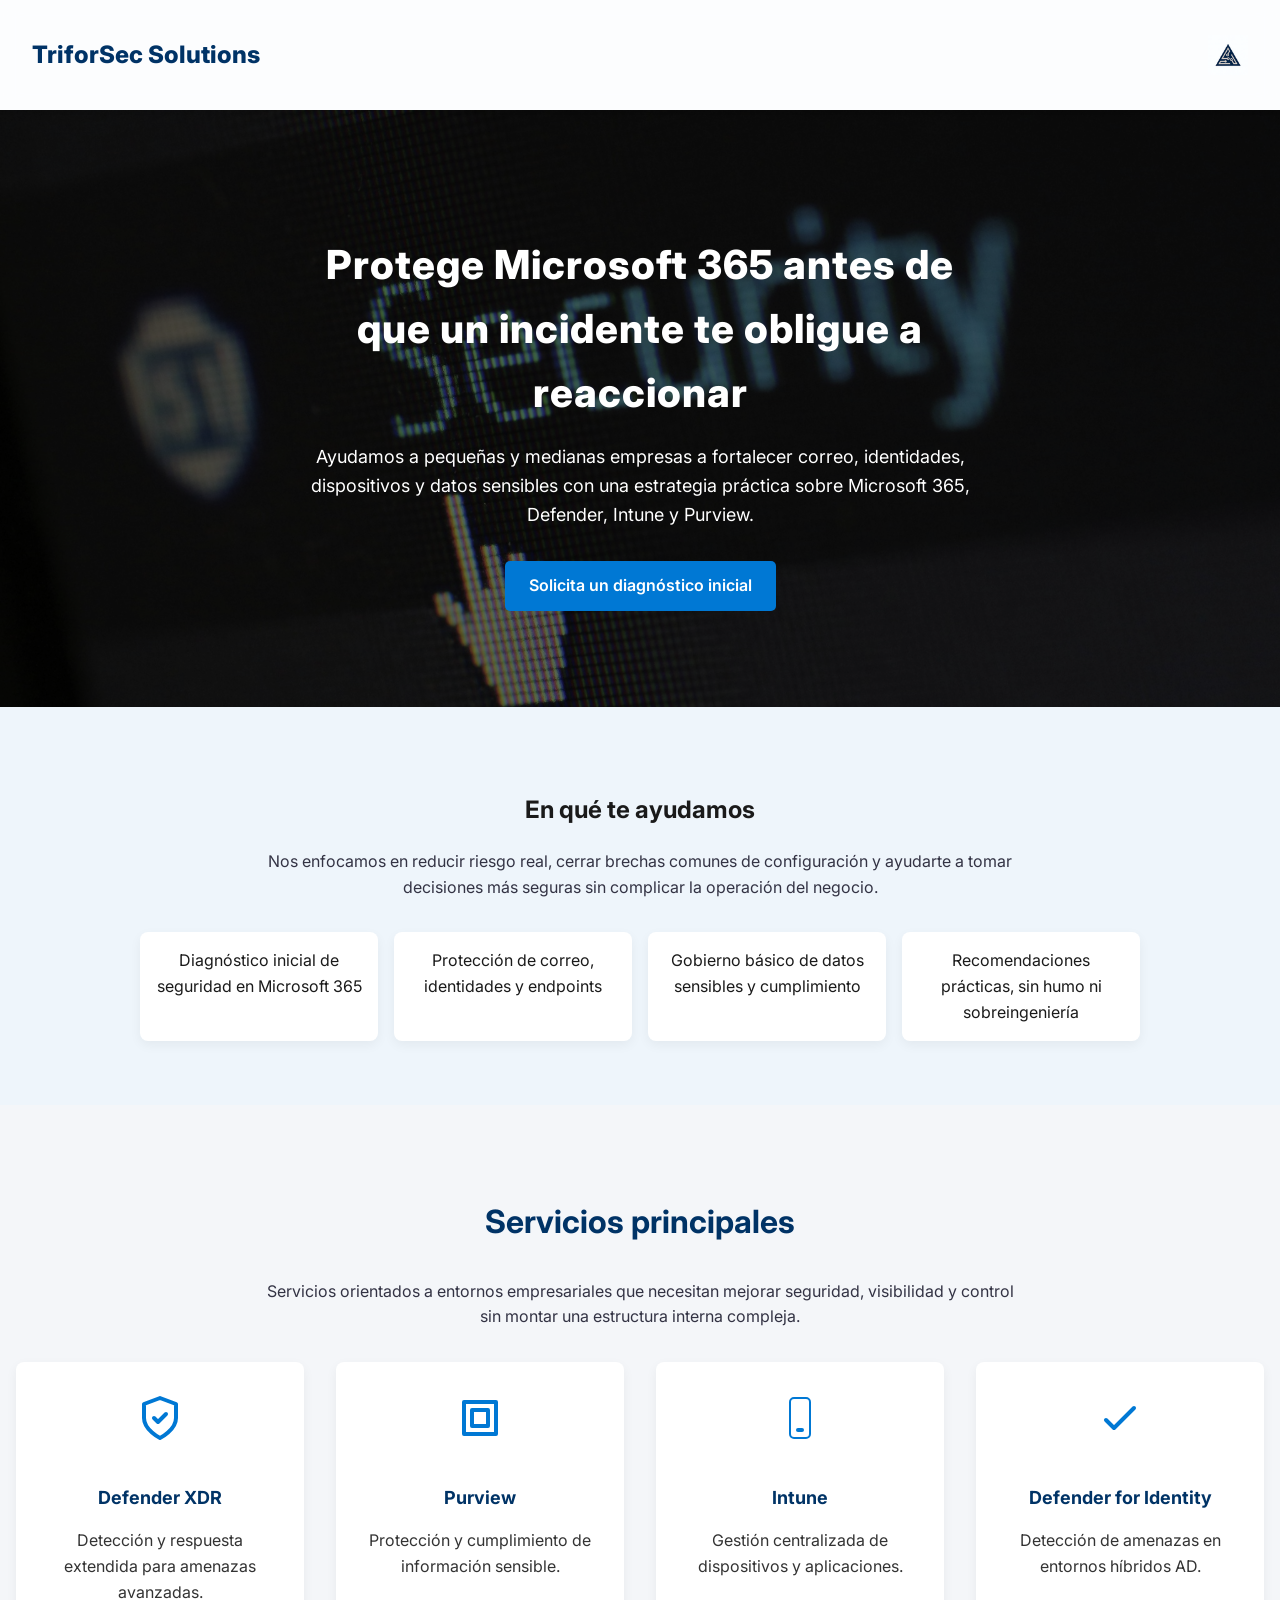
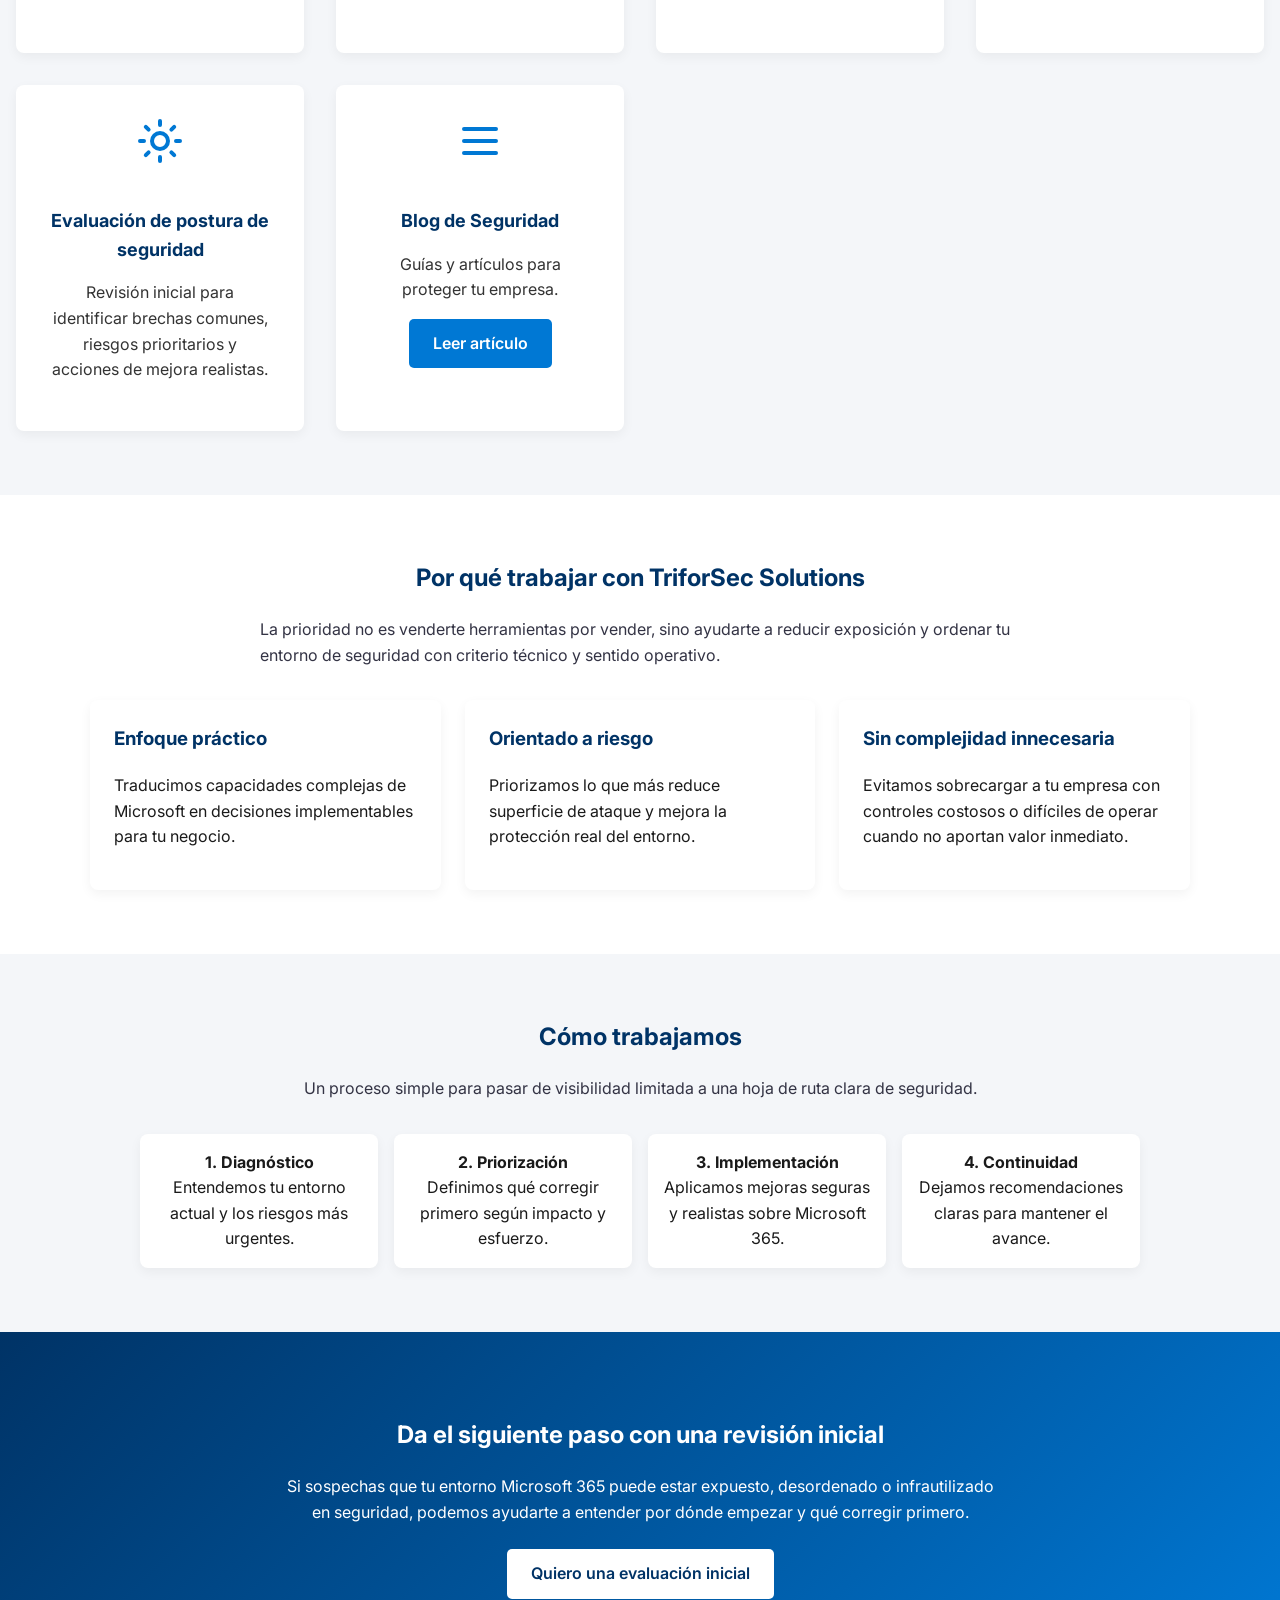
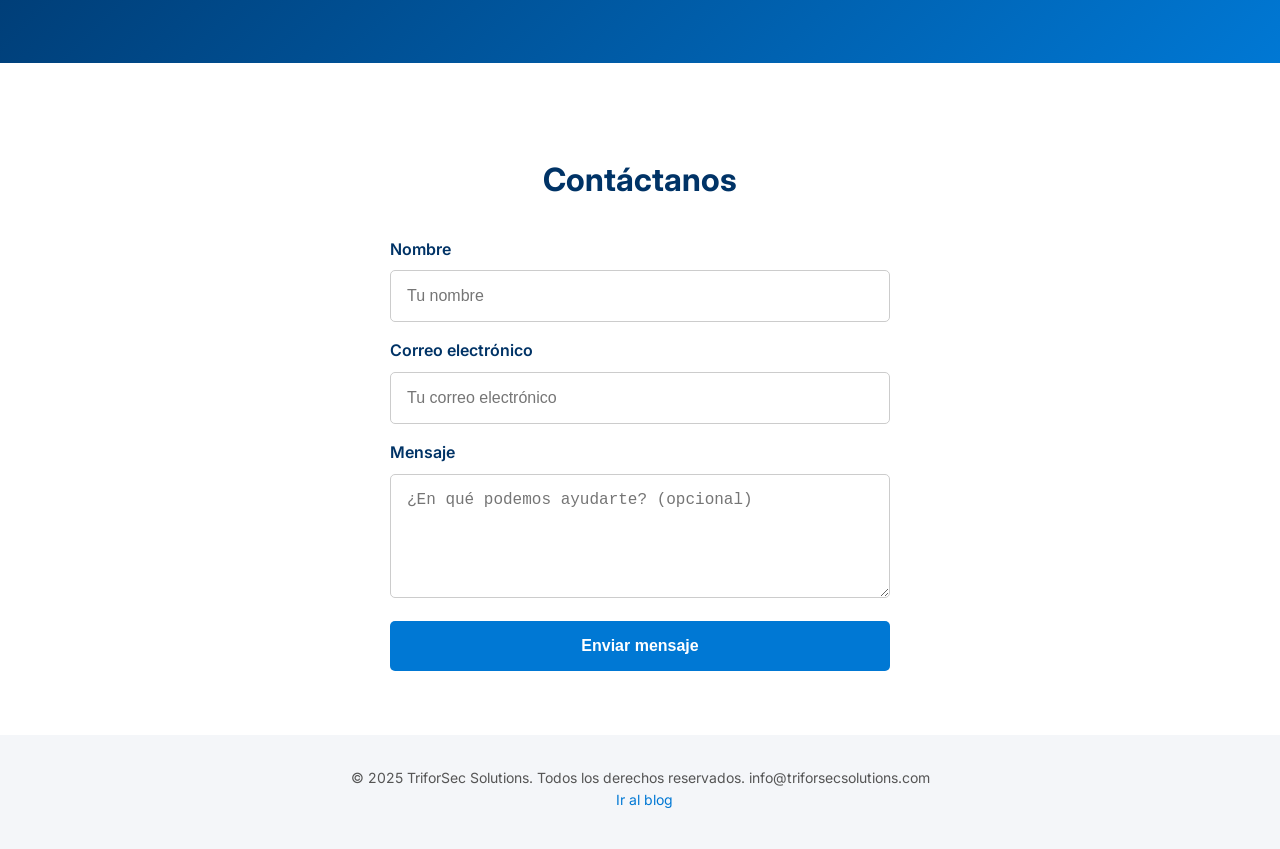
==== index.html @ 034fe274 "Fix skip link visibility on homepage" ====
<!DOCTYPE html>
<html lang="es">
<head>
  <meta charset="UTF-8" />
  <meta name="viewport" content="width=device-width, initial-scale=1.0" />
  <title>Ciberseguridad para PYMES con Microsoft 365 | TriforSec Solutions</title>
  <meta name="description" content="Consultoría especializada en Microsoft 365, Defender XDR, Intune y Purview para pequeñas y medianas empresas. Protege correo, identidades, dispositivos y datos sensibles." />
  <meta name="robots" content="index, follow" />
  <meta name="author" content="TriforSec Solutions" />
  <link rel="canonical" href="https://triforsecsolutions.com/" />
  <meta property="og:title" content="Ciberseguridad para PYMES con Microsoft 365 | TriforSec Solutions" />
  <meta property="og:description" content="Consultoría especializada en Microsoft 365, Defender XDR, Intune y Purview para pequeñas y medianas empresas." />
  <meta property="og:image" content="https://triforsecsolutions.com/website_assets/hero.jpg" />
  <meta property="og:url" content="https://triforsecsolutions.com/" />
  <meta property="og:type" content="website" />
  <meta name="twitter:card" content="summary_large_image" />
  <meta name="twitter:title" content="Ciberseguridad para PYMES con Microsoft 365 | TriforSec Solutions" />
  <meta name="twitter:description" content="Protege correo, identidades, dispositivos y datos sensibles con consultoría especializada en Microsoft 365." />
  <meta name="twitter:image" content="https://triforsecsolutions.com/website_assets/hero.jpg" />
  <link rel="icon" href="/favicon.ico" />
  <link rel="preconnect" href="https://fonts.googleapis.com">
  <link rel="preconnect" href="https://fonts.gstatic.com" crossorigin>
  <link href="https://fonts.googleapis.com/css2?family=Inter:wght@400;600;800&display=swap" rel="stylesheet">
  <script type="application/ld+json">
  {
    "@context": "https://schema.org",
    "@type": "ProfessionalService",
    "name": "TriforSec Solutions",
    "url": "https://triforsecsolutions.com/",
    "email": "info@triforsecsolutions.com",
    "description": "Consultoría especializada en Microsoft 365, Defender XDR, Intune y Purview para pequeñas y medianas empresas.",
    "areaServed": "MX"
  }
  </script>
  <style>
    :root {
      --clr-primary: #0078d4;
      --clr-primary-dark: #005ea6;
      --clr-bg: #f4f6f9;
      --clr-card: #ffffff;
      --clr-text: #1a1a1a;
      --ff-base: 'Inter', sans-serif;
      --fs-base: 1rem;
      --fs-lg: 1.125rem;
      --fs-xl: 1.5rem;
      --spacer: 1rem;
      --transition: 0.3s ease;
    }
    *, *::before, *::after { box-sizing: border-box; }
    body {
      margin: 0;
      font-family: var(--ff-base);
      font-size: var(--fs-base);
      line-height: 1.6;
      color: var(--clr-text);
      background: var(--clr-bg);
      scroll-behavior: smooth;
    }
    .skip-link {
      position: absolute;
      left: 1rem;
      top: 0;
      transform: translateY(-140%);
      background: #000;
      color: #fff;
      padding: 0.75rem 1rem;
      z-index: 2000;
      border-radius: 0 0 6px 6px;
      text-decoration: none;
    }
    .skip-link:focus,
    .skip-link:focus-visible {
      transform: translateY(0);
    }
    nav {
      position: sticky; top: 0; width: 100%;
      padding: var(--spacer) calc(var(--spacer)*2);
      display: flex; justify-content: space-between; align-items: center;
      background: rgba(255,255,255,0.75);
      backdrop-filter: saturate(180%) blur(10px);
      box-shadow: 0 2px 4px rgba(0,0,0,0.05);
      transition: background var(--transition);
      z-index: 1000;
    }
    nav.scrolled { background: rgba(255,255,255,0.95); }
    nav h1 {
      font-size: var(--fs-xl);
      font-weight: 800;
      color: #003366;
    }
    nav img { height: 40px; }

    .hero {
      position: relative;
      text-align: center;
      color: #fff;
      background: url('website_assets/hero.jpg') center/cover no-repeat;
      padding: calc(var(--spacer)*6) var(--spacer);
      overflow: hidden;
    }
    .hero::before {
      content: '';
      position: absolute;
      inset: 0;
      background: rgba(0,0,0,0.6);
    }
    .hero-content {
      position: relative;
      max-width: 700px;
      margin: 0 auto;
      animation: fadeInUp 1s ease both;
    }
    .hero h1 {
      font-size: 2.5rem;
      font-weight: 800;
      margin-bottom: var(--spacer);
      letter-spacing: 1px;
    }
    .hero p {
      font-size: var(--fs-lg);
      margin-bottom: calc(var(--spacer)*2);
    }
    .cta-button {
      display: inline-block;
      background: var(--clr-primary);
      color: #fff;
      padding: 0.75rem 1.5rem;
      border-radius: 5px;
      font-weight: 600;
      text-decoration: none;
      transition: background var(--transition), transform var(--transition);
    }
    .cta-button:hover,
    .cta-button:focus-visible {
      background: var(--clr-primary-dark);
      transform: translateY(-2px);
      outline: none;
    }
    @keyframes fadeInUp {
      from { opacity: 0; transform: translateY(20px); }
      to   { opacity: 1; transform: translateY(0); }
    }

    .services {
      background: var(--clr-bg);
      padding: calc(var(--spacer)*4) var(--spacer);
      text-align: center;
    }
    .section-intro {
      max-width: 760px;
      margin: 0 auto 2rem;
      color: #334;
    }
    .trust-strip,
    .why-us,
    .process,
    .cta-section {
      padding: calc(var(--spacer)*4) var(--spacer);
    }
    .trust-strip {
      background: #eef5fb;
      text-align: center;
    }
    .trust-strip ul,
    .process ol {
      max-width: 1000px;
      margin: 1.5rem auto 0;
      padding: 0;
      list-style: none;
      display: grid;
      gap: 1rem;
      grid-template-columns: repeat(auto-fit, minmax(220px, 1fr));
    }
    .trust-strip li,
    .process li {
      background: #fff;
      padding: 1rem;
      border-radius: 8px;
      box-shadow: 0 4px 12px rgba(0,0,0,0.05);
    }
    .why-us {
      background: var(--clr-card);
    }
    .why-us-grid {
      max-width: 1100px;
      margin: 0 auto;
      display: grid;
      gap: 1.5rem;
      grid-template-columns: repeat(auto-fit, minmax(260px, 1fr));
    }
    .why-us-card {
      background: #fff;
      border-radius: 8px;
      padding: 1.5rem;
      box-shadow: 0 4px 12px rgba(0,0,0,0.05);
    }
    .why-us-card h3 {
      margin-top: 0;
      color: #003366;
    }
    .process {
      background: var(--clr-bg);
      text-align: center;
    }
    .cta-section {
      background: linear-gradient(135deg, #003366, #0078d4);
      color: #fff;
      text-align: center;
    }
    .cta-section p {
      max-width: 720px;
      margin: 1rem auto 1.5rem;
    }
    .services h2 {
      font-size: 2rem;
      color: #003366;
      margin-bottom: calc(var(--spacer)*2);
    }
    .cards {
      display: grid;
      grid-template-columns: repeat(auto-fit, minmax(260px, 1fr));
      gap: calc(var(--spacer)*2);
    }
    .card {
      background: var(--clr-card);
      border-radius: 8px;
      padding: calc(var(--spacer)*2);
      box-shadow: 0 4px 12px rgba(0,0,0,0.05);
      transition: transform var(--transition), box-shadow var(--transition);
    }
    .card:hover {
      transform: translateY(-5px);
      box-shadow: 0 8px 20px rgba(0,0,0,0.1);
    }
    .card svg {
      width: 48px;
      height: 48px;
      margin-bottom: var(--spacer);
      color: var(--clr-primary);
    }
    .card h3 {
      font-size: var(--fs-lg);
      margin-bottom: 0.5rem;
      color: #003366;
    }
    .card p {
      font-size: var(--fs-base);
      color: #333;
      margin-bottom: var(--spacer);
    }
    .card .cta-button {
      font-size: var(--fs-base);
    }

    .contact-section {
      background: var(--clr-card);
      padding: calc(var(--spacer)*4) var(--spacer);
      text-align: center;
    }
    .contact-section h2 {
      font-size: 2rem;
      color: #003366;
      margin-bottom: calc(var(--spacer)*2);
    }
    .contact-section form {
      max-width: 500px;
      margin: 0 auto;
      display: grid;
      gap: var(--spacer);
      text-align: left;
    }
    .form-group label {
      display: block;
      margin-bottom: 0.5rem;
      font-weight: 600;
      color: #003366;
    }
    .contact-section input,
    .contact-section textarea {
      width: 100%;
      padding: var(--spacer);
      border: 1px solid #ccc;
      border-radius: 5px;
      font-size: var(--fs-base);
      transition: border-color var(--transition);
    }
    .contact-section input:focus,
    .contact-section textarea:focus {
      border-color: var(--clr-primary);
      outline: none;
    }
    .contact-section button {
      background: var(--clr-primary);
      color: #fff;
      border: none;
      padding: var(--spacer);
      border-radius: 5px;
      font-size: var(--fs-base);
      font-weight: 600;
      cursor: pointer;
      transition: background var(--transition), transform var(--transition);
    }
    .contact-section button:hover,
    .contact-section button:focus-visible {
      background: var(--clr-primary-dark);
      transform: translateY(-2px);
      outline: none;
    }

    footer {
      text-align: center;
      padding: calc(var(--spacer)*2);
      background: var(--clr-bg);
      color: #555;
      font-size: 0.875rem;
    }
    footer a {
      color: var(--clr-primary);
      text-decoration: none;
      margin-left: 0.5rem;
      transition: color var(--transition);
    }
    footer a:hover {
      text-decoration: underline;
    }

    @media (max-width: 600px) {
      .hero h1 { font-size: 2rem; }
      .services h2, .contact-section h2 { font-size: 1.75rem; }
    }
  </style>
</head>
<body>
  <a class="skip-link" href="#contenido-principal">Saltar al contenido</a>
  <nav id="navbar" aria-label="Principal">
    <h1>TriforSec Solutions</h1>
    <img src="favicon.ico" alt="Logo TriforSec" />
  </nav>

  <header class="hero">
    <div class="hero-content">
      <h1>Protege Microsoft 365 antes de que un incidente te obligue a reaccionar</h1>
      <p>Ayudamos a pequeñas y medianas empresas a fortalecer correo, identidades, dispositivos y datos sensibles con una estrategia práctica sobre Microsoft 365, Defender, Intune y Purview.</p>
      <a href="#formulario" class="cta-button">Solicita un diagnóstico inicial</a>
    </div>
  </header>

  <main id="contenido-principal">
  <section class="trust-strip" aria-labelledby="confianza-operativa">
    <h2 id="confianza-operativa">En qué te ayudamos</h2>
    <div class="section-intro">
      <p>Nos enfocamos en reducir riesgo real, cerrar brechas comunes de configuración y ayudarte a tomar decisiones más seguras sin complicar la operación del negocio.</p>
    </div>
    <ul>
      <li>Diagnóstico inicial de seguridad en Microsoft 365</li>
      <li>Protección de correo, identidades y endpoints</li>
      <li>Gobierno básico de datos sensibles y cumplimiento</li>
      <li>Recomendaciones prácticas, sin humo ni sobreingeniería</li>
    </ul>
  </section>

  <section class="services" aria-labelledby="servicios-principales">
    <h2 id="servicios-principales">Servicios principales</h2>
    <div class="section-intro">
      <p>Servicios orientados a entornos empresariales que necesitan mejorar seguridad, visibilidad y control sin montar una estructura interna compleja.</p>
    </div>
    <div class="cards">
      <div class="card">
        <svg xmlns="http://www.w3.org/2000/svg" fill="none" viewBox="0 0 24 24" stroke="currentColor"><path stroke-linecap="round" stroke-linejoin="round" stroke-width="2" d="M12 22s8-4 8-10V5l-8-3-8 3v7c0 6 8 10 8 10z"/><path stroke-linecap="round" stroke-linejoin="round" stroke-width="2" d="M9 12l2 2 4-4"/></svg>
        <h3>Defender XDR</h3>
        <p>Detección y respuesta extendida para amenazas avanzadas.</p>
      </div>

      <div class="card">
        <svg xmlns="http://www.w3.org/2000/svg" fill="none" viewBox="0 0 24 24" stroke="currentColor"><path stroke-linecap="round" stroke-linejoin="round" stroke-width="2" d="M4 4h16v16H4V4z"/><path stroke-linecap="round" stroke-linejoin="round" stroke-width="2" d="M8 8h8v8H8V8z"/></svg>
        <h3>Purview</h3>
        <p>Protección y cumplimiento de información sensible.</p>
      </div>

      <div class="card">
        <svg xmlns="http://www.w3.org/2000/svg" fill="none" viewBox="0 0 24 24" stroke="currentColor"><rect x="7" y="2" width="10" height="20" rx="2" ry="2"/><path stroke-linecap="round" stroke-linejoin="round" stroke-width="2" d="M11 18h2"/></svg>
        <h3>Intune</h3>
        <p>Gestión centralizada de dispositivos y aplicaciones.</p>
      </div>

      <div class="card">
        <svg xmlns="http://www.w3.org/2000/svg" fill="none" viewBox="0 0 24 24" stroke="currentColor"><path stroke-linecap="round" stroke-linejoin="round" stroke-width="2" d="M5 13l4 4L19 7"/></svg>
        <h3>Defender for Identity</h3>
        <p>Detección de amenazas en entornos híbridos AD.</p>
      </div>

      <div class="card">
        <svg xmlns="http://www.w3.org/2000/svg" fill="none" viewBox="0 0 24 24" stroke="currentColor"><path stroke-linecap="round" stroke-linejoin="round" stroke-width="2" d="M12 8c-2.2 0-4 1.8-4 4s1.8 4 4 4 4-1.8 4-4-1.8-4-4-4z"/><path stroke-linecap="round" stroke-linejoin="round" stroke-width="2" d="M2 12h2m16 0h2M12 2v2m0 16v2M4.9 4.9l1.4 1.4m11.4 11.4 1.4 1.4m0-14.2-1.4 1.4M6.3 17.7l-1.4 1.4"/></svg>
        <h3>Evaluación de postura de seguridad</h3>
        <p>Revisión inicial para identificar brechas comunes, riesgos prioritarios y acciones de mejora realistas.</p>
      </div>

      <div class="card">
        <svg xmlns="http://www.w3.org/2000/svg" fill="none" viewBox="0 0 24 24" stroke="currentColor"><path stroke-linecap="round" stroke-linejoin="round" stroke-width="2" d="M4 6h16M4 12h16M4 18h16"/></svg>
        <h3>Blog de Seguridad</h3>
        <p>Guías y artículos para proteger tu empresa.</p>
        <a href="/blog/" class="cta-button">Leer artículo</a>
      </div>
    </div>
  </section>

  <section class="why-us" aria-labelledby="por-que-triforsec">
    <h2 id="por-que-triforsec" style="text-align:center; color:#003366; margin-top:0;">Por qué trabajar con TriforSec Solutions</h2>
    <div class="section-intro">
      <p>La prioridad no es venderte herramientas por vender, sino ayudarte a reducir exposición y ordenar tu entorno de seguridad con criterio técnico y sentido operativo.</p>
    </div>
    <div class="why-us-grid">
      <div class="why-us-card">
        <h3>Enfoque práctico</h3>
        <p>Traducimos capacidades complejas de Microsoft en decisiones implementables para tu negocio.</p>
      </div>
      <div class="why-us-card">
        <h3>Orientado a riesgo</h3>
        <p>Priorizamos lo que más reduce superficie de ataque y mejora la protección real del entorno.</p>
      </div>
      <div class="why-us-card">
        <h3>Sin complejidad innecesaria</h3>
        <p>Evitamos sobrecargar a tu empresa con controles costosos o difíciles de operar cuando no aportan valor inmediato.</p>
      </div>
    </div>
  </section>

  <section class="process" aria-labelledby="como-trabajamos">
    <h2 id="como-trabajamos" style="color:#003366; margin-top:0;">Cómo trabajamos</h2>
    <div class="section-intro">
      <p>Un proceso simple para pasar de visibilidad limitada a una hoja de ruta clara de seguridad.</p>
    </div>
    <ol>
      <li><strong>1. Diagnóstico</strong><br>Entendemos tu entorno actual y los riesgos más urgentes.</li>
      <li><strong>2. Priorización</strong><br>Definimos qué corregir primero según impacto y esfuerzo.</li>
      <li><strong>3. Implementación</strong><br>Aplicamos mejoras seguras y realistas sobre Microsoft 365.</li>
      <li><strong>4. Continuidad</strong><br>Dejamos recomendaciones claras para mantener el avance.</li>
    </ol>
  </section>

  <section class="cta-section" aria-labelledby="cta-principal-final">
    <h2 id="cta-principal-final">Da el siguiente paso con una revisión inicial</h2>
    <p>Si sospechas que tu entorno Microsoft 365 puede estar expuesto, desordenado o infrautilizado en seguridad, podemos ayudarte a entender por dónde empezar y qué corregir primero.</p>
    <a href="#formulario" class="cta-button" style="background:#fff; color:#003366;">Quiero una evaluación inicial</a>
  </section>

  <section class="contact-section" id="formulario" aria-labelledby="titulo-contacto">
    <h2 id="titulo-contacto">Contáctanos</h2>
    <form action="https://formspree.io/f/mrbkagdn" method="POST">
      <div class="form-group">
        <label for="nombre">Nombre</label>
        <input id="nombre" type="text" name="nombre" placeholder="Tu nombre" autocomplete="name" required>
      </div>
      <div class="form-group">
        <label for="email">Correo electrónico</label>
        <input id="email" type="email" name="email" placeholder="Tu correo electrónico" autocomplete="email" required>
      </div>
      <div class="form-group">
        <label for="mensaje">Mensaje</label>
        <textarea id="mensaje" name="mensaje" rows="5" placeholder="¿En qué podemos ayudarte? (opcional)"></textarea>
      </div>
      <button type="submit">Enviar mensaje</button>
    </form>
  </section>
  </main>

  <footer>
    © 2025 TriforSec Solutions. Todos los derechos reservados. info@triforsecsolutions.com
    <br />
    <a href="/blog/">Ir al blog</a>
  </footer>

  <script>
    const nav = document.getElementById('navbar');
    window.addEventListener('scroll', () => {
      nav.classList.toggle('scrolled', window.scrollY > 50);
    });
  </script>
</body>
</html>
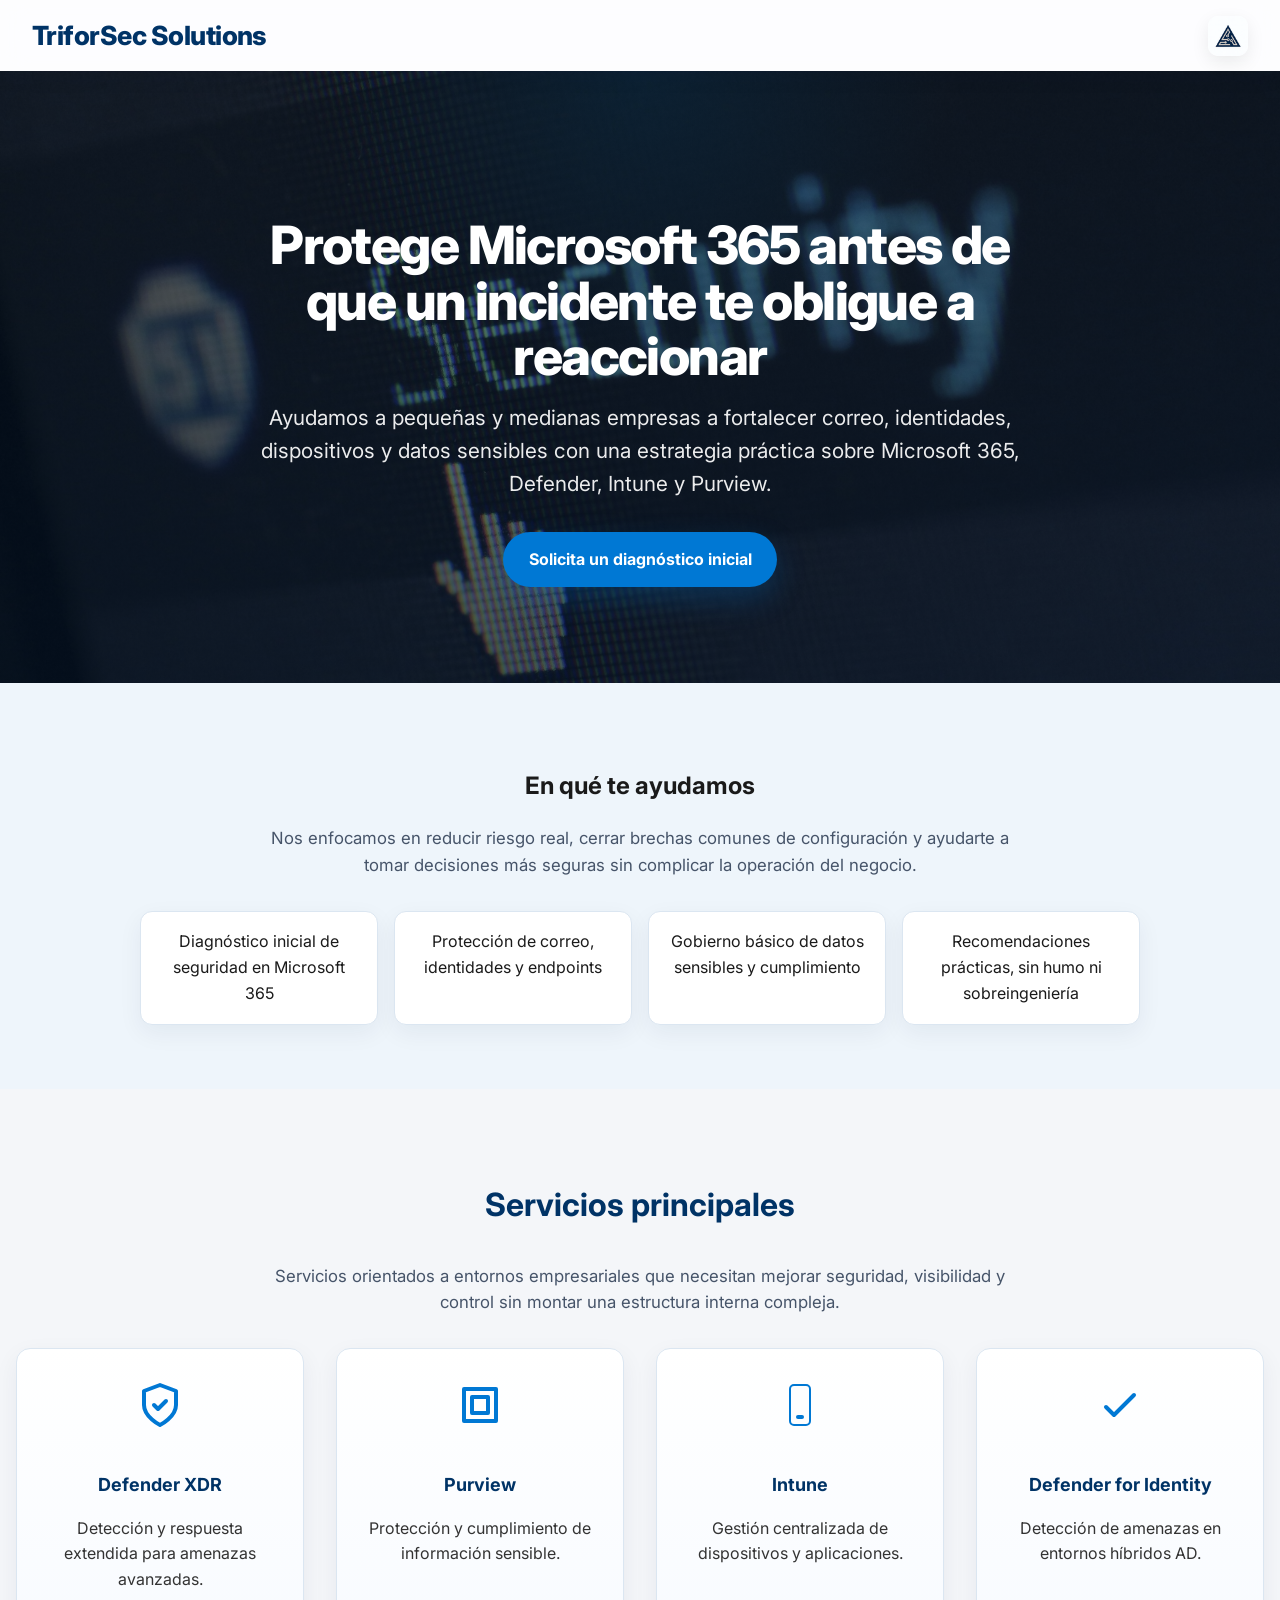
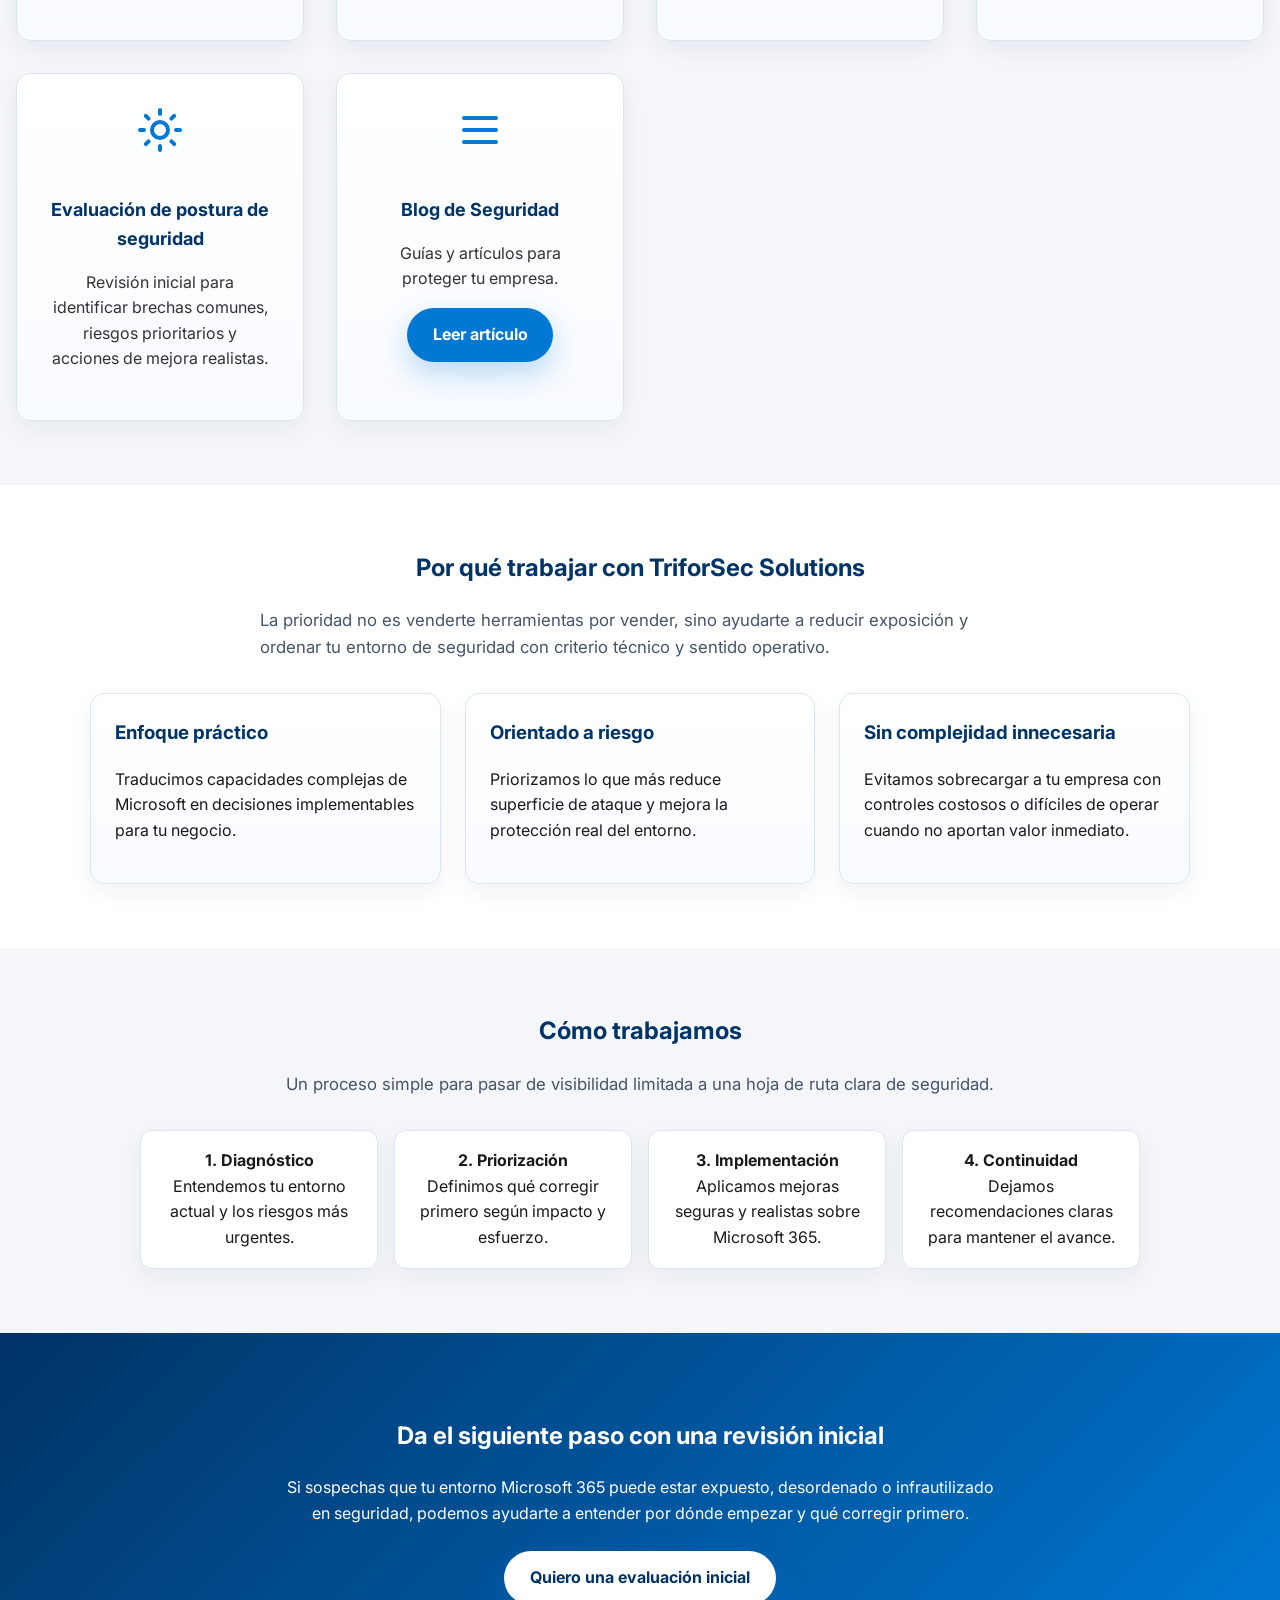
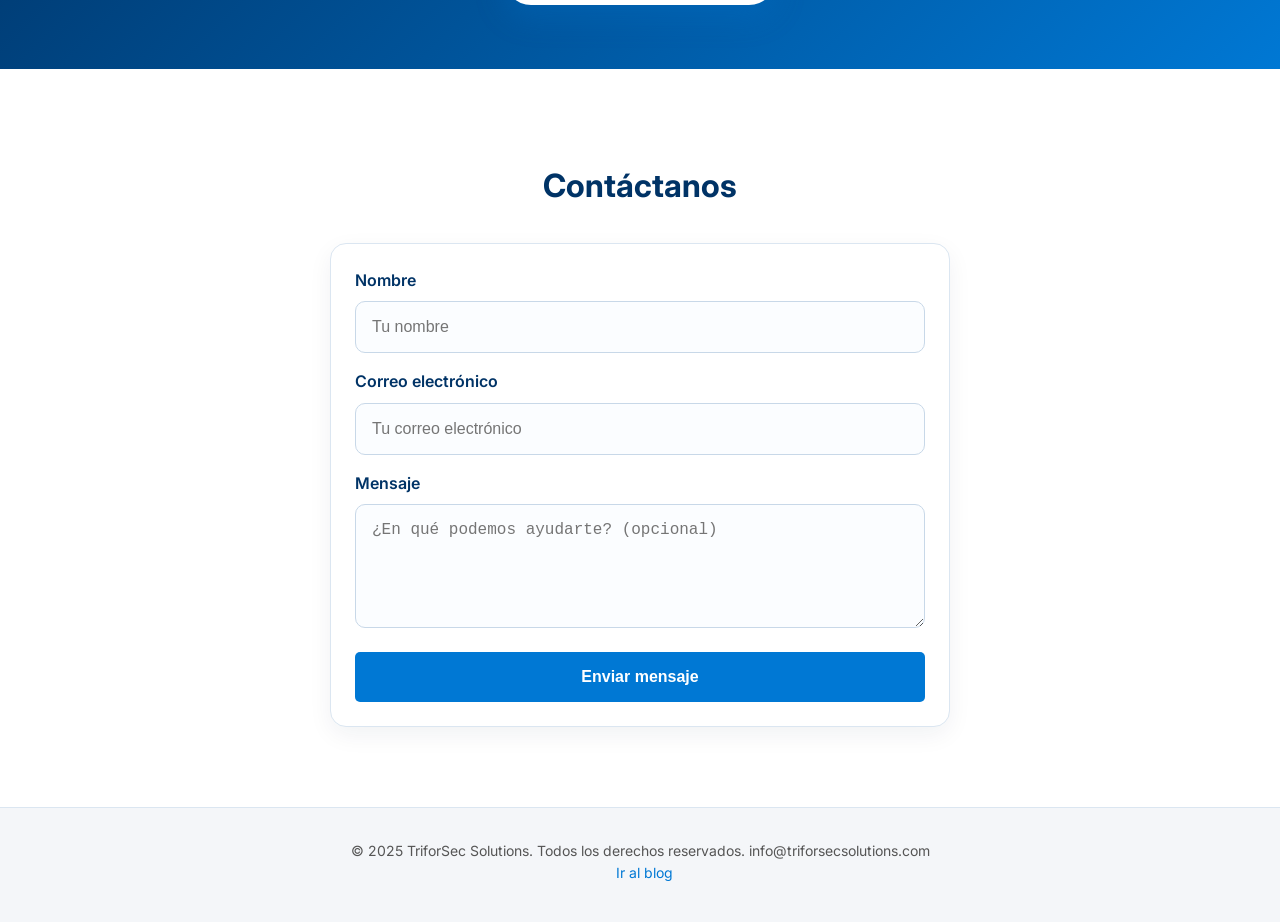
==== commit 5d449e7a: "Phase 1.2 visual refinement for homepage" ====
--- a/index.html
+++ b/index.html
@@ -36,13 +36,19 @@
     :root {
       --clr-primary: #0078d4;
       --clr-primary-dark: #005ea6;
+      --clr-accent: #00a3ff;
       --clr-bg: #f4f6f9;
       --clr-card: #ffffff;
+      --clr-card-soft: #f8fbff;
       --clr-text: #1a1a1a;
+      --clr-text-soft: #465469;
+      --clr-border: #dbe6f1;
       --ff-base: 'Inter', sans-serif;
       --fs-base: 1rem;
       --fs-lg: 1.125rem;
       --fs-xl: 1.5rem;
+      --shadow-sm: 0 8px 24px rgba(5, 31, 61, 0.06);
+      --shadow-md: 0 16px 40px rgba(5, 31, 61, 0.1);
       --spacer: 1rem;
       --transition: 0.3s ease;
     }
@@ -74,61 +80,74 @@
     }
     nav {
       position: sticky; top: 0; width: 100%;
-      padding: var(--spacer) calc(var(--spacer)*2);
+      padding: 0.9rem calc(var(--spacer)*2);
       display: flex; justify-content: space-between; align-items: center;
-      background: rgba(255,255,255,0.75);
-      backdrop-filter: saturate(180%) blur(10px);
-      box-shadow: 0 2px 4px rgba(0,0,0,0.05);
-      transition: background var(--transition);
+      background: rgba(255,255,255,0.78);
+      backdrop-filter: saturate(180%) blur(14px);
+      box-shadow: 0 6px 20px rgba(5, 31, 61, 0.06);
+      transition: background var(--transition), box-shadow var(--transition);
       z-index: 1000;
     }
     nav.scrolled { background: rgba(255,255,255,0.95); }
     nav h1 {
-      font-size: var(--fs-xl);
+      font-size: clamp(1.2rem, 1rem + 1vw, 1.65rem);
       font-weight: 800;
       color: #003366;
-    }
-    nav img { height: 40px; }
+      margin: 0;
+      letter-spacing: -0.02em;
+    }
+    nav img {
+      height: 40px;
+      width: 40px;
+      border-radius: 10px;
+      box-shadow: 0 6px 18px rgba(0,0,0,0.08);
+    }
 
     .hero {
       position: relative;
       text-align: center;
       color: #fff;
-      background: url('website_assets/hero.jpg') center/cover no-repeat;
-      padding: calc(var(--spacer)*6) var(--spacer);
+      background:
+        radial-gradient(circle at top, rgba(0,163,255,0.18), transparent 35%),
+        url('website_assets/hero.jpg') center/cover no-repeat;
+      padding: calc(var(--spacer)*7) var(--spacer) calc(var(--spacer)*6);
       overflow: hidden;
     }
     .hero::before {
       content: '';
       position: absolute;
       inset: 0;
-      background: rgba(0,0,0,0.6);
+      background: linear-gradient(180deg, rgba(4, 18, 37, 0.55), rgba(4, 18, 37, 0.72));
     }
     .hero-content {
       position: relative;
-      max-width: 700px;
+      max-width: 820px;
       margin: 0 auto;
       animation: fadeInUp 1s ease both;
     }
     .hero h1 {
-      font-size: 2.5rem;
+      font-size: clamp(2.2rem, 1.7rem + 2vw, 3.6rem);
       font-weight: 800;
-      margin-bottom: var(--spacer);
-      letter-spacing: 1px;
+      margin-bottom: 1rem;
+      line-height: 1.05;
+      letter-spacing: -0.03em;
     }
     .hero p {
-      font-size: var(--fs-lg);
-      margin-bottom: calc(var(--spacer)*2);
+      font-size: clamp(1.05rem, 1rem + 0.5vw, 1.3rem);
+      margin: 0 auto calc(var(--spacer)*2);
+      max-width: 760px;
+      color: rgba(255,255,255,0.92);
     }
     .cta-button {
       display: inline-block;
       background: var(--clr-primary);
       color: #fff;
-      padding: 0.75rem 1.5rem;
-      border-radius: 5px;
-      font-weight: 600;
+      padding: 0.9rem 1.6rem;
+      border-radius: 999px;
+      font-weight: 700;
       text-decoration: none;
-      transition: background var(--transition), transform var(--transition);
+      box-shadow: 0 12px 30px rgba(0, 120, 212, 0.25);
+      transition: background var(--transition), transform var(--transition), box-shadow var(--transition);
     }
     .cta-button:hover,
     .cta-button:focus-visible {
@@ -149,7 +168,8 @@
     .section-intro {
       max-width: 760px;
       margin: 0 auto 2rem;
-      color: #334;
+      color: var(--clr-text-soft);
+      font-size: 1.05rem;
     }
     .trust-strip,
     .why-us,
@@ -174,9 +194,10 @@
     .trust-strip li,
     .process li {
       background: #fff;
-      padding: 1rem;
-      border-radius: 8px;
-      box-shadow: 0 4px 12px rgba(0,0,0,0.05);
+      padding: 1.1rem;
+      border: 1px solid var(--clr-border);
+      border-radius: 12px;
+      box-shadow: var(--shadow-sm);
     }
     .why-us {
       background: var(--clr-card);
@@ -189,10 +210,11 @@
       grid-template-columns: repeat(auto-fit, minmax(260px, 1fr));
     }
     .why-us-card {
-      background: #fff;
-      border-radius: 8px;
+      background: linear-gradient(180deg, #ffffff, var(--clr-card-soft));
+      border: 1px solid var(--clr-border);
+      border-radius: 14px;
       padding: 1.5rem;
-      box-shadow: 0 4px 12px rgba(0,0,0,0.05);
+      box-shadow: var(--shadow-sm);
     }
     .why-us-card h3 {
       margin-top: 0;
@@ -222,15 +244,17 @@
       gap: calc(var(--spacer)*2);
     }
     .card {
-      background: var(--clr-card);
-      border-radius: 8px;
+      background: linear-gradient(180deg, #ffffff, var(--clr-card-soft));
+      border: 1px solid var(--clr-border);
+      border-radius: 14px;
       padding: calc(var(--spacer)*2);
-      box-shadow: 0 4px 12px rgba(0,0,0,0.05);
-      transition: transform var(--transition), box-shadow var(--transition);
+      box-shadow: var(--shadow-sm);
+      transition: transform var(--transition), box-shadow var(--transition), border-color var(--transition);
     }
     .card:hover {
       transform: translateY(-5px);
-      box-shadow: 0 8px 20px rgba(0,0,0,0.1);
+      border-color: #b9d7f1;
+      box-shadow: var(--shadow-md);
     }
     .card svg {
       width: 48px;
@@ -254,7 +278,7 @@
 
     .contact-section {
       background: var(--clr-card);
-      padding: calc(var(--spacer)*4) var(--spacer);
+      padding: calc(var(--spacer)*4) var(--spacer) calc(var(--spacer)*5);
       text-align: center;
     }
     .contact-section h2 {
@@ -263,11 +287,16 @@
       margin-bottom: calc(var(--spacer)*2);
     }
     .contact-section form {
-      max-width: 500px;
+      max-width: 620px;
       margin: 0 auto;
       display: grid;
       gap: var(--spacer);
       text-align: left;
+      background: #fff;
+      padding: 1.5rem;
+      border-radius: 16px;
+      border: 1px solid var(--clr-border);
+      box-shadow: var(--shadow-sm);
     }
     .form-group label {
       display: block;
@@ -279,14 +308,17 @@
     .contact-section textarea {
       width: 100%;
       padding: var(--spacer);
-      border: 1px solid #ccc;
-      border-radius: 5px;
+      border: 1px solid #c8d8e8;
+      border-radius: 10px;
       font-size: var(--fs-base);
-      transition: border-color var(--transition);
+      background: #fbfdff;
+      transition: border-color var(--transition), box-shadow var(--transition), background var(--transition);
     }
     .contact-section input:focus,
     .contact-section textarea:focus {
       border-color: var(--clr-primary);
+      box-shadow: 0 0 0 4px rgba(0, 120, 212, 0.14);
+      background: #fff;
       outline: none;
     }
     .contact-section button {
@@ -313,6 +345,7 @@
       background: var(--clr-bg);
       color: #555;
       font-size: 0.875rem;
+      border-top: 1px solid var(--clr-border);
     }
     footer a {
       color: var(--clr-primary);
@@ -325,8 +358,26 @@
     }
 
     @media (max-width: 600px) {
+      nav {
+        padding: 0.85rem 1rem;
+      }
+      nav h1 {
+        max-width: calc(100% - 56px);
+      }
       .hero h1 { font-size: 2rem; }
       .services h2, .contact-section h2 { font-size: 1.75rem; }
+      .trust-strip,
+      .why-us,
+      .process,
+      .cta-section,
+      .services,
+      .contact-section {
+        padding-left: 1rem;
+        padding-right: 1rem;
+      }
+      .contact-section form {
+        padding: 1rem;
+      }
     }
   </style>
 </head>
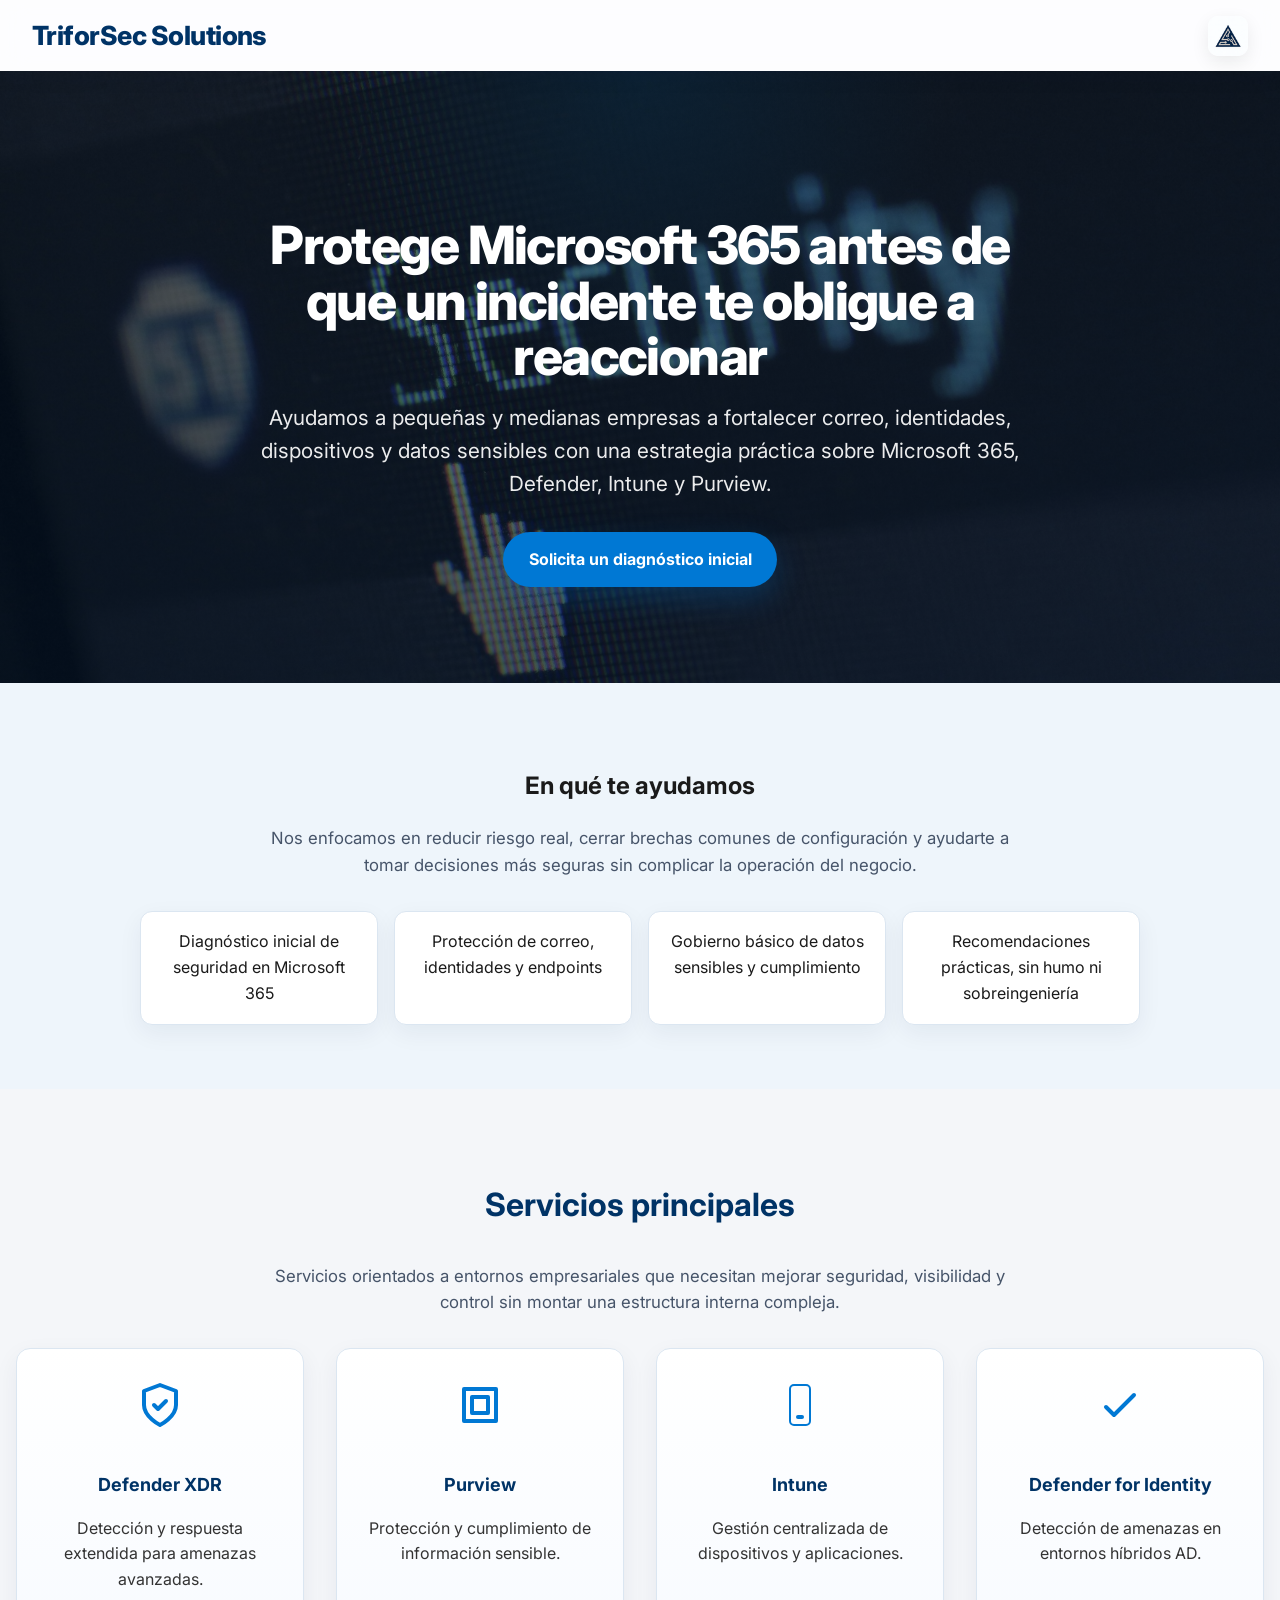
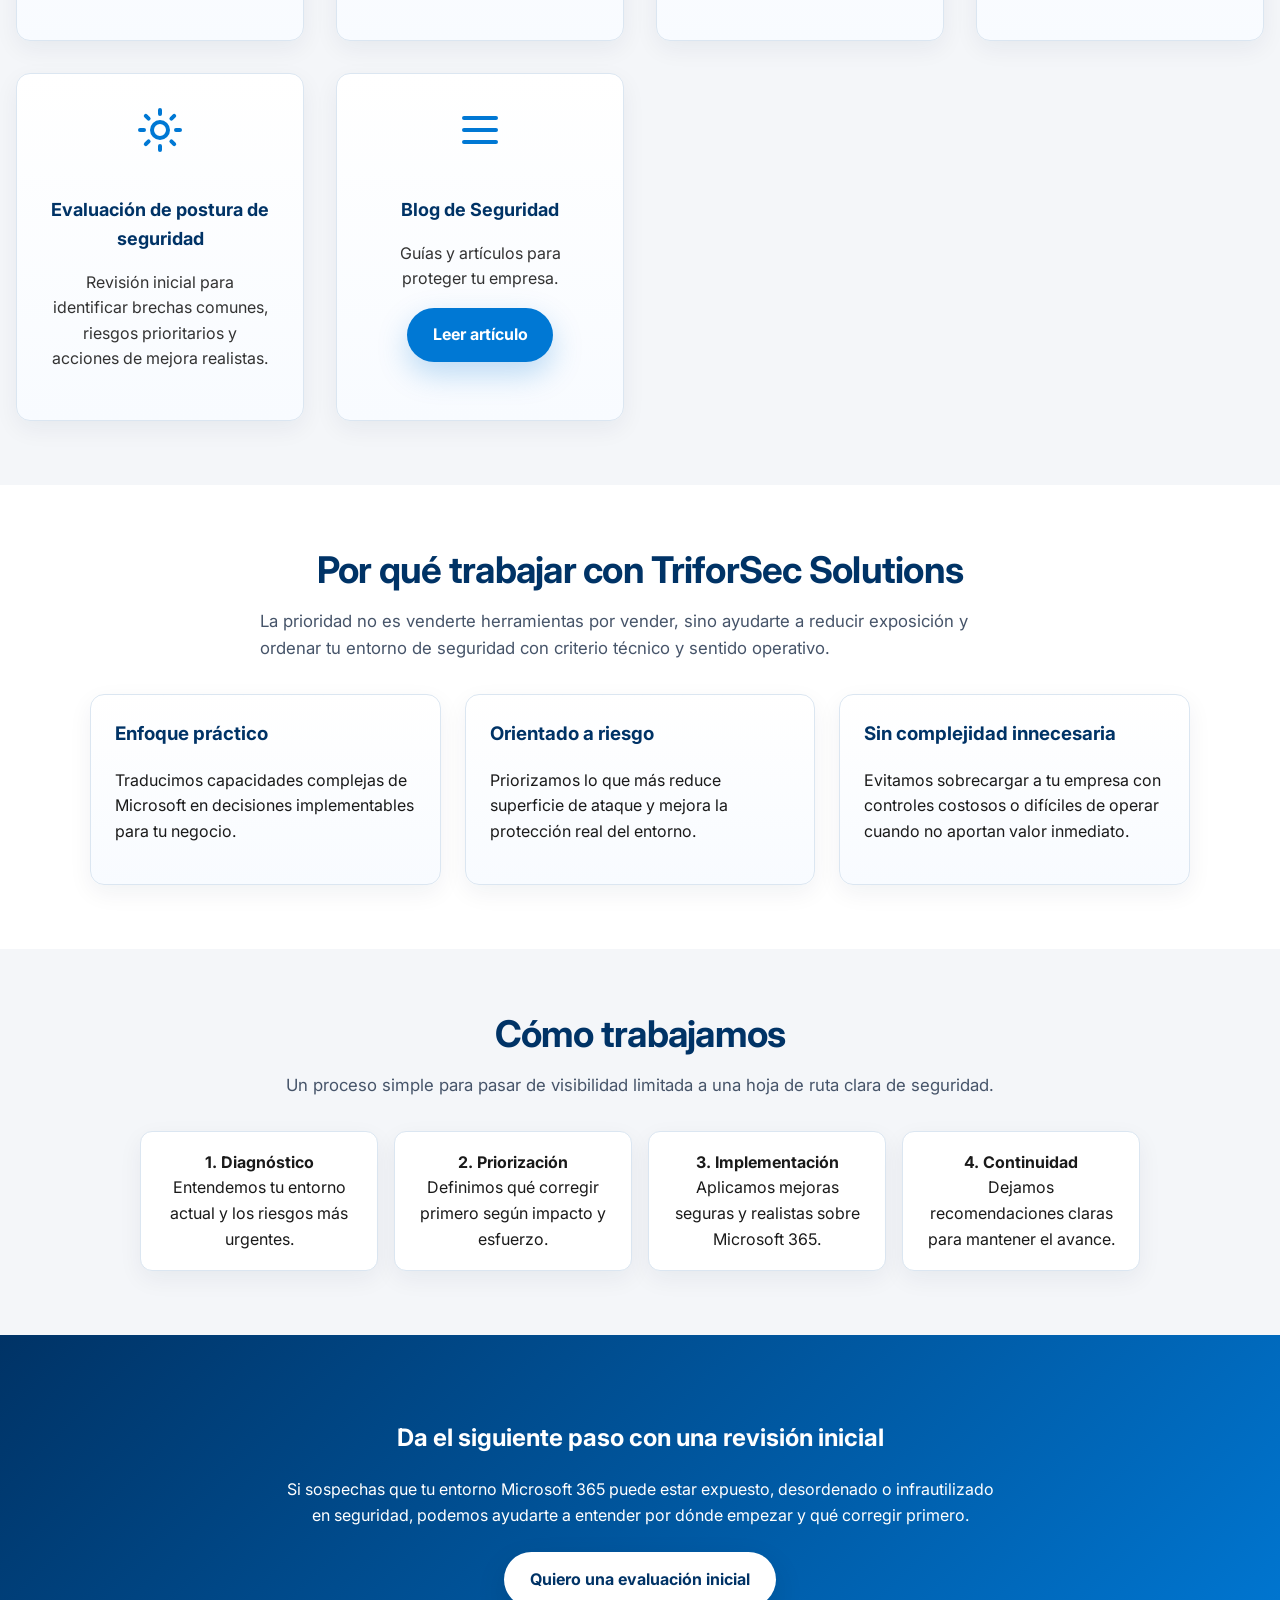
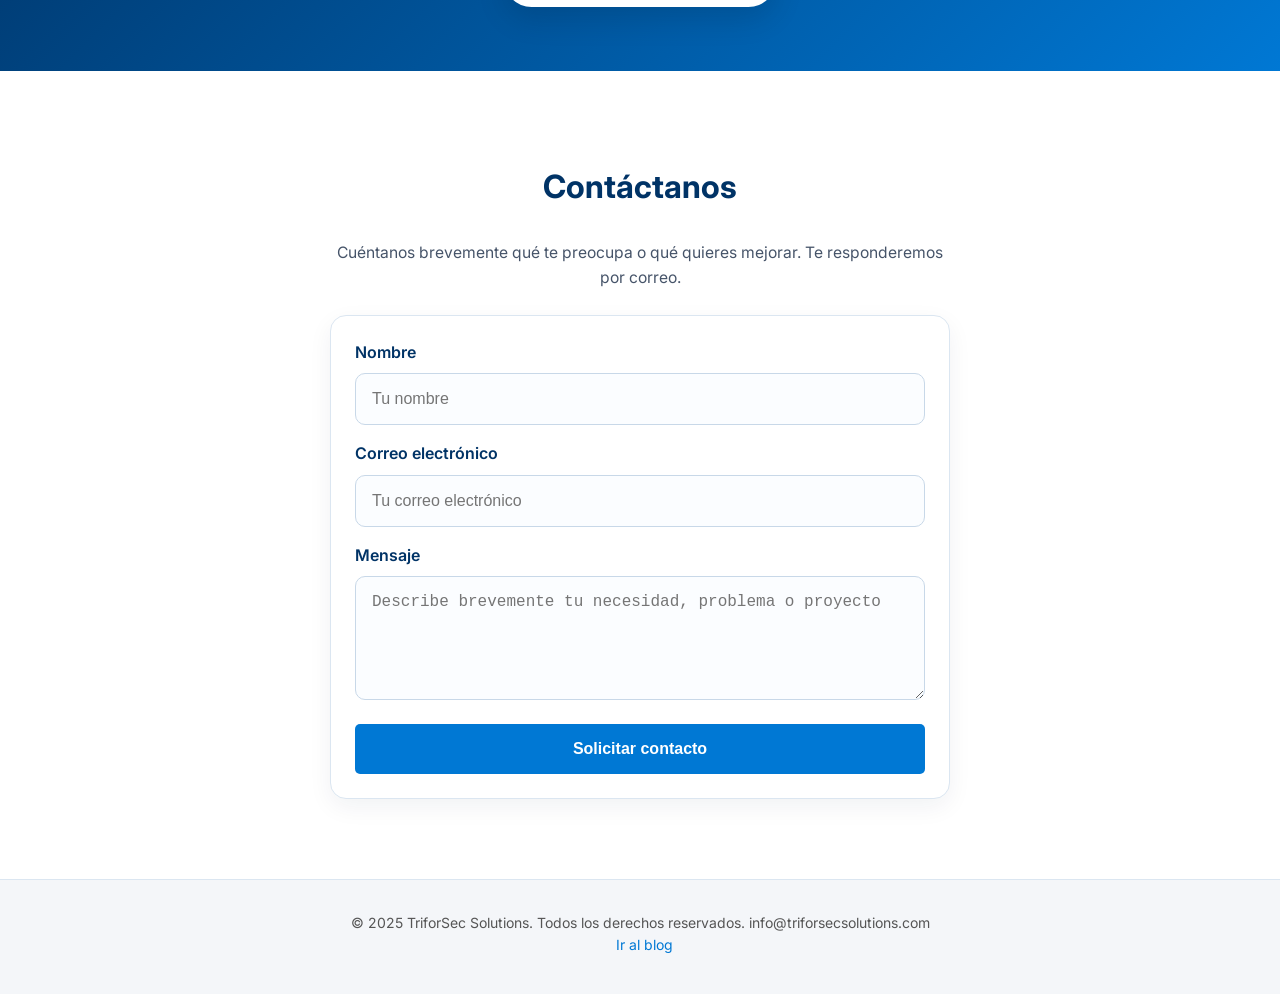
==== commit f605e1d6: "Complete Phase 1: UX, SEO, blog polish, cleanup and shared styles" ====
--- a/index.html
+++ b/index.html
@@ -155,6 +155,16 @@
       transform: translateY(-2px);
       outline: none;
     }
+    .cta-button-secondary {
+      background: #fff;
+      color: #003366;
+      box-shadow: 0 12px 30px rgba(0, 0, 0, 0.12);
+    }
+    .cta-button-secondary:hover,
+    .cta-button-secondary:focus-visible {
+      background: #eef5fb;
+      color: #003366;
+    }
     @keyframes fadeInUp {
       from { opacity: 0; transform: translateY(20px); }
       to   { opacity: 1; transform: translateY(0); }
@@ -201,6 +211,15 @@
     }
     .why-us {
       background: var(--clr-card);
+    }
+    .section-title {
+      text-align: center;
+      color: #003366;
+      margin-top: 0;
+      margin-bottom: 0.75rem;
+      font-size: clamp(1.8rem, 1.5rem + 1vw, 2.3rem);
+      line-height: 1.15;
+      letter-spacing: -0.02em;
     }
     .why-us-grid {
       max-width: 1100px;
@@ -297,6 +316,12 @@
       border-radius: 16px;
       border: 1px solid var(--clr-border);
       box-shadow: var(--shadow-sm);
+    }
+    .form-helper {
+      margin: -0.25rem auto 1.5rem;
+      max-width: 620px;
+      color: var(--clr-text-soft);
+      font-size: 0.98rem;
     }
     .form-group label {
       display: block;
@@ -378,6 +403,9 @@
       .contact-section form {
         padding: 1rem;
       }
+      .form-helper {
+        margin-bottom: 1rem;
+      }
     }
   </style>
 </head>
@@ -456,7 +484,7 @@
   </section>
 
   <section class="why-us" aria-labelledby="por-que-triforsec">
-    <h2 id="por-que-triforsec" style="text-align:center; color:#003366; margin-top:0;">Por qué trabajar con TriforSec Solutions</h2>
+    <h2 id="por-que-triforsec" class="section-title">Por qué trabajar con TriforSec Solutions</h2>
     <div class="section-intro">
       <p>La prioridad no es venderte herramientas por vender, sino ayudarte a reducir exposición y ordenar tu entorno de seguridad con criterio técnico y sentido operativo.</p>
     </div>
@@ -477,7 +505,7 @@
   </section>
 
   <section class="process" aria-labelledby="como-trabajamos">
-    <h2 id="como-trabajamos" style="color:#003366; margin-top:0;">Cómo trabajamos</h2>
+    <h2 id="como-trabajamos" class="section-title">Cómo trabajamos</h2>
     <div class="section-intro">
       <p>Un proceso simple para pasar de visibilidad limitada a una hoja de ruta clara de seguridad.</p>
     </div>
@@ -492,11 +520,12 @@
   <section class="cta-section" aria-labelledby="cta-principal-final">
     <h2 id="cta-principal-final">Da el siguiente paso con una revisión inicial</h2>
     <p>Si sospechas que tu entorno Microsoft 365 puede estar expuesto, desordenado o infrautilizado en seguridad, podemos ayudarte a entender por dónde empezar y qué corregir primero.</p>
-    <a href="#formulario" class="cta-button" style="background:#fff; color:#003366;">Quiero una evaluación inicial</a>
+    <a href="#formulario" class="cta-button cta-button-secondary">Quiero una evaluación inicial</a>
   </section>
 
   <section class="contact-section" id="formulario" aria-labelledby="titulo-contacto">
     <h2 id="titulo-contacto">Contáctanos</h2>
+    <p class="form-helper">Cuéntanos brevemente qué te preocupa o qué quieres mejorar. Te responderemos por correo.</p>
     <form action="https://formspree.io/f/mrbkagdn" method="POST">
       <div class="form-group">
         <label for="nombre">Nombre</label>
@@ -508,9 +537,9 @@
       </div>
       <div class="form-group">
         <label for="mensaje">Mensaje</label>
-        <textarea id="mensaje" name="mensaje" rows="5" placeholder="¿En qué podemos ayudarte? (opcional)"></textarea>
-      </div>
-      <button type="submit">Enviar mensaje</button>
+        <textarea id="mensaje" name="mensaje" rows="5" placeholder="Describe brevemente tu necesidad, problema o proyecto"></textarea>
+      </div>
+      <button type="submit">Solicitar contacto</button>
     </form>
   </section>
   </main>
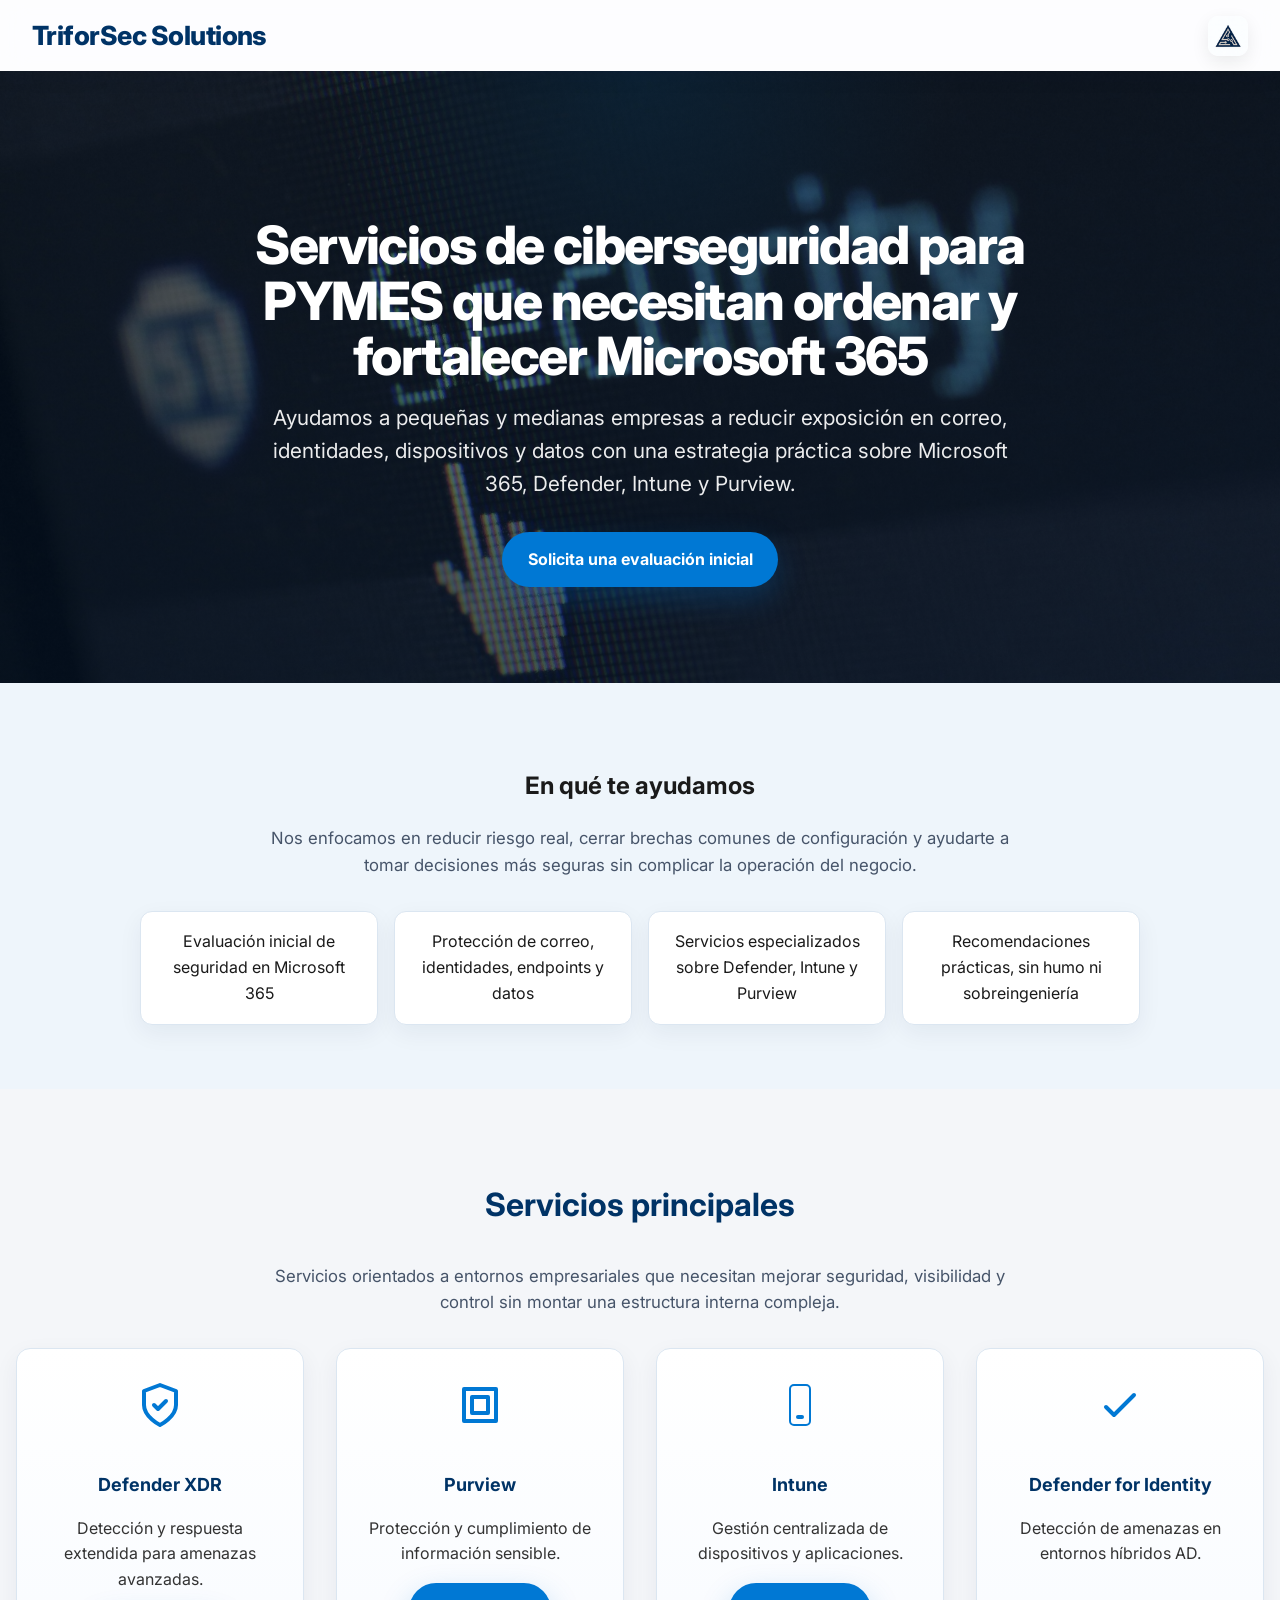
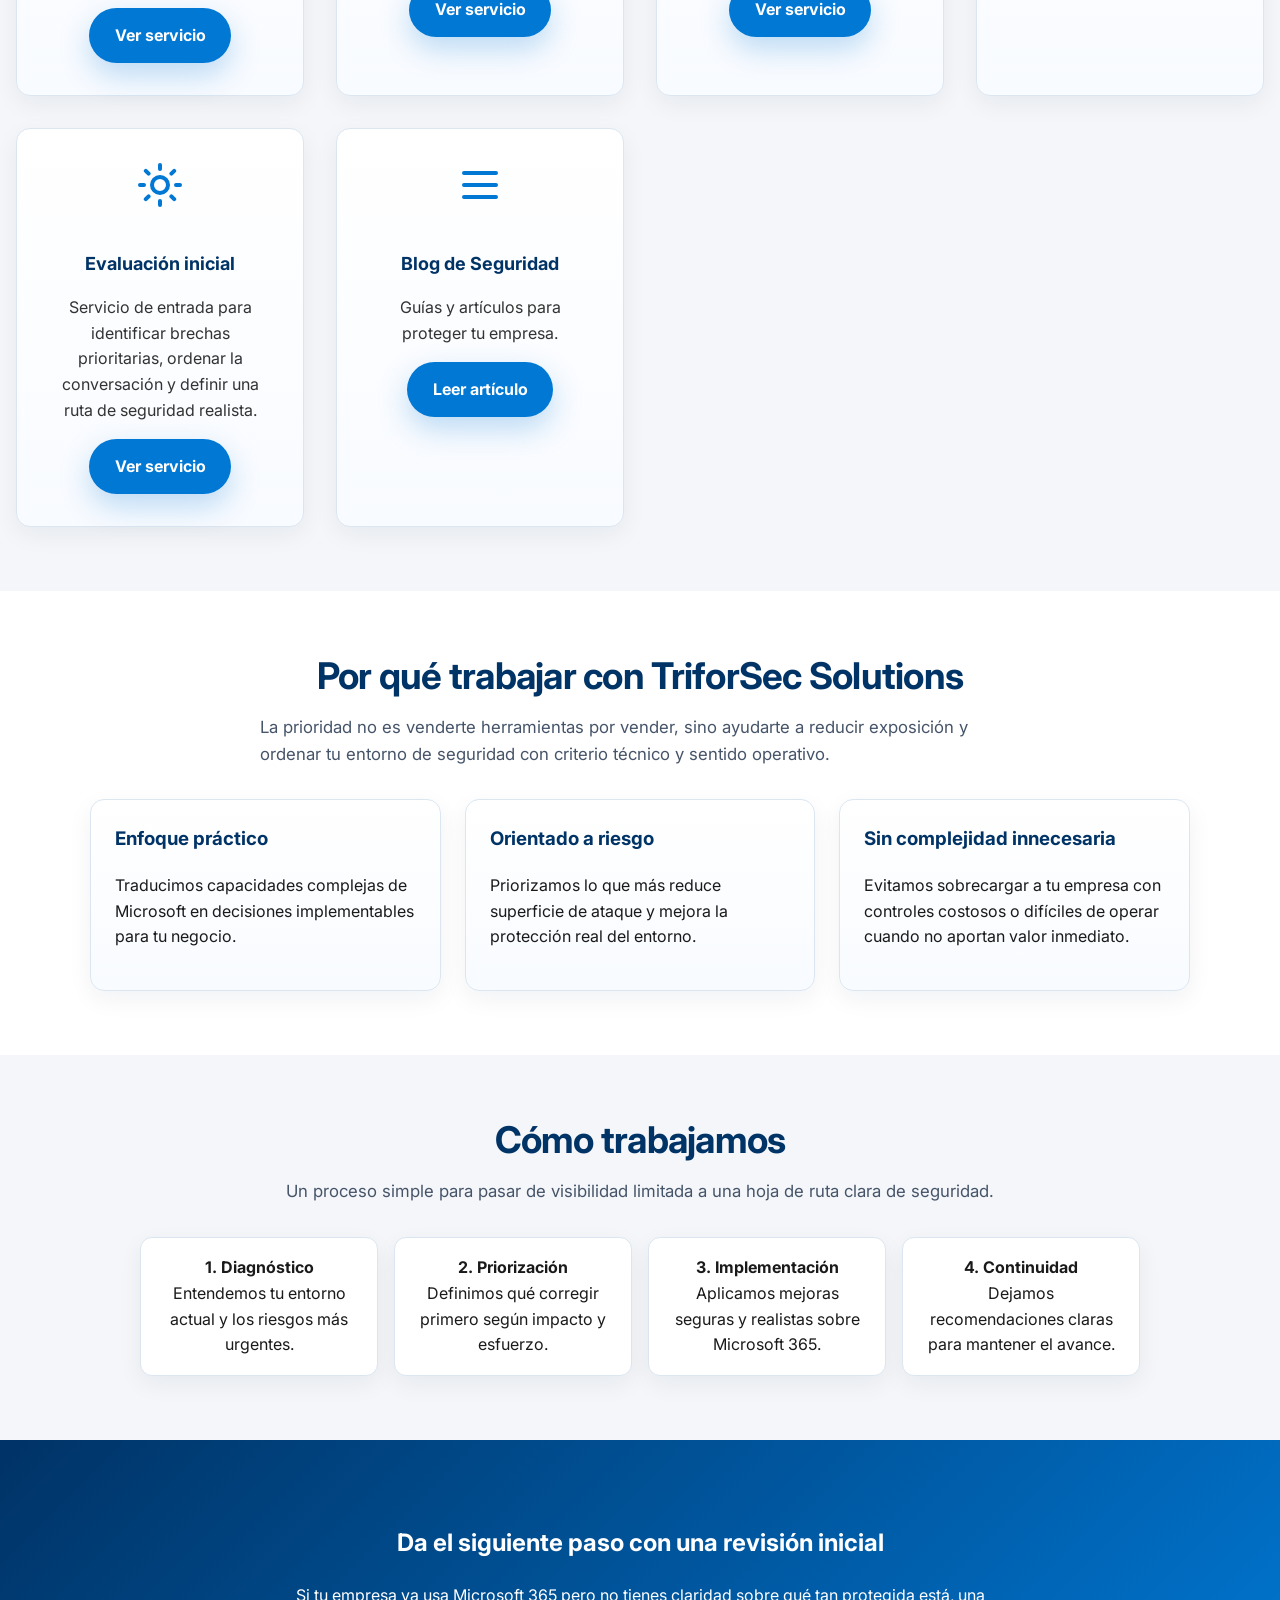
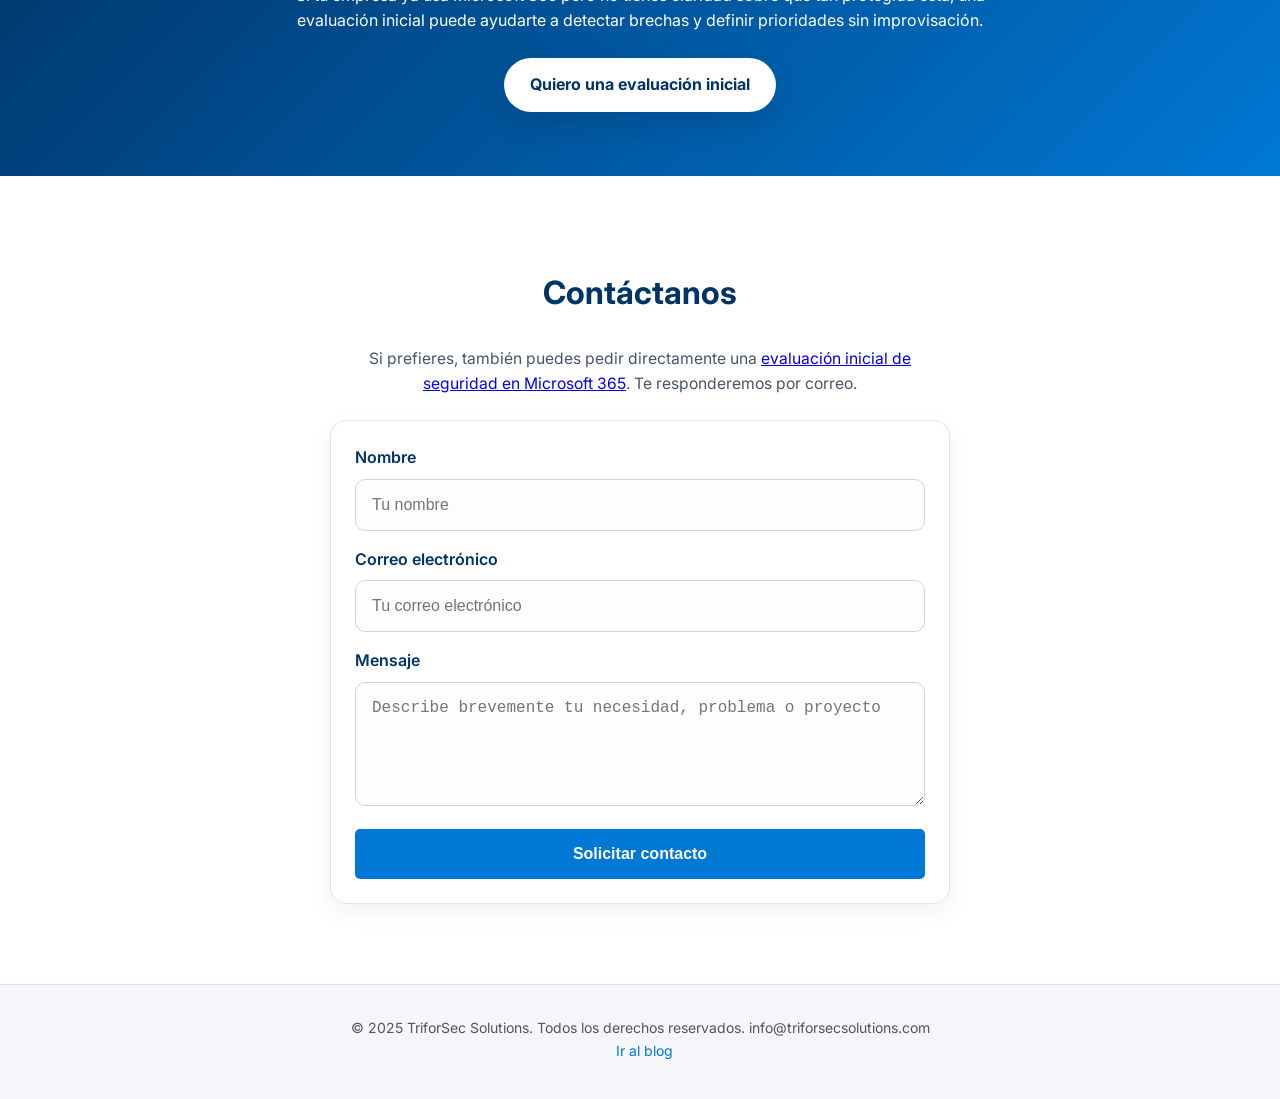
==== commit aa2741c7: "Phase 2 expansion: service landing pages and conversion architecture" ====
--- a/index.html
+++ b/index.html
@@ -4,12 +4,12 @@
   <meta charset="UTF-8" />
   <meta name="viewport" content="width=device-width, initial-scale=1.0" />
   <title>Ciberseguridad para PYMES con Microsoft 365 | TriforSec Solutions</title>
-  <meta name="description" content="Consultoría especializada en Microsoft 365, Defender XDR, Intune y Purview para pequeñas y medianas empresas. Protege correo, identidades, dispositivos y datos sensibles." />
+  <meta name="description" content="Servicios de ciberseguridad para PYMES con Microsoft 365, evaluación inicial, Defender XDR, Intune y Purview. Protege correo, identidades, dispositivos y datos sensibles." />
   <meta name="robots" content="index, follow" />
   <meta name="author" content="TriforSec Solutions" />
   <link rel="canonical" href="https://triforsecsolutions.com/" />
   <meta property="og:title" content="Ciberseguridad para PYMES con Microsoft 365 | TriforSec Solutions" />
-  <meta property="og:description" content="Consultoría especializada en Microsoft 365, Defender XDR, Intune y Purview para pequeñas y medianas empresas." />
+  <meta property="og:description" content="Servicios de ciberseguridad para PYMES con Microsoft 365, evaluación inicial, Defender XDR, Intune y Purview." />
   <meta property="og:image" content="https://triforsecsolutions.com/website_assets/hero.jpg" />
   <meta property="og:url" content="https://triforsecsolutions.com/" />
   <meta property="og:type" content="website" />
@@ -28,7 +28,7 @@
     "name": "TriforSec Solutions",
     "url": "https://triforsecsolutions.com/",
     "email": "info@triforsecsolutions.com",
-    "description": "Consultoría especializada en Microsoft 365, Defender XDR, Intune y Purview para pequeñas y medianas empresas.",
+    "description": "Servicios de ciberseguridad para PYMES con Microsoft 365, evaluación inicial, Defender XDR, Intune y Purview.",
     "areaServed": "MX"
   }
   </script>
@@ -418,9 +418,9 @@
 
   <header class="hero">
     <div class="hero-content">
-      <h1>Protege Microsoft 365 antes de que un incidente te obligue a reaccionar</h1>
-      <p>Ayudamos a pequeñas y medianas empresas a fortalecer correo, identidades, dispositivos y datos sensibles con una estrategia práctica sobre Microsoft 365, Defender, Intune y Purview.</p>
-      <a href="#formulario" class="cta-button">Solicita un diagnóstico inicial</a>
+      <h1>Servicios de ciberseguridad para PYMES que necesitan ordenar y fortalecer Microsoft 365</h1>
+      <p>Ayudamos a pequeñas y medianas empresas a reducir exposición en correo, identidades, dispositivos y datos con una estrategia práctica sobre Microsoft 365, Defender, Intune y Purview.</p>
+      <a href="/evaluacion-inicial-microsoft-365.html" class="cta-button">Solicita una evaluación inicial</a>
     </div>
   </header>
 
@@ -431,9 +431,9 @@
       <p>Nos enfocamos en reducir riesgo real, cerrar brechas comunes de configuración y ayudarte a tomar decisiones más seguras sin complicar la operación del negocio.</p>
     </div>
     <ul>
-      <li>Diagnóstico inicial de seguridad en Microsoft 365</li>
-      <li>Protección de correo, identidades y endpoints</li>
-      <li>Gobierno básico de datos sensibles y cumplimiento</li>
+      <li>Evaluación inicial de seguridad en Microsoft 365</li>
+      <li>Protección de correo, identidades, endpoints y datos</li>
+      <li>Servicios especializados sobre Defender, Intune y Purview</li>
       <li>Recomendaciones prácticas, sin humo ni sobreingeniería</li>
     </ul>
   </section>
@@ -448,18 +448,21 @@
         <svg xmlns="http://www.w3.org/2000/svg" fill="none" viewBox="0 0 24 24" stroke="currentColor"><path stroke-linecap="round" stroke-linejoin="round" stroke-width="2" d="M12 22s8-4 8-10V5l-8-3-8 3v7c0 6 8 10 8 10z"/><path stroke-linecap="round" stroke-linejoin="round" stroke-width="2" d="M9 12l2 2 4-4"/></svg>
         <h3>Defender XDR</h3>
         <p>Detección y respuesta extendida para amenazas avanzadas.</p>
+        <a href="/defender-xdr-pymes.html" class="cta-button">Ver servicio</a>
       </div>
 
       <div class="card">
         <svg xmlns="http://www.w3.org/2000/svg" fill="none" viewBox="0 0 24 24" stroke="currentColor"><path stroke-linecap="round" stroke-linejoin="round" stroke-width="2" d="M4 4h16v16H4V4z"/><path stroke-linecap="round" stroke-linejoin="round" stroke-width="2" d="M8 8h8v8H8V8z"/></svg>
         <h3>Purview</h3>
         <p>Protección y cumplimiento de información sensible.</p>
+        <a href="/purview-pymes.html" class="cta-button">Ver servicio</a>
       </div>
 
       <div class="card">
         <svg xmlns="http://www.w3.org/2000/svg" fill="none" viewBox="0 0 24 24" stroke="currentColor"><rect x="7" y="2" width="10" height="20" rx="2" ry="2"/><path stroke-linecap="round" stroke-linejoin="round" stroke-width="2" d="M11 18h2"/></svg>
         <h3>Intune</h3>
         <p>Gestión centralizada de dispositivos y aplicaciones.</p>
+        <a href="/intune-pymes.html" class="cta-button">Ver servicio</a>
       </div>
 
       <div class="card">
@@ -470,8 +473,9 @@
 
       <div class="card">
         <svg xmlns="http://www.w3.org/2000/svg" fill="none" viewBox="0 0 24 24" stroke="currentColor"><path stroke-linecap="round" stroke-linejoin="round" stroke-width="2" d="M12 8c-2.2 0-4 1.8-4 4s1.8 4 4 4 4-1.8 4-4-1.8-4-4-4z"/><path stroke-linecap="round" stroke-linejoin="round" stroke-width="2" d="M2 12h2m16 0h2M12 2v2m0 16v2M4.9 4.9l1.4 1.4m11.4 11.4 1.4 1.4m0-14.2-1.4 1.4M6.3 17.7l-1.4 1.4"/></svg>
-        <h3>Evaluación de postura de seguridad</h3>
-        <p>Revisión inicial para identificar brechas comunes, riesgos prioritarios y acciones de mejora realistas.</p>
+        <h3>Evaluación inicial</h3>
+        <p>Servicio de entrada para identificar brechas prioritarias, ordenar la conversación y definir una ruta de seguridad realista.</p>
+        <a href="/evaluacion-inicial-microsoft-365.html" class="cta-button">Ver servicio</a>
       </div>
 
       <div class="card">
@@ -519,13 +523,13 @@
 
   <section class="cta-section" aria-labelledby="cta-principal-final">
     <h2 id="cta-principal-final">Da el siguiente paso con una revisión inicial</h2>
-    <p>Si sospechas que tu entorno Microsoft 365 puede estar expuesto, desordenado o infrautilizado en seguridad, podemos ayudarte a entender por dónde empezar y qué corregir primero.</p>
-    <a href="#formulario" class="cta-button cta-button-secondary">Quiero una evaluación inicial</a>
+    <p>Si tu empresa ya usa Microsoft 365 pero no tienes claridad sobre qué tan protegida está, una evaluación inicial puede ayudarte a detectar brechas y definir prioridades sin improvisación.</p>
+    <a href="/evaluacion-inicial-microsoft-365.html" class="cta-button cta-button-secondary">Quiero una evaluación inicial</a>
   </section>
 
   <section class="contact-section" id="formulario" aria-labelledby="titulo-contacto">
     <h2 id="titulo-contacto">Contáctanos</h2>
-    <p class="form-helper">Cuéntanos brevemente qué te preocupa o qué quieres mejorar. Te responderemos por correo.</p>
+    <p class="form-helper">Si prefieres, también puedes pedir directamente una <a href="/evaluacion-inicial-microsoft-365.html">evaluación inicial de seguridad en Microsoft 365</a>. Te responderemos por correo.</p>
     <form action="https://formspree.io/f/mrbkagdn" method="POST">
       <div class="form-group">
         <label for="nombre">Nombre</label>
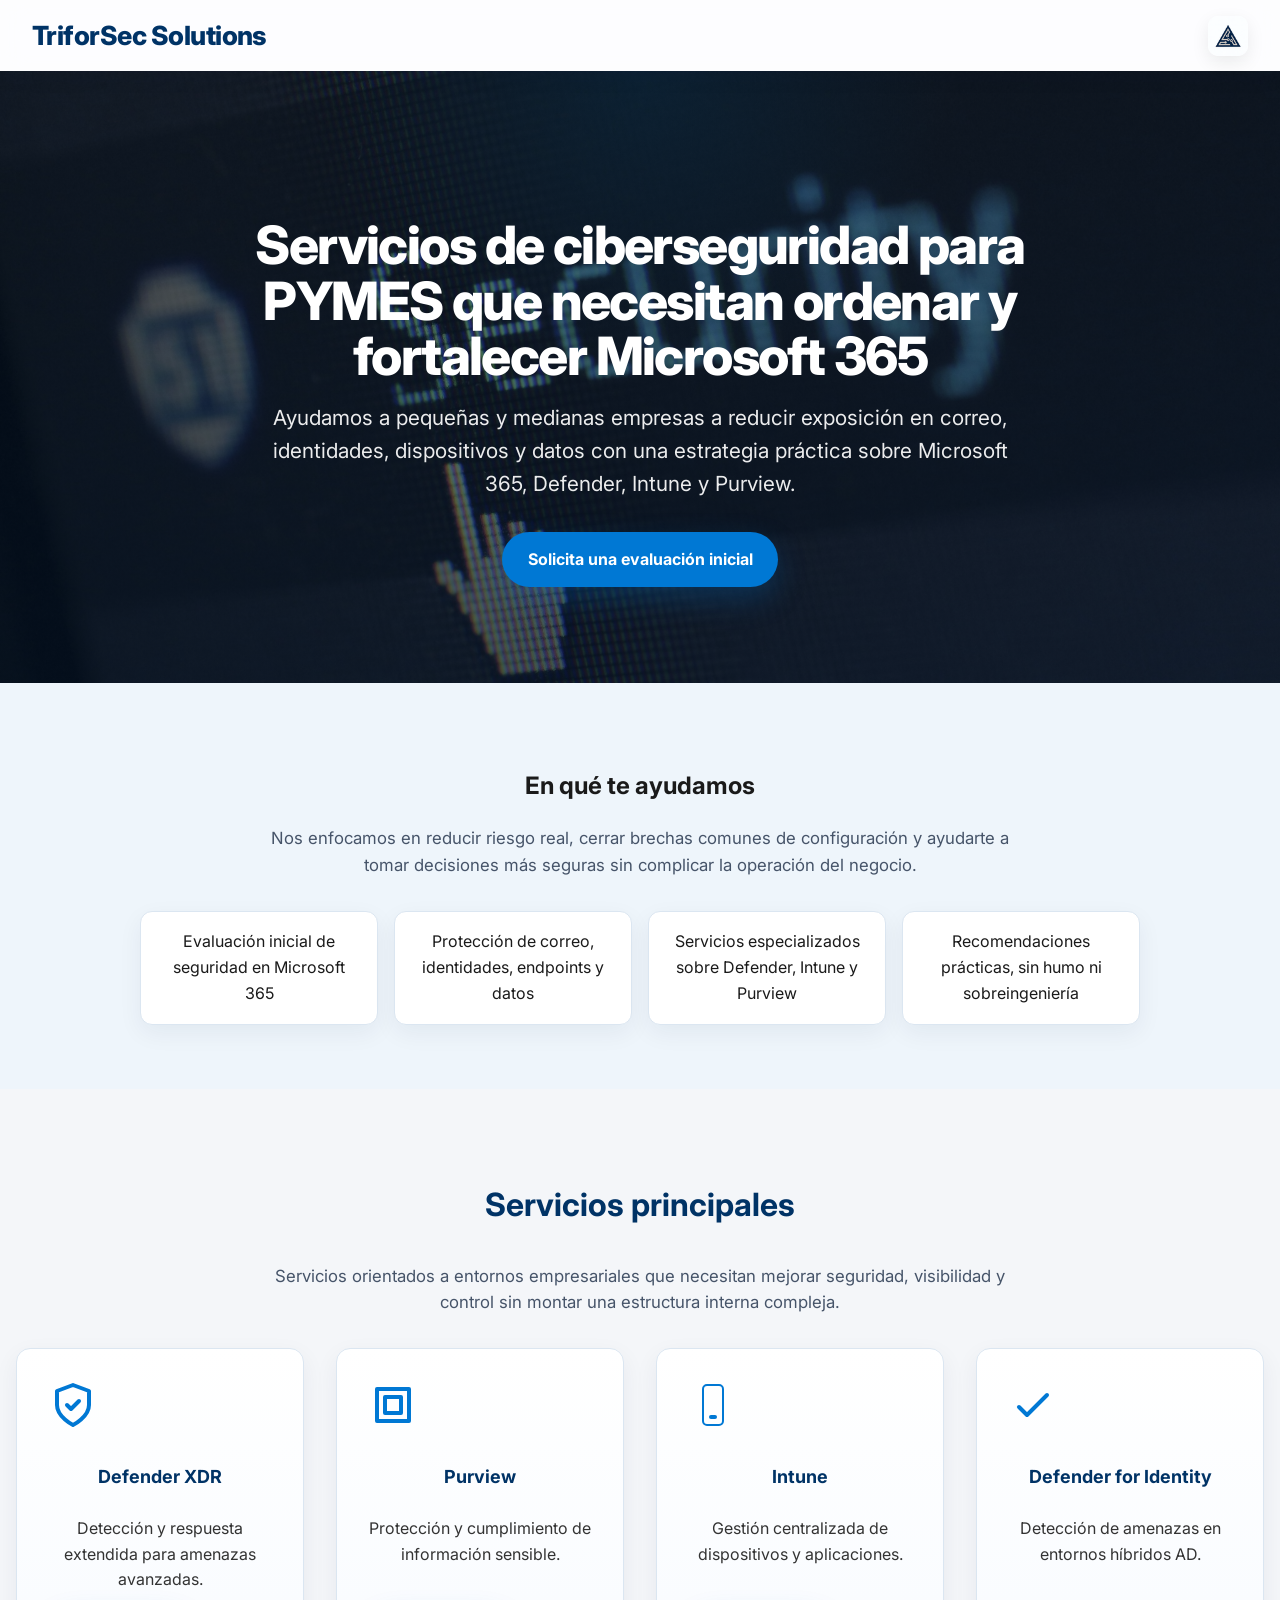
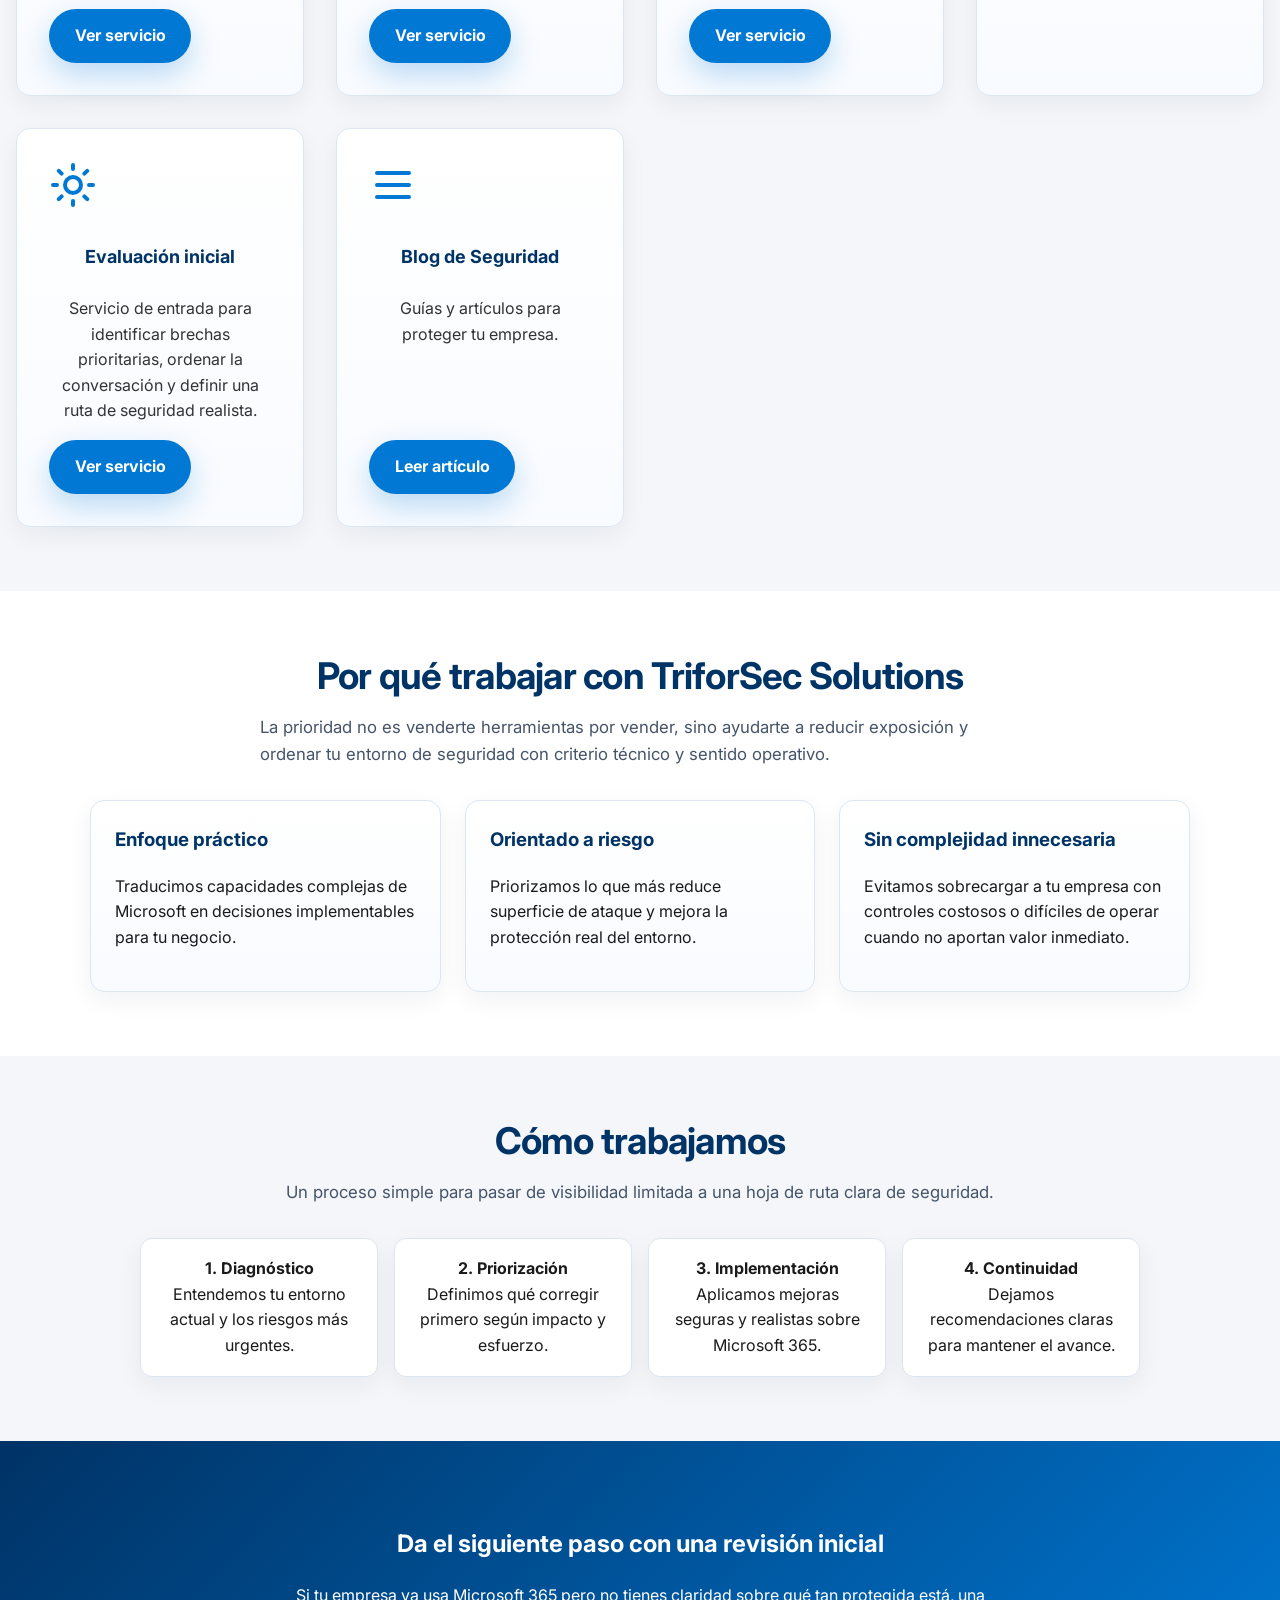
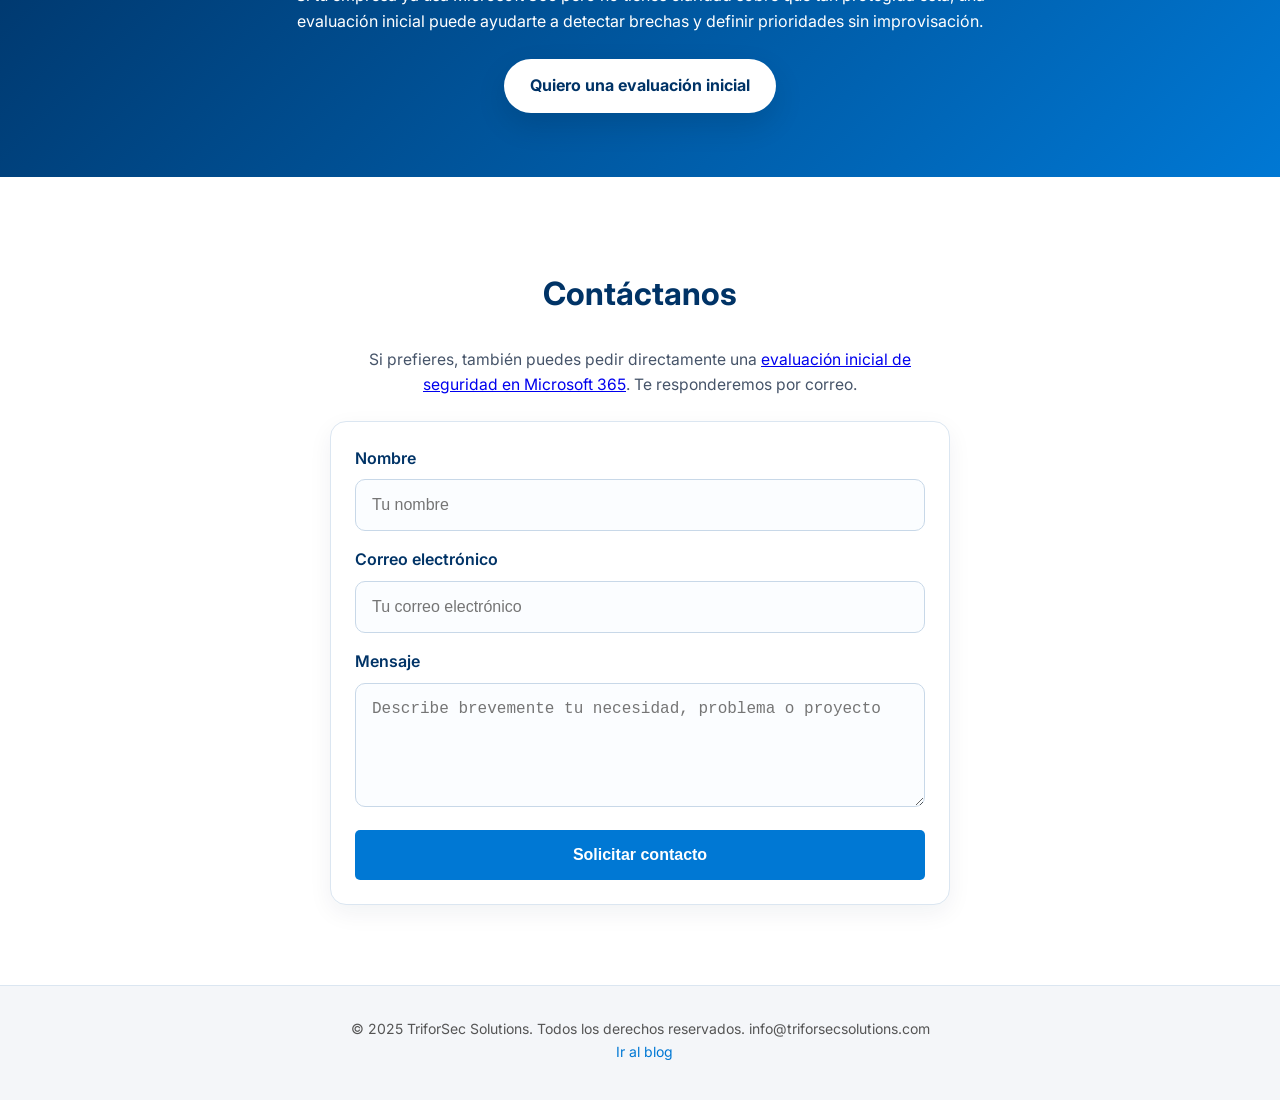
==== commit cee982f5: "Phase 3: visual QA and lightweight performance cleanup" ====
--- a/index.html
+++ b/index.html
@@ -19,6 +19,7 @@
   <meta name="twitter:image" content="https://triforsecsolutions.com/website_assets/hero.jpg" />
   <link rel="icon" href="/favicon.ico" />
   <link rel="preconnect" href="https://fonts.googleapis.com">
+  <link rel="preconnect" href="https://triforsecsolutions.com" crossorigin>
   <link rel="preconnect" href="https://fonts.gstatic.com" crossorigin>
   <link href="https://fonts.googleapis.com/css2?family=Inter:wght@400;600;800&display=swap" rel="stylesheet">
   <script type="application/ld+json">
@@ -269,6 +270,8 @@
       padding: calc(var(--spacer)*2);
       box-shadow: var(--shadow-sm);
       transition: transform var(--transition), box-shadow var(--transition), border-color var(--transition);
+      display: flex;
+      flex-direction: column;
     }
     .card:hover {
       transform: translateY(-5px);
@@ -293,6 +296,8 @@
     }
     .card .cta-button {
       font-size: var(--fs-base);
+      margin-top: auto;
+      align-self: flex-start;
     }
 
     .contact-section {
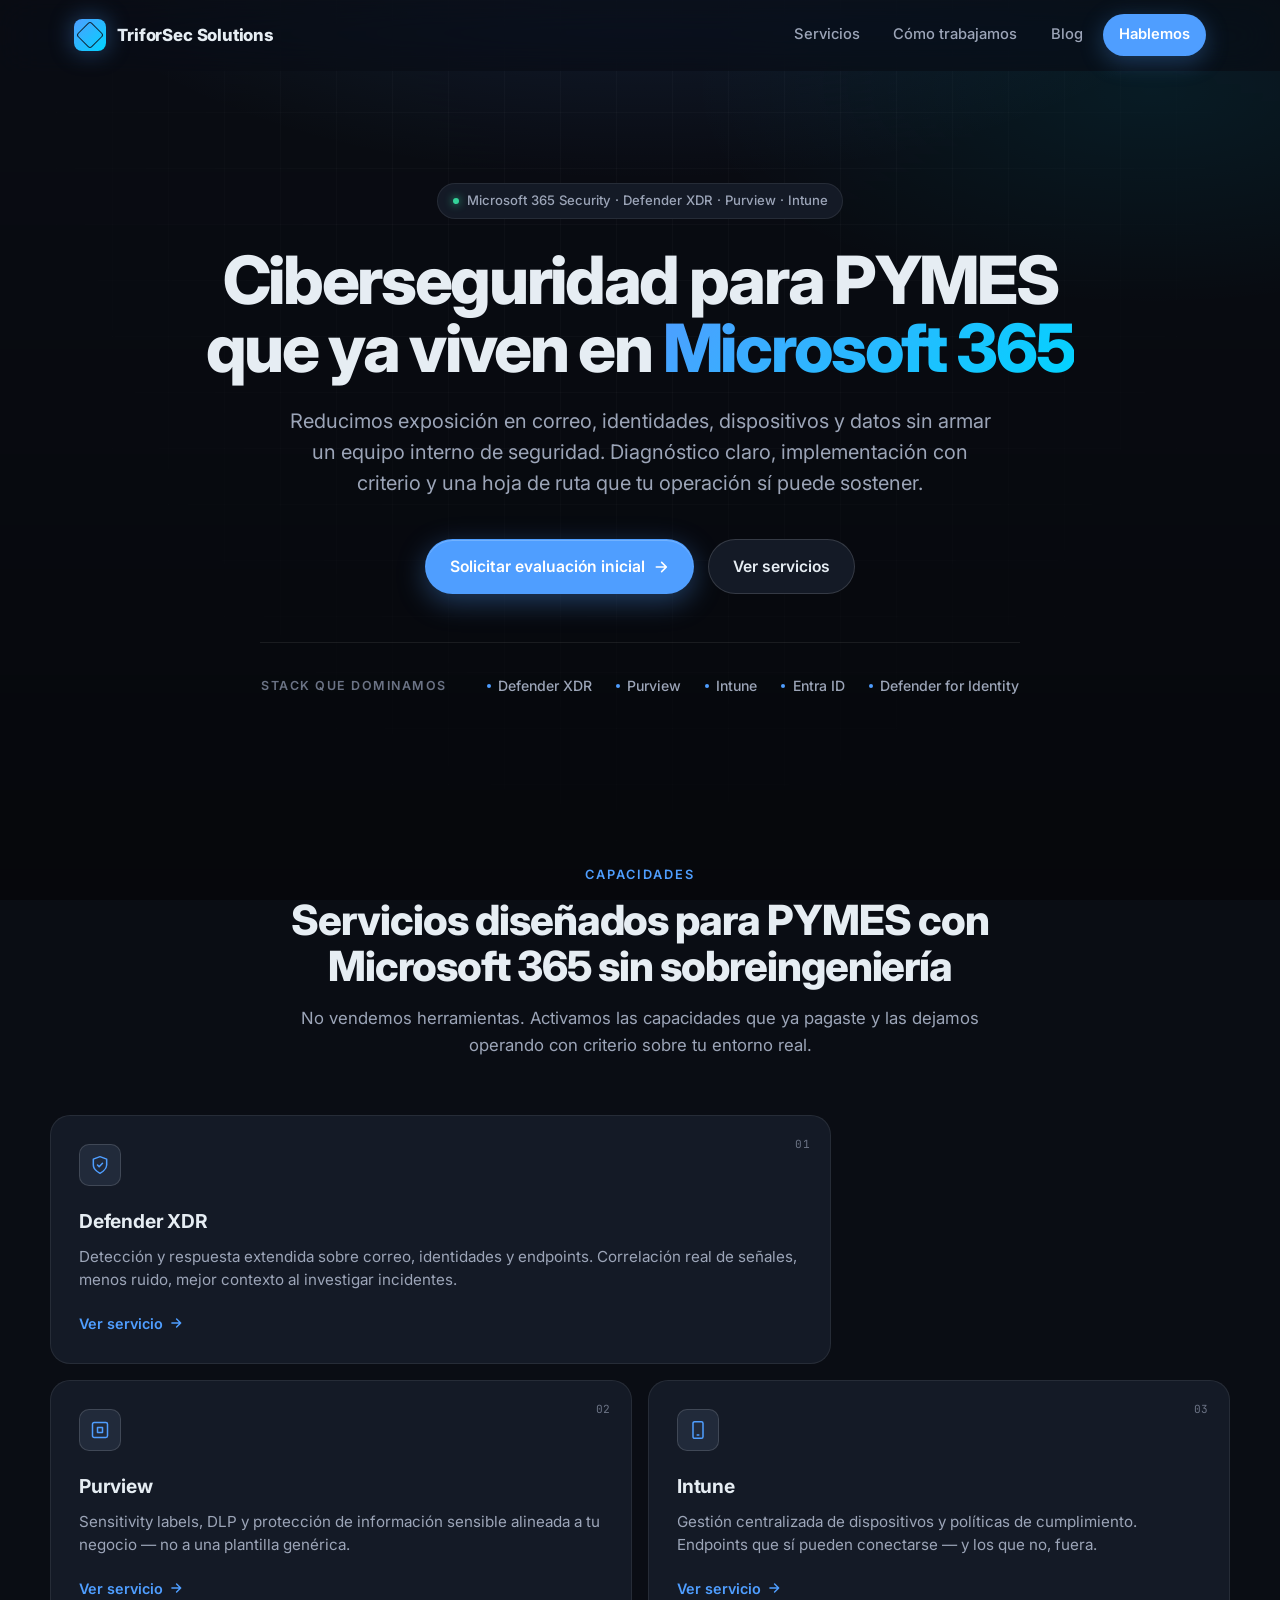
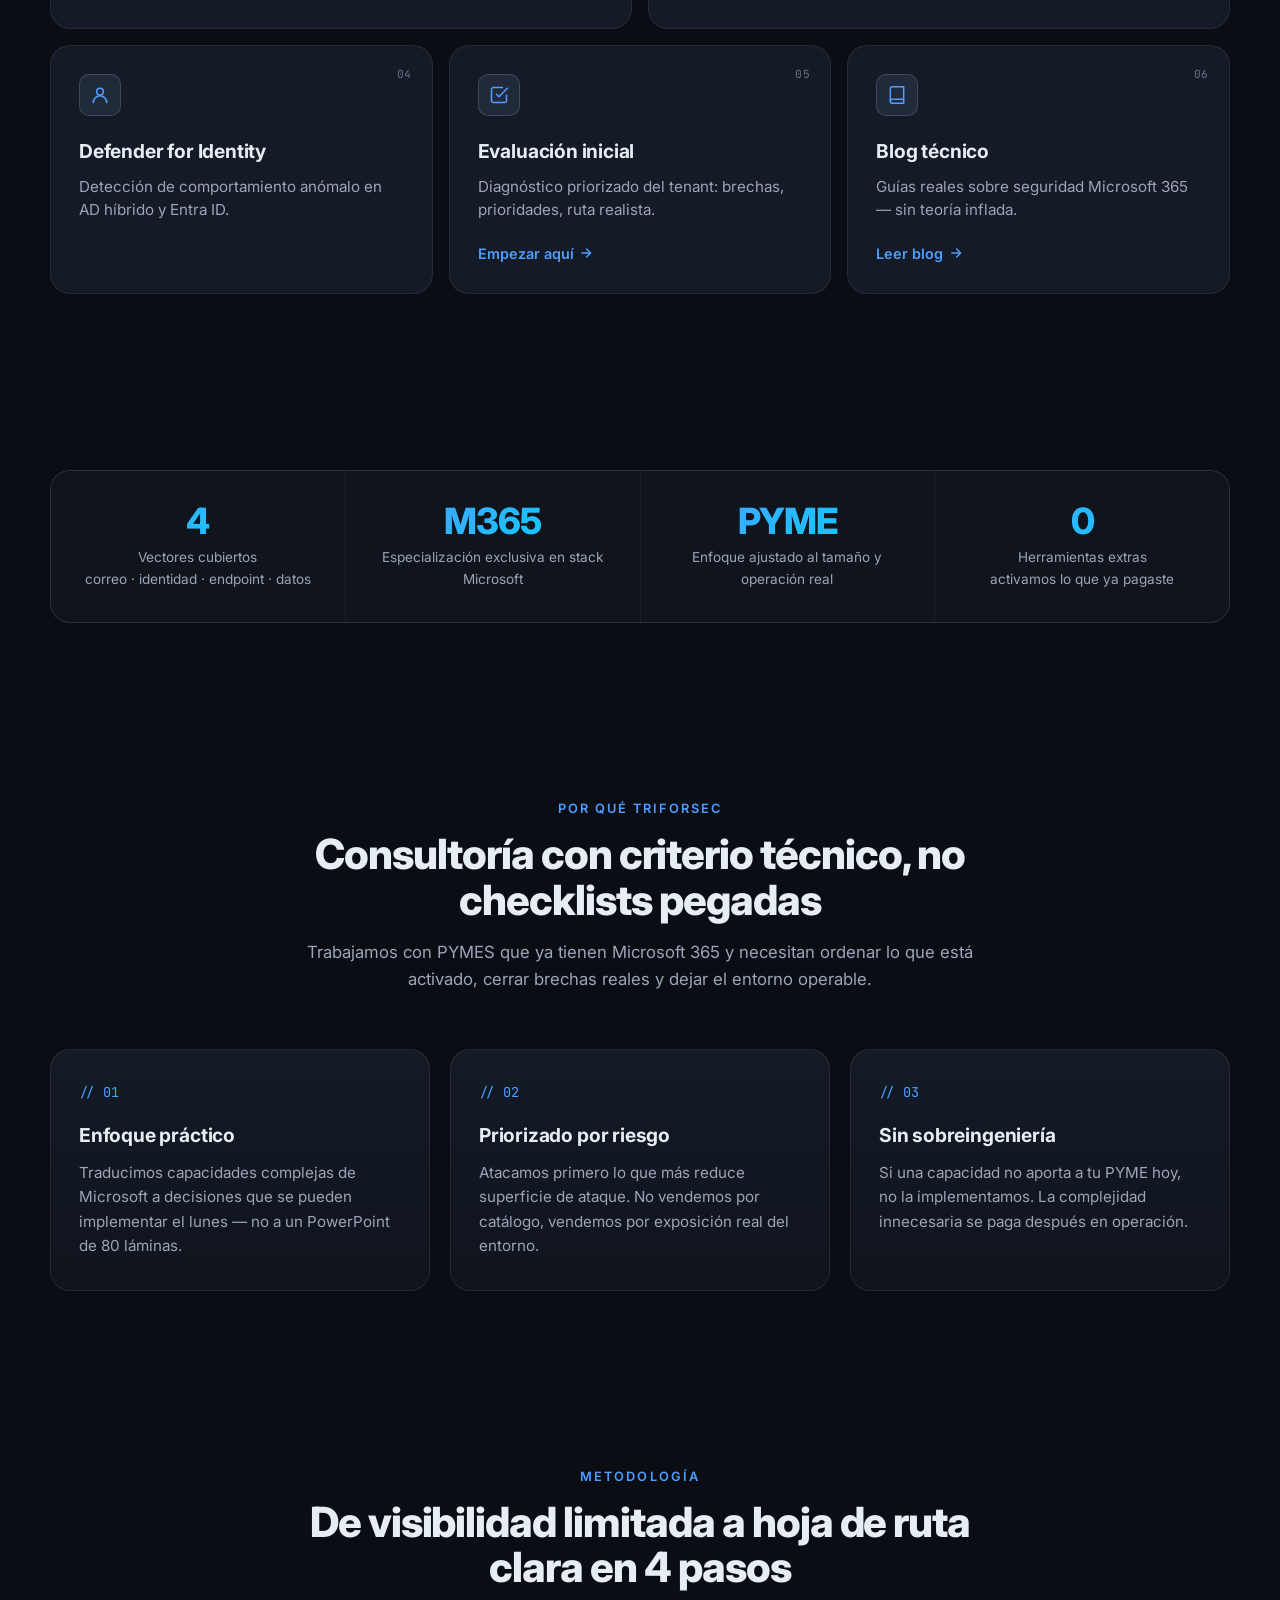
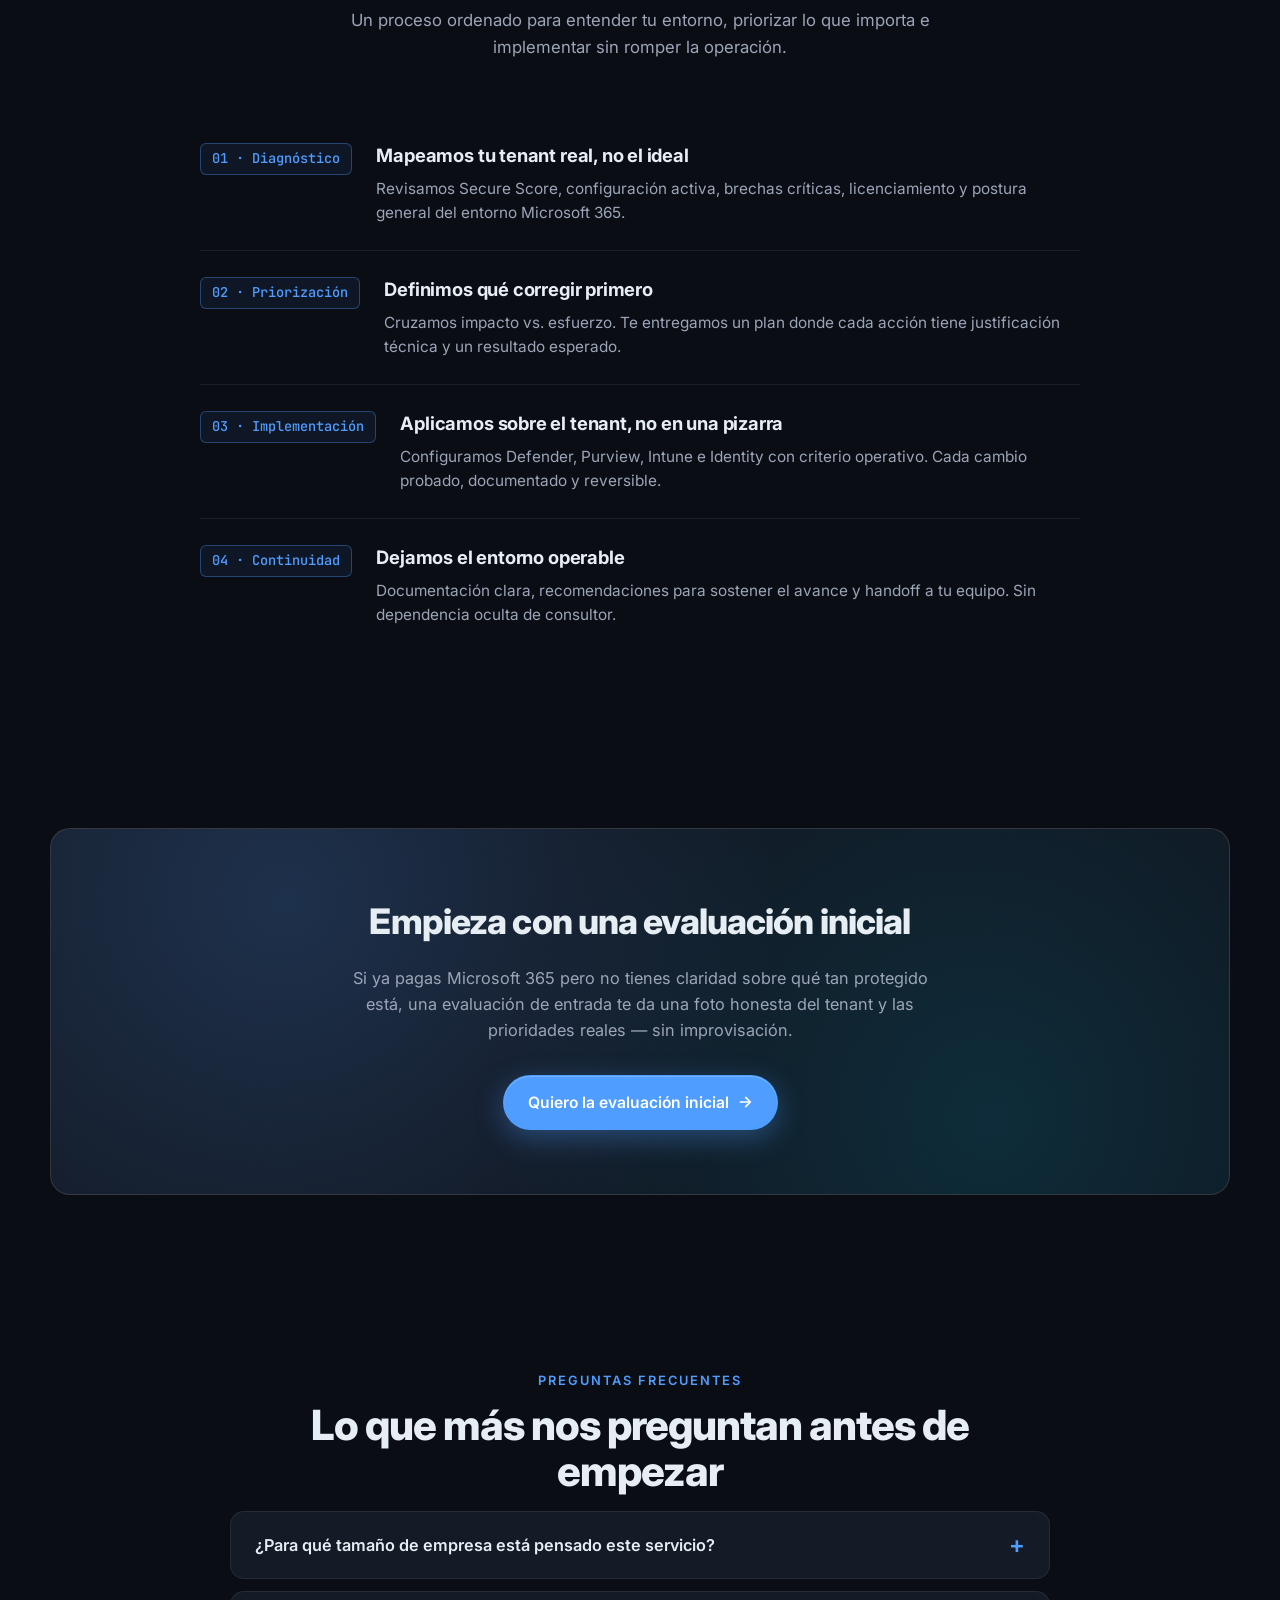
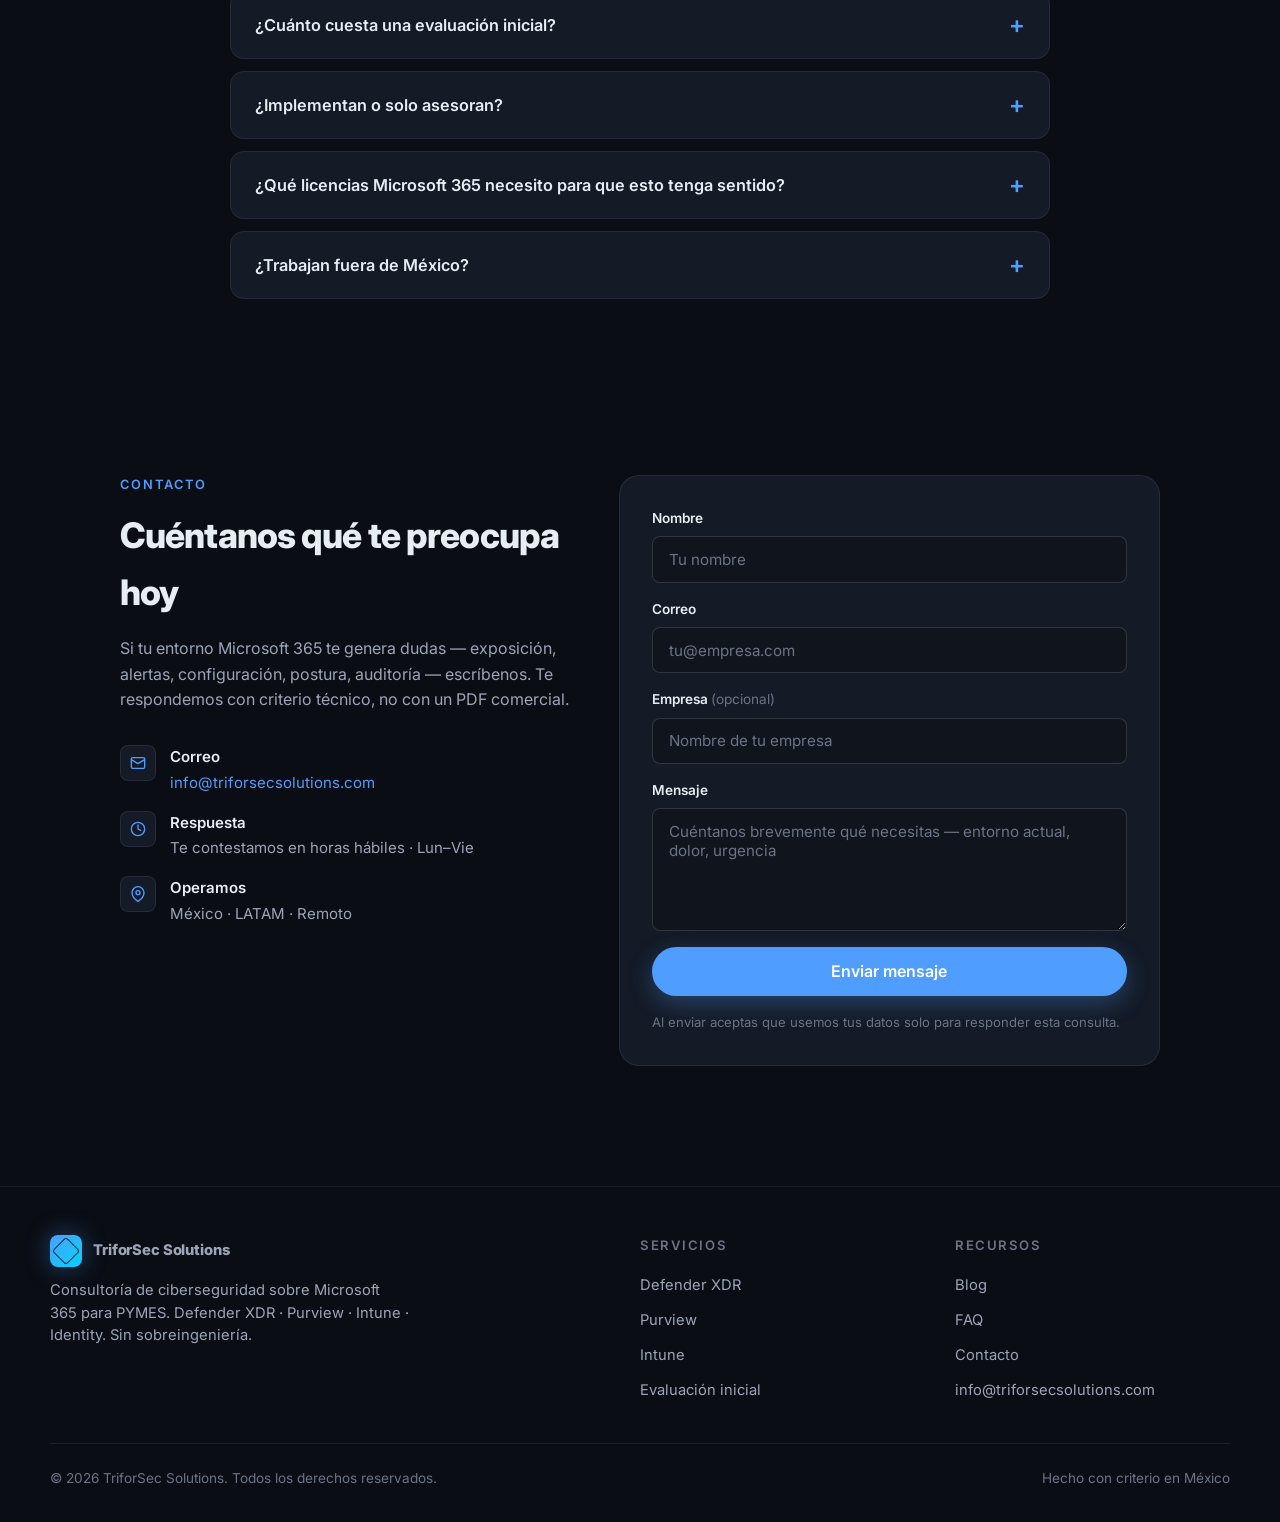
==== commit aadf166b: "Redesign homepage with dark editorial UI - Dark theme con paleta neutral + acento azul/cyan, alto co" ====
--- a/index.html
+++ b/index.html
@@ -3,25 +3,26 @@
 <head>
   <meta charset="UTF-8" />
   <meta name="viewport" content="width=device-width, initial-scale=1.0" />
-  <title>Ciberseguridad para PYMES con Microsoft 365 | TriforSec Solutions</title>
-  <meta name="description" content="Servicios de ciberseguridad para PYMES con Microsoft 365, evaluación inicial, Defender XDR, Intune y Purview. Protege correo, identidades, dispositivos y datos sensibles." />
+  <title>Ciberseguridad Microsoft 365 para PYMES | TriforSec Solutions</title>
+  <meta name="description" content="Consultoría de ciberseguridad para PYMES que ya usan Microsoft 365. Reducimos exposición en correo, identidades, dispositivos y datos con Defender XDR, Purview e Intune — sin sobreingeniería." />
   <meta name="robots" content="index, follow" />
   <meta name="author" content="TriforSec Solutions" />
+  <meta name="theme-color" content="#0a0d14" />
   <link rel="canonical" href="https://triforsecsolutions.com/" />
-  <meta property="og:title" content="Ciberseguridad para PYMES con Microsoft 365 | TriforSec Solutions" />
-  <meta property="og:description" content="Servicios de ciberseguridad para PYMES con Microsoft 365, evaluación inicial, Defender XDR, Intune y Purview." />
+  <meta property="og:title" content="Ciberseguridad Microsoft 365 para PYMES | TriforSec Solutions" />
+  <meta property="og:description" content="Consultoría especializada en Microsoft 365: Defender XDR, Purview, Intune e Identity. Reducimos exposición sin complicar la operación." />
   <meta property="og:image" content="https://triforsecsolutions.com/website_assets/hero.jpg" />
   <meta property="og:url" content="https://triforsecsolutions.com/" />
   <meta property="og:type" content="website" />
+  <meta property="og:locale" content="es_MX" />
   <meta name="twitter:card" content="summary_large_image" />
-  <meta name="twitter:title" content="Ciberseguridad para PYMES con Microsoft 365 | TriforSec Solutions" />
-  <meta name="twitter:description" content="Protege correo, identidades, dispositivos y datos sensibles con consultoría especializada en Microsoft 365." />
+  <meta name="twitter:title" content="Ciberseguridad Microsoft 365 para PYMES | TriforSec Solutions" />
+  <meta name="twitter:description" content="Defender XDR, Purview, Intune e Identity implementados con criterio para PYMES sobre Microsoft 365." />
   <meta name="twitter:image" content="https://triforsecsolutions.com/website_assets/hero.jpg" />
   <link rel="icon" href="/favicon.ico" />
-  <link rel="preconnect" href="https://fonts.googleapis.com">
-  <link rel="preconnect" href="https://triforsecsolutions.com" crossorigin>
-  <link rel="preconnect" href="https://fonts.gstatic.com" crossorigin>
-  <link href="https://fonts.googleapis.com/css2?family=Inter:wght@400;600;800&display=swap" rel="stylesheet">
+  <link rel="preconnect" href="https://fonts.googleapis.com" />
+  <link rel="preconnect" href="https://fonts.gstatic.com" crossorigin />
+  <link href="https://fonts.googleapis.com/css2?family=Inter:wght@400;500;600;700;800&family=JetBrains+Mono:wght@400;500&display=swap" rel="stylesheet" />
   <script type="application/ld+json">
   {
     "@context": "https://schema.org",
@@ -29,541 +30,1281 @@
     "name": "TriforSec Solutions",
     "url": "https://triforsecsolutions.com/",
     "email": "info@triforsecsolutions.com",
-    "description": "Servicios de ciberseguridad para PYMES con Microsoft 365, evaluación inicial, Defender XDR, Intune y Purview.",
-    "areaServed": "MX"
+    "description": "Consultoría de ciberseguridad para PYMES sobre Microsoft 365: Defender XDR, Purview, Intune e Identity. Evaluaciones iniciales, implementación con criterio y reducción de exposición sin sobreingeniería.",
+    "areaServed": ["MX", "LATAM"],
+    "serviceType": ["Defender XDR", "Microsoft Purview", "Microsoft Intune", "Defender for Identity", "Microsoft 365 Security Assessment"]
+  }
+  </script>
+  <script type="application/ld+json">
+  {
+    "@context": "https://schema.org",
+    "@type": "FAQPage",
+    "mainEntity": [
+      {
+        "@type": "Question",
+        "name": "¿Para qué tamaño de empresa está pensado este servicio?",
+        "acceptedAnswer": {"@type": "Answer", "text": "Trabajamos principalmente con PYMES que ya tienen Microsoft 365 (Business Premium, E3 o E5) y necesitan ordenar y fortalecer su entorno sin montar un equipo de seguridad interno completo."}
+      },
+      {
+        "@type": "Question",
+        "name": "¿Cuánto cuesta una evaluación inicial?",
+        "acceptedAnswer": {"@type": "Answer", "text": "La evaluación inicial es un servicio de entrada con alcance definido. Te entregamos un diagnóstico priorizado de brechas y una hoja de ruta. Compártenos tu contexto y te enviamos propuesta concreta."}
+      },
+      {
+        "@type": "Question",
+        "name": "¿Implementan también o solo asesoran?",
+        "acceptedAnswer": {"@type": "Answer", "text": "Ambos. Hacemos el diagnóstico, definimos prioridades e implementamos directamente sobre el tenant — Defender XDR, Purview, Intune e Identity — o trabajamos con tu equipo interno si prefieres acompañamiento."}
+      },
+      {
+        "@type": "Question",
+        "name": "¿Qué licencias de Microsoft 365 necesito para que esto tenga sentido?",
+        "acceptedAnswer": {"@type": "Answer", "text": "Business Premium habilita la mayoría de capacidades base. E5 desbloquea Defender XDR completo, Purview avanzado y Defender for Identity. En la evaluación inicial te decimos qué necesitas según tu riesgo real."}
+      }
+    ]
   }
   </script>
   <style>
     :root {
-      --clr-primary: #0078d4;
-      --clr-primary-dark: #005ea6;
-      --clr-accent: #00a3ff;
-      --clr-bg: #f4f6f9;
-      --clr-card: #ffffff;
-      --clr-card-soft: #f8fbff;
-      --clr-text: #1a1a1a;
-      --clr-text-soft: #465469;
-      --clr-border: #dbe6f1;
-      --ff-base: 'Inter', sans-serif;
-      --fs-base: 1rem;
-      --fs-lg: 1.125rem;
-      --fs-xl: 1.5rem;
-      --shadow-sm: 0 8px 24px rgba(5, 31, 61, 0.06);
-      --shadow-md: 0 16px 40px rgba(5, 31, 61, 0.1);
-      --spacer: 1rem;
-      --transition: 0.3s ease;
-    }
+      /* Surfaces */
+      --bg: #0a0d14;
+      --bg-elevated: #0f141d;
+      --surface: #141a26;
+      --surface-2: #1a2230;
+      --surface-3: #212a3a;
+      --border: rgba(255, 255, 255, 0.08);
+      --border-strong: rgba(255, 255, 255, 0.14);
+      --border-accent: rgba(79, 158, 255, 0.35);
+
+      /* Text */
+      --text: #e6edf3;
+      --text-soft: #9ca5b8;
+      --text-mute: #6b7385;
+
+      /* Accents */
+      --accent: #4f9eff;
+      --accent-hover: #6db0ff;
+      --accent-bright: #00d4ff;
+      --accent-deep: #2563eb;
+      --success: #34d399;
+      --warn: #fbbf24;
+
+      /* Effects */
+      --glow: 0 0 60px rgba(79, 158, 255, 0.2);
+      --shadow-sm: 0 4px 16px rgba(0, 0, 0, 0.4);
+      --shadow-md: 0 12px 40px rgba(0, 0, 0, 0.5);
+      --shadow-lg: 0 24px 60px rgba(0, 0, 0, 0.55);
+
+      /* Layout */
+      --radius-sm: 8px;
+      --radius: 14px;
+      --radius-lg: 20px;
+      --container: 1180px;
+      --transition: 220ms cubic-bezier(0.4, 0, 0.2, 1);
+
+      /* Type */
+      --ff-base: 'Inter', system-ui, -apple-system, sans-serif;
+      --ff-mono: 'JetBrains Mono', ui-monospace, monospace;
+    }
+
     *, *::before, *::after { box-sizing: border-box; }
+    html { scroll-behavior: smooth; }
     body {
       margin: 0;
       font-family: var(--ff-base);
-      font-size: var(--fs-base);
+      font-size: 16px;
       line-height: 1.6;
-      color: var(--clr-text);
-      background: var(--clr-bg);
-      scroll-behavior: smooth;
-    }
+      color: var(--text);
+      background: var(--bg);
+      -webkit-font-smoothing: antialiased;
+      -moz-osx-font-smoothing: grayscale;
+      text-rendering: optimizeLegibility;
+      overflow-x: hidden;
+    }
+
+    /* Ambient grid + glow backdrop */
+    body::before {
+      content: '';
+      position: fixed;
+      inset: 0;
+      background:
+        radial-gradient(ellipse 80% 50% at 50% -10%, rgba(79, 158, 255, 0.15), transparent 60%),
+        radial-gradient(ellipse 60% 40% at 90% 10%, rgba(0, 212, 255, 0.08), transparent 60%),
+        linear-gradient(to bottom, transparent, rgba(0,0,0,0.4));
+      pointer-events: none;
+      z-index: 0;
+    }
+    body::after {
+      content: '';
+      position: fixed;
+      inset: 0;
+      background-image:
+        linear-gradient(rgba(255,255,255,0.025) 1px, transparent 1px),
+        linear-gradient(90deg, rgba(255,255,255,0.025) 1px, transparent 1px);
+      background-size: 56px 56px;
+      mask-image: radial-gradient(ellipse at center top, black 30%, transparent 75%);
+      pointer-events: none;
+      z-index: 0;
+    }
+    main, nav, footer { position: relative; z-index: 1; }
+
+    a { color: var(--accent); text-decoration: none; transition: color var(--transition); }
+    a:hover { color: var(--accent-hover); }
+
     .skip-link {
       position: absolute;
-      left: 1rem;
-      top: 0;
+      left: 1rem; top: 0;
       transform: translateY(-140%);
-      background: #000;
+      background: var(--accent);
       color: #fff;
       padding: 0.75rem 1rem;
       z-index: 2000;
-      border-radius: 0 0 6px 6px;
-      text-decoration: none;
-    }
-    .skip-link:focus,
-    .skip-link:focus-visible {
-      transform: translateY(0);
-    }
+      border-radius: 0 0 8px 8px;
+      font-weight: 600;
+    }
+    .skip-link:focus-visible { transform: translateY(0); color: #fff; }
+
+    /* ====== NAV ====== */
     nav {
-      position: sticky; top: 0; width: 100%;
-      padding: 0.9rem calc(var(--spacer)*2);
-      display: flex; justify-content: space-between; align-items: center;
-      background: rgba(255,255,255,0.78);
-      backdrop-filter: saturate(180%) blur(14px);
-      box-shadow: 0 6px 20px rgba(5, 31, 61, 0.06);
-      transition: background var(--transition), box-shadow var(--transition);
-      z-index: 1000;
-    }
-    nav.scrolled { background: rgba(255,255,255,0.95); }
-    nav h1 {
-      font-size: clamp(1.2rem, 1rem + 1vw, 1.65rem);
+      position: sticky;
+      top: 0;
+      z-index: 100;
+      backdrop-filter: blur(20px) saturate(180%);
+      -webkit-backdrop-filter: blur(20px) saturate(180%);
+      background: rgba(10, 13, 20, 0.72);
+      border-bottom: 1px solid transparent;
+      transition: background var(--transition), border-color var(--transition);
+    }
+    nav.scrolled {
+      background: rgba(10, 13, 20, 0.88);
+      border-bottom-color: var(--border);
+    }
+    .nav-inner {
+      max-width: var(--container);
+      margin: 0 auto;
+      padding: 0.9rem 1.5rem;
+      display: flex;
+      align-items: center;
+      justify-content: space-between;
+      gap: 1.5rem;
+    }
+    .brand {
+      display: flex;
+      align-items: center;
+      gap: 0.7rem;
+      color: var(--text);
       font-weight: 800;
-      color: #003366;
-      margin: 0;
-      letter-spacing: -0.02em;
-    }
-    nav img {
-      height: 40px;
-      width: 40px;
-      border-radius: 10px;
-      box-shadow: 0 6px 18px rgba(0,0,0,0.08);
-    }
-
+      font-size: 1.05rem;
+      letter-spacing: -0.01em;
+    }
+    .brand-mark {
+      width: 32px; height: 32px;
+      border-radius: 8px;
+      background: linear-gradient(135deg, var(--accent) 0%, var(--accent-bright) 100%);
+      display: grid;
+      place-items: center;
+      box-shadow: 0 0 24px rgba(79, 158, 255, 0.4);
+      position: relative;
+    }
+    .brand-mark::after {
+      content: '';
+      position: absolute;
+      inset: 6px;
+      border: 1.5px solid rgba(10, 13, 20, 0.85);
+      border-radius: 3px;
+      transform: rotate(45deg);
+    }
+    .nav-links {
+      display: flex;
+      align-items: center;
+      gap: 0.4rem;
+    }
+    .nav-links a {
+      color: var(--text-soft);
+      font-size: 0.92rem;
+      font-weight: 500;
+      padding: 0.45rem 0.85rem;
+      border-radius: 8px;
+      transition: color var(--transition), background var(--transition);
+    }
+    .nav-links a:hover { color: var(--text); background: var(--surface); }
+    .nav-cta {
+      background: var(--accent);
+      color: #fff !important;
+      padding: 0.55rem 1rem !important;
+      border-radius: 999px !important;
+      font-weight: 600 !important;
+      box-shadow: 0 6px 24px rgba(79, 158, 255, 0.3);
+    }
+    .nav-cta:hover { background: var(--accent-hover) !important; }
+    @media (max-width: 720px) {
+      .nav-links .nav-link-text { display: none; }
+      .nav-links { gap: 0.2rem; }
+    }
+
+    /* ====== HERO ====== */
     .hero {
       position: relative;
+      padding: 7rem 1.5rem 5rem;
       text-align: center;
+      overflow: hidden;
+    }
+    .hero-content {
+      max-width: 880px;
+      margin: 0 auto;
+      animation: fadeInUp 0.8s cubic-bezier(0.16, 1, 0.3, 1) both;
+    }
+    .pill {
+      display: inline-flex;
+      align-items: center;
+      gap: 0.5rem;
+      padding: 0.4rem 0.9rem;
+      background: var(--surface);
+      border: 1px solid var(--border);
+      border-radius: 999px;
+      font-size: 0.82rem;
+      color: var(--text-soft);
+      font-weight: 500;
+      margin-bottom: 1.75rem;
+    }
+    .pill-dot {
+      width: 6px; height: 6px;
+      background: var(--success);
+      border-radius: 50%;
+      box-shadow: 0 0 8px var(--success);
+      animation: pulse 2s ease-in-out infinite;
+    }
+    @keyframes pulse {
+      0%, 100% { opacity: 1; }
+      50% { opacity: 0.5; }
+    }
+    .hero h1 {
+      font-size: clamp(2.2rem, 1.6rem + 3.2vw, 4.2rem);
+      font-weight: 800;
+      line-height: 1.02;
+      letter-spacing: -0.035em;
+      margin: 0 0 1.5rem;
+      color: var(--text);
+    }
+    .hero h1 .accent {
+      background: linear-gradient(135deg, var(--accent) 0%, var(--accent-bright) 100%);
+      -webkit-background-clip: text;
+      background-clip: text;
+      -webkit-text-fill-color: transparent;
+    }
+    .hero-sub {
+      font-size: clamp(1.05rem, 0.95rem + 0.5vw, 1.25rem);
+      color: var(--text-soft);
+      max-width: 720px;
+      margin: 0 auto 2.5rem;
+      line-height: 1.55;
+    }
+    .hero-ctas {
+      display: flex;
+      gap: 0.85rem;
+      justify-content: center;
+      flex-wrap: wrap;
+      margin-bottom: 3rem;
+    }
+    .btn {
+      display: inline-flex;
+      align-items: center;
+      justify-content: center;
+      gap: 0.5rem;
+      padding: 0.85rem 1.5rem;
+      border-radius: 999px;
+      font-weight: 600;
+      font-size: 0.98rem;
+      text-decoration: none;
+      transition: transform var(--transition), background var(--transition), box-shadow var(--transition), border-color var(--transition);
+      cursor: pointer;
+      border: 1px solid transparent;
+      white-space: nowrap;
+    }
+    .btn-primary {
+      background: var(--accent);
       color: #fff;
-      background:
-        radial-gradient(circle at top, rgba(0,163,255,0.18), transparent 35%),
-        url('website_assets/hero.jpg') center/cover no-repeat;
-      padding: calc(var(--spacer)*7) var(--spacer) calc(var(--spacer)*6);
+      box-shadow: 0 8px 28px rgba(79, 158, 255, 0.35), inset 0 1px 0 rgba(255,255,255,0.2);
+    }
+    .btn-primary:hover {
+      background: var(--accent-hover);
+      transform: translateY(-2px);
+      box-shadow: 0 12px 36px rgba(79, 158, 255, 0.5), inset 0 1px 0 rgba(255,255,255,0.25);
+      color: #fff;
+    }
+    .btn-ghost {
+      background: var(--surface);
+      color: var(--text);
+      border-color: var(--border-strong);
+    }
+    .btn-ghost:hover {
+      background: var(--surface-2);
+      border-color: var(--border-accent);
+      transform: translateY(-2px);
+      color: var(--text);
+    }
+    .btn-arrow {
+      width: 16px; height: 16px;
+      transition: transform var(--transition);
+    }
+    .btn:hover .btn-arrow { transform: translateX(3px); }
+
+    .hero-trust {
+      display: flex;
+      align-items: center;
+      justify-content: center;
+      gap: 2.5rem;
+      flex-wrap: wrap;
+      padding-top: 2rem;
+      border-top: 1px solid var(--border);
+      max-width: 760px;
+      margin: 0 auto;
+    }
+    .hero-trust-label {
+      font-size: 0.78rem;
+      text-transform: uppercase;
+      letter-spacing: 0.12em;
+      color: var(--text-mute);
+      font-weight: 600;
+    }
+    .hero-trust-items {
+      display: flex;
+      align-items: center;
+      gap: 1.5rem;
+      flex-wrap: wrap;
+    }
+    .hero-trust-item {
+      font-size: 0.88rem;
+      color: var(--text-soft);
+      font-weight: 500;
+      display: inline-flex;
+      align-items: center;
+      gap: 0.45rem;
+    }
+    .hero-trust-item::before {
+      content: '';
+      width: 4px; height: 4px;
+      background: var(--accent);
+      border-radius: 50%;
+    }
+
+    /* ====== SECTIONS ====== */
+    .section {
+      padding: 5.5rem 1.5rem;
+      position: relative;
+    }
+    .section-narrow {
+      max-width: var(--container);
+      margin: 0 auto;
+    }
+    .section-eyebrow {
+      font-size: 0.8rem;
+      text-transform: uppercase;
+      letter-spacing: 0.16em;
+      color: var(--accent);
+      font-weight: 600;
+      margin-bottom: 0.75rem;
+      text-align: center;
+    }
+    .section-title {
+      font-size: clamp(1.75rem, 1.4rem + 1.5vw, 2.6rem);
+      font-weight: 800;
+      letter-spacing: -0.025em;
+      line-height: 1.1;
+      text-align: center;
+      margin: 0 auto 1rem;
+      max-width: 760px;
+      color: var(--text);
+    }
+    .section-sub {
+      text-align: center;
+      color: var(--text-soft);
+      max-width: 680px;
+      margin: 0 auto 3.5rem;
+      font-size: 1.05rem;
+    }
+
+    /* ====== CAPABILITIES BENTO ====== */
+    .bento {
+      display: grid;
+      grid-template-columns: repeat(6, 1fr);
+      gap: 1rem;
+      max-width: var(--container);
+      margin: 0 auto;
+    }
+    .bento-card {
+      position: relative;
+      background: var(--surface);
+      border: 1px solid var(--border);
+      border-radius: var(--radius-lg);
+      padding: 1.75rem;
+      transition: transform var(--transition), border-color var(--transition), background var(--transition);
       overflow: hidden;
-    }
-    .hero::before {
+      display: flex;
+      flex-direction: column;
+      min-height: 240px;
+    }
+    .bento-card::before {
       content: '';
       position: absolute;
       inset: 0;
-      background: linear-gradient(180deg, rgba(4, 18, 37, 0.55), rgba(4, 18, 37, 0.72));
-    }
-    .hero-content {
-      position: relative;
+      background: radial-gradient(circle at top right, rgba(79, 158, 255, 0.08), transparent 50%);
+      opacity: 0;
+      transition: opacity var(--transition);
+      pointer-events: none;
+    }
+    .bento-card:hover {
+      transform: translateY(-4px);
+      border-color: var(--border-accent);
+      background: var(--surface-2);
+    }
+    .bento-card:hover::before { opacity: 1; }
+    .bento-large { grid-column: span 4; }
+    .bento-medium { grid-column: span 3; }
+    .bento-small { grid-column: span 2; }
+    @media (max-width: 900px) {
+      .bento { grid-template-columns: repeat(2, 1fr); }
+      .bento-large, .bento-medium, .bento-small { grid-column: span 2; }
+    }
+    .bento-icon {
+      width: 42px; height: 42px;
+      border-radius: 10px;
+      background: var(--surface-3);
+      border: 1px solid var(--border-strong);
+      display: grid;
+      place-items: center;
+      color: var(--accent);
+      margin-bottom: 1.25rem;
+    }
+    .bento-icon svg { width: 20px; height: 20px; }
+    .bento-card h3 {
+      font-size: 1.2rem;
+      font-weight: 700;
+      letter-spacing: -0.01em;
+      margin: 0 0 0.5rem;
+      color: var(--text);
+    }
+    .bento-card p {
+      color: var(--text-soft);
+      margin: 0 0 1.25rem;
+      font-size: 0.95rem;
+      line-height: 1.55;
+    }
+    .bento-link {
+      margin-top: auto;
+      font-size: 0.9rem;
+      font-weight: 600;
+      color: var(--accent);
+      display: inline-flex;
+      align-items: center;
+      gap: 0.35rem;
+    }
+    .bento-link svg { width: 14px; height: 14px; transition: transform var(--transition); }
+    .bento-card:hover .bento-link svg { transform: translateX(3px); }
+    .bento-tag {
+      position: absolute;
+      top: 1.25rem; right: 1.25rem;
+      font-family: var(--ff-mono);
+      font-size: 0.7rem;
+      color: var(--text-mute);
+      letter-spacing: 0.05em;
+    }
+
+    /* ====== WHY ====== */
+    .why-grid {
+      display: grid;
+      grid-template-columns: repeat(3, 1fr);
+      gap: 1.25rem;
+      max-width: var(--container);
+      margin: 0 auto;
+    }
+    @media (max-width: 800px) { .why-grid { grid-template-columns: 1fr; } }
+    .why-card {
+      background: linear-gradient(180deg, var(--surface) 0%, var(--bg-elevated) 100%);
+      border: 1px solid var(--border);
+      border-radius: var(--radius-lg);
+      padding: 2rem 1.75rem;
+      transition: border-color var(--transition), transform var(--transition);
+    }
+    .why-card:hover { border-color: var(--border-strong); transform: translateY(-3px); }
+    .why-num {
+      font-family: var(--ff-mono);
+      font-size: 0.85rem;
+      color: var(--accent);
+      margin-bottom: 1rem;
+    }
+    .why-card h3 {
+      font-size: 1.2rem;
+      font-weight: 700;
+      margin: 0 0 0.65rem;
+      color: var(--text);
+      letter-spacing: -0.01em;
+    }
+    .why-card p {
+      color: var(--text-soft);
+      margin: 0;
+      font-size: 0.95rem;
+    }
+
+    /* ====== PROCESS ====== */
+    .process-list {
+      max-width: 880px;
+      margin: 0 auto;
+      counter-reset: step;
+    }
+    .process-step {
+      display: grid;
+      grid-template-columns: auto 1fr;
+      gap: 1.5rem;
+      padding: 1.5rem 0;
+      border-bottom: 1px solid var(--border);
+      align-items: start;
+    }
+    .process-step:last-child { border-bottom: none; }
+    .process-step-num {
+      font-family: var(--ff-mono);
+      font-size: 0.85rem;
+      color: var(--accent);
+      font-weight: 500;
+      padding: 0.25rem 0.7rem;
+      background: rgba(79, 158, 255, 0.08);
+      border: 1px solid var(--border-accent);
+      border-radius: 6px;
+      white-space: nowrap;
+      margin-top: 0.15rem;
+    }
+    .process-step h3 {
+      font-size: 1.15rem;
+      margin: 0 0 0.4rem;
+      color: var(--text);
+      font-weight: 700;
+      letter-spacing: -0.01em;
+    }
+    .process-step p {
+      margin: 0;
+      color: var(--text-soft);
+      font-size: 0.96rem;
+    }
+
+    /* ====== METRICS ROW ====== */
+    .metrics {
+      display: grid;
+      grid-template-columns: repeat(4, 1fr);
+      gap: 1px;
+      max-width: var(--container);
+      margin: 0 auto;
+      background: var(--border);
+      border: 1px solid var(--border);
+      border-radius: var(--radius-lg);
+      overflow: hidden;
+    }
+    @media (max-width: 720px) { .metrics { grid-template-columns: repeat(2, 1fr); } }
+    .metric {
+      background: var(--bg-elevated);
+      padding: 2rem 1.5rem;
+      text-align: center;
+    }
+    .metric-value {
+      font-size: clamp(1.75rem, 1.3rem + 1.2vw, 2.4rem);
+      font-weight: 800;
+      letter-spacing: -0.03em;
+      background: linear-gradient(135deg, var(--accent) 0%, var(--accent-bright) 100%);
+      -webkit-background-clip: text;
+      background-clip: text;
+      -webkit-text-fill-color: transparent;
+      line-height: 1;
+      margin-bottom: 0.5rem;
+    }
+    .metric-label {
+      font-size: 0.85rem;
+      color: var(--text-soft);
+    }
+
+    /* ====== FAQ ====== */
+    .faq-list {
       max-width: 820px;
       margin: 0 auto;
-      animation: fadeInUp 1s ease both;
-    }
-    .hero h1 {
-      font-size: clamp(2.2rem, 1.7rem + 2vw, 3.6rem);
+      display: flex;
+      flex-direction: column;
+      gap: 0.75rem;
+    }
+    .faq-item {
+      background: var(--surface);
+      border: 1px solid var(--border);
+      border-radius: var(--radius);
+      overflow: hidden;
+      transition: border-color var(--transition);
+    }
+    .faq-item[open] { border-color: var(--border-accent); }
+    .faq-item summary {
+      padding: 1.25rem 1.5rem;
+      cursor: pointer;
+      font-weight: 600;
+      color: var(--text);
+      list-style: none;
+      display: flex;
+      justify-content: space-between;
+      align-items: center;
+      gap: 1rem;
+      font-size: 1.02rem;
+    }
+    .faq-item summary::-webkit-details-marker { display: none; }
+    .faq-item summary::after {
+      content: '+';
+      font-size: 1.5rem;
+      color: var(--accent);
+      transition: transform var(--transition);
+      line-height: 1;
+    }
+    .faq-item[open] summary::after { transform: rotate(45deg); }
+    .faq-item p {
+      padding: 0 1.5rem 1.25rem;
+      margin: 0;
+      color: var(--text-soft);
+      font-size: 0.96rem;
+      line-height: 1.6;
+    }
+
+    /* ====== CTA BANNER ====== */
+    .cta-banner {
+      position: relative;
+      max-width: var(--container);
+      margin: 0 auto;
+      padding: 4rem 2rem;
+      border-radius: var(--radius-lg);
+      background: linear-gradient(135deg, var(--surface) 0%, var(--bg-elevated) 100%);
+      border: 1px solid var(--border-strong);
+      overflow: hidden;
+      text-align: center;
+    }
+    .cta-banner::before {
+      content: '';
+      position: absolute;
+      inset: 0;
+      background:
+        radial-gradient(circle at 20% 20%, rgba(79, 158, 255, 0.18), transparent 50%),
+        radial-gradient(circle at 80% 80%, rgba(0, 212, 255, 0.12), transparent 50%);
+      pointer-events: none;
+    }
+    .cta-banner > * { position: relative; }
+    .cta-banner h2 {
+      font-size: clamp(1.6rem, 1.3rem + 1.2vw, 2.2rem);
       font-weight: 800;
-      margin-bottom: 1rem;
-      line-height: 1.05;
-      letter-spacing: -0.03em;
-    }
-    .hero p {
-      font-size: clamp(1.05rem, 1rem + 0.5vw, 1.3rem);
-      margin: 0 auto calc(var(--spacer)*2);
-      max-width: 760px;
-      color: rgba(255,255,255,0.92);
-    }
-    .cta-button {
-      display: inline-block;
-      background: var(--clr-primary);
-      color: #fff;
-      padding: 0.9rem 1.6rem;
-      border-radius: 999px;
-      font-weight: 700;
-      text-decoration: none;
-      box-shadow: 0 12px 30px rgba(0, 120, 212, 0.25);
-      transition: background var(--transition), transform var(--transition), box-shadow var(--transition);
-    }
-    .cta-button:hover,
-    .cta-button:focus-visible {
-      background: var(--clr-primary-dark);
-      transform: translateY(-2px);
-      outline: none;
-    }
-    .cta-button-secondary {
-      background: #fff;
-      color: #003366;
-      box-shadow: 0 12px 30px rgba(0, 0, 0, 0.12);
-    }
-    .cta-button-secondary:hover,
-    .cta-button-secondary:focus-visible {
-      background: #eef5fb;
-      color: #003366;
-    }
-    @keyframes fadeInUp {
-      from { opacity: 0; transform: translateY(20px); }
-      to   { opacity: 1; transform: translateY(0); }
-    }
-
-    .services {
-      background: var(--clr-bg);
-      padding: calc(var(--spacer)*4) var(--spacer);
-      text-align: center;
-    }
-    .section-intro {
-      max-width: 760px;
+      letter-spacing: -0.025em;
+      margin: 0 0 1rem;
+      color: var(--text);
+    }
+    .cta-banner p {
+      color: var(--text-soft);
+      max-width: 600px;
       margin: 0 auto 2rem;
-      color: var(--clr-text-soft);
-      font-size: 1.05rem;
-    }
-    .trust-strip,
-    .why-us,
-    .process,
-    .cta-section {
-      padding: calc(var(--spacer)*4) var(--spacer);
-    }
-    .trust-strip {
-      background: #eef5fb;
-      text-align: center;
-    }
-    .trust-strip ul,
-    .process ol {
-      max-width: 1000px;
-      margin: 1.5rem auto 0;
-      padding: 0;
-      list-style: none;
+      font-size: 1.02rem;
+    }
+
+    /* ====== CONTACT ====== */
+    .contact-grid {
+      display: grid;
+      grid-template-columns: 1fr 1.2fr;
+      gap: 3rem;
+      max-width: 1040px;
+      margin: 0 auto;
+      align-items: start;
+    }
+    @media (max-width: 820px) {
+      .contact-grid { grid-template-columns: 1fr; gap: 2rem; }
+    }
+    .contact-left h2 {
+      font-size: clamp(1.6rem, 1.3rem + 1.2vw, 2.2rem);
+      font-weight: 800;
+      letter-spacing: -0.025em;
+      margin: 0 0 1rem;
+    }
+    .contact-left p {
+      color: var(--text-soft);
+      margin: 0 0 2rem;
+      font-size: 1rem;
+    }
+    .contact-meta {
+      display: flex;
+      flex-direction: column;
+      gap: 1rem;
+    }
+    .contact-meta-item {
+      display: flex;
+      gap: 0.85rem;
+      align-items: flex-start;
+      color: var(--text-soft);
+      font-size: 0.94rem;
+    }
+    .contact-meta-icon {
+      width: 36px; height: 36px;
+      flex-shrink: 0;
+      border-radius: 8px;
+      background: var(--surface);
+      border: 1px solid var(--border);
+      display: grid;
+      place-items: center;
+      color: var(--accent);
+    }
+    .contact-meta-icon svg { width: 16px; height: 16px; }
+    .contact-meta-item strong {
+      display: block;
+      color: var(--text);
+      font-weight: 600;
+      margin-bottom: 0.1rem;
+    }
+    form.contact-form {
+      background: var(--surface);
+      border: 1px solid var(--border);
+      border-radius: var(--radius-lg);
+      padding: 2rem;
       display: grid;
       gap: 1rem;
-      grid-template-columns: repeat(auto-fit, minmax(220px, 1fr));
-    }
-    .trust-strip li,
-    .process li {
-      background: #fff;
-      padding: 1.1rem;
-      border: 1px solid var(--clr-border);
-      border-radius: 12px;
-      box-shadow: var(--shadow-sm);
-    }
-    .why-us {
-      background: var(--clr-card);
-    }
-    .section-title {
-      text-align: center;
-      color: #003366;
-      margin-top: 0;
-      margin-bottom: 0.75rem;
-      font-size: clamp(1.8rem, 1.5rem + 1vw, 2.3rem);
-      line-height: 1.15;
-      letter-spacing: -0.02em;
-    }
-    .why-us-grid {
-      max-width: 1100px;
+    }
+    .form-row {
+      display: grid;
+      gap: 0.4rem;
+    }
+    .form-row label {
+      font-size: 0.85rem;
+      font-weight: 600;
+      color: var(--text);
+    }
+    .form-row input,
+    .form-row textarea {
+      width: 100%;
+      padding: 0.8rem 1rem;
+      background: var(--bg-elevated);
+      border: 1px solid var(--border-strong);
+      border-radius: var(--radius-sm);
+      color: var(--text);
+      font-family: inherit;
+      font-size: 0.95rem;
+      transition: border-color var(--transition), background var(--transition), box-shadow var(--transition);
+      resize: vertical;
+    }
+    .form-row input::placeholder,
+    .form-row textarea::placeholder { color: var(--text-mute); }
+    .form-row input:focus,
+    .form-row textarea:focus {
+      outline: none;
+      border-color: var(--accent);
+      background: var(--bg);
+      box-shadow: 0 0 0 4px rgba(79, 158, 255, 0.12);
+    }
+    .form-submit {
+      background: var(--accent);
+      color: #fff;
+      border: none;
+      padding: 0.9rem 1.5rem;
+      border-radius: 999px;
+      font-weight: 600;
+      font-size: 1rem;
+      cursor: pointer;
+      transition: background var(--transition), transform var(--transition), box-shadow var(--transition);
+      box-shadow: 0 8px 24px rgba(79, 158, 255, 0.3);
+      font-family: inherit;
+    }
+    .form-submit:hover {
+      background: var(--accent-hover);
+      transform: translateY(-2px);
+      box-shadow: 0 12px 32px rgba(79, 158, 255, 0.45);
+    }
+    .form-note {
+      font-size: 0.82rem;
+      color: var(--text-mute);
+      margin: 0;
+    }
+
+    /* ====== FOOTER ====== */
+    footer {
+      border-top: 1px solid var(--border);
+      padding: 3rem 1.5rem 2rem;
+      margin-top: 2rem;
+    }
+    .footer-inner {
+      max-width: var(--container);
       margin: 0 auto;
       display: grid;
-      gap: 1.5rem;
-      grid-template-columns: repeat(auto-fit, minmax(260px, 1fr));
-    }
-    .why-us-card {
-      background: linear-gradient(180deg, #ffffff, var(--clr-card-soft));
-      border: 1px solid var(--clr-border);
-      border-radius: 14px;
-      padding: 1.5rem;
-      box-shadow: var(--shadow-sm);
-    }
-    .why-us-card h3 {
-      margin-top: 0;
-      color: #003366;
-    }
-    .process {
-      background: var(--clr-bg);
-      text-align: center;
-    }
-    .cta-section {
-      background: linear-gradient(135deg, #003366, #0078d4);
-      color: #fff;
-      text-align: center;
-    }
-    .cta-section p {
-      max-width: 720px;
-      margin: 1rem auto 1.5rem;
-    }
-    .services h2 {
-      font-size: 2rem;
-      color: #003366;
-      margin-bottom: calc(var(--spacer)*2);
-    }
-    .cards {
-      display: grid;
-      grid-template-columns: repeat(auto-fit, minmax(260px, 1fr));
-      gap: calc(var(--spacer)*2);
-    }
-    .card {
-      background: linear-gradient(180deg, #ffffff, var(--clr-card-soft));
-      border: 1px solid var(--clr-border);
-      border-radius: 14px;
-      padding: calc(var(--spacer)*2);
-      box-shadow: var(--shadow-sm);
-      transition: transform var(--transition), box-shadow var(--transition), border-color var(--transition);
+      grid-template-columns: 2fr 1fr 1fr;
+      gap: 2.5rem;
+    }
+    @media (max-width: 720px) {
+      .footer-inner { grid-template-columns: 1fr; }
+    }
+    .footer-col h4 {
+      font-size: 0.82rem;
+      text-transform: uppercase;
+      letter-spacing: 0.12em;
+      color: var(--text-mute);
+      margin: 0 0 1rem;
+      font-weight: 600;
+    }
+    .footer-col ul {
+      list-style: none;
+      padding: 0;
+      margin: 0;
       display: flex;
       flex-direction: column;
-    }
-    .card:hover {
-      transform: translateY(-5px);
-      border-color: #b9d7f1;
-      box-shadow: var(--shadow-md);
-    }
-    .card svg {
-      width: 48px;
-      height: 48px;
-      margin-bottom: var(--spacer);
-      color: var(--clr-primary);
-    }
-    .card h3 {
-      font-size: var(--fs-lg);
-      margin-bottom: 0.5rem;
-      color: #003366;
-    }
-    .card p {
-      font-size: var(--fs-base);
-      color: #333;
-      margin-bottom: var(--spacer);
-    }
-    .card .cta-button {
-      font-size: var(--fs-base);
-      margin-top: auto;
-      align-self: flex-start;
-    }
-
-    .contact-section {
-      background: var(--clr-card);
-      padding: calc(var(--spacer)*4) var(--spacer) calc(var(--spacer)*5);
-      text-align: center;
-    }
-    .contact-section h2 {
-      font-size: 2rem;
-      color: #003366;
-      margin-bottom: calc(var(--spacer)*2);
-    }
-    .contact-section form {
-      max-width: 620px;
-      margin: 0 auto;
-      display: grid;
-      gap: var(--spacer);
-      text-align: left;
-      background: #fff;
-      padding: 1.5rem;
-      border-radius: 16px;
-      border: 1px solid var(--clr-border);
-      box-shadow: var(--shadow-sm);
-    }
-    .form-helper {
-      margin: -0.25rem auto 1.5rem;
-      max-width: 620px;
-      color: var(--clr-text-soft);
-      font-size: 0.98rem;
-    }
-    .form-group label {
-      display: block;
-      margin-bottom: 0.5rem;
-      font-weight: 600;
-      color: #003366;
-    }
-    .contact-section input,
-    .contact-section textarea {
-      width: 100%;
-      padding: var(--spacer);
-      border: 1px solid #c8d8e8;
-      border-radius: 10px;
-      font-size: var(--fs-base);
-      background: #fbfdff;
-      transition: border-color var(--transition), box-shadow var(--transition), background var(--transition);
-    }
-    .contact-section input:focus,
-    .contact-section textarea:focus {
-      border-color: var(--clr-primary);
-      box-shadow: 0 0 0 4px rgba(0, 120, 212, 0.14);
-      background: #fff;
-      outline: none;
-    }
-    .contact-section button {
-      background: var(--clr-primary);
-      color: #fff;
-      border: none;
-      padding: var(--spacer);
-      border-radius: 5px;
-      font-size: var(--fs-base);
-      font-weight: 600;
-      cursor: pointer;
-      transition: background var(--transition), transform var(--transition);
-    }
-    .contact-section button:hover,
-    .contact-section button:focus-visible {
-      background: var(--clr-primary-dark);
-      transform: translateY(-2px);
-      outline: none;
-    }
-
-    footer {
-      text-align: center;
-      padding: calc(var(--spacer)*2);
-      background: var(--clr-bg);
-      color: #555;
-      font-size: 0.875rem;
-      border-top: 1px solid var(--clr-border);
-    }
-    footer a {
-      color: var(--clr-primary);
-      text-decoration: none;
-      margin-left: 0.5rem;
+      gap: 0.6rem;
+    }
+    .footer-col a {
+      color: var(--text-soft);
+      font-size: 0.92rem;
       transition: color var(--transition);
     }
-    footer a:hover {
-      text-decoration: underline;
+    .footer-col a:hover { color: var(--text); }
+    .footer-brand p {
+      color: var(--text-soft);
+      font-size: 0.92rem;
+      margin: 0.75rem 0 0;
+      max-width: 360px;
+      line-height: 1.55;
+    }
+    .footer-bottom {
+      max-width: var(--container);
+      margin: 2.5rem auto 0;
+      padding-top: 1.5rem;
+      border-top: 1px solid var(--border);
+      display: flex;
+      justify-content: space-between;
+      gap: 1rem;
+      flex-wrap: wrap;
+      color: var(--text-mute);
+      font-size: 0.85rem;
+    }
+
+    /* ====== UTILITIES ====== */
+    @keyframes fadeInUp {
+      from { opacity: 0; transform: translateY(24px); }
+      to { opacity: 1; transform: translateY(0); }
+    }
+    .reveal {
+      opacity: 0;
+      transform: translateY(20px);
+      transition: opacity 0.7s cubic-bezier(0.16, 1, 0.3, 1), transform 0.7s cubic-bezier(0.16, 1, 0.3, 1);
+    }
+    .reveal.visible {
+      opacity: 1;
+      transform: translateY(0);
+    }
+
+    @media (prefers-reduced-motion: reduce) {
+      *, *::before, *::after {
+        animation-duration: 0.01ms !important;
+        animation-iteration-count: 1 !important;
+        transition-duration: 0.01ms !important;
+      }
+      .reveal { opacity: 1; transform: none; }
+      html { scroll-behavior: auto; }
+    }
+
+    /* Focus states */
+    a:focus-visible,
+    button:focus-visible,
+    summary:focus-visible,
+    input:focus-visible,
+    textarea:focus-visible {
+      outline: 2px solid var(--accent);
+      outline-offset: 3px;
+      border-radius: 4px;
     }
 
     @media (max-width: 600px) {
-      nav {
-        padding: 0.85rem 1rem;
-      }
-      nav h1 {
-        max-width: calc(100% - 56px);
-      }
-      .hero h1 { font-size: 2rem; }
-      .services h2, .contact-section h2 { font-size: 1.75rem; }
-      .trust-strip,
-      .why-us,
-      .process,
-      .cta-section,
-      .services,
-      .contact-section {
-        padding-left: 1rem;
-        padding-right: 1rem;
-      }
-      .contact-section form {
-        padding: 1rem;
-      }
-      .form-helper {
-        margin-bottom: 1rem;
-      }
+      .section { padding: 4rem 1.25rem; }
+      .hero { padding: 5rem 1.25rem 3.5rem; }
+      .cta-banner { padding: 2.5rem 1.5rem; }
+      form.contact-form { padding: 1.5rem; }
+      .hero-trust { gap: 1.25rem; }
     }
   </style>
 </head>
 <body>
-  <a class="skip-link" href="#contenido-principal">Saltar al contenido</a>
+  <a class="skip-link" href="#main">Saltar al contenido</a>
+
   <nav id="navbar" aria-label="Principal">
-    <h1>TriforSec Solutions</h1>
-    <img src="favicon.ico" alt="Logo TriforSec" />
-  </nav>
-
-  <header class="hero">
-    <div class="hero-content">
-      <h1>Servicios de ciberseguridad para PYMES que necesitan ordenar y fortalecer Microsoft 365</h1>
-      <p>Ayudamos a pequeñas y medianas empresas a reducir exposición en correo, identidades, dispositivos y datos con una estrategia práctica sobre Microsoft 365, Defender, Intune y Purview.</p>
-      <a href="/evaluacion-inicial-microsoft-365.html" class="cta-button">Solicita una evaluación inicial</a>
-    </div>
-  </header>
-
-  <main id="contenido-principal">
-  <section class="trust-strip" aria-labelledby="confianza-operativa">
-    <h2 id="confianza-operativa">En qué te ayudamos</h2>
-    <div class="section-intro">
-      <p>Nos enfocamos en reducir riesgo real, cerrar brechas comunes de configuración y ayudarte a tomar decisiones más seguras sin complicar la operación del negocio.</p>
-    </div>
-    <ul>
-      <li>Evaluación inicial de seguridad en Microsoft 365</li>
-      <li>Protección de correo, identidades, endpoints y datos</li>
-      <li>Servicios especializados sobre Defender, Intune y Purview</li>
-      <li>Recomendaciones prácticas, sin humo ni sobreingeniería</li>
-    </ul>
-  </section>
-
-  <section class="services" aria-labelledby="servicios-principales">
-    <h2 id="servicios-principales">Servicios principales</h2>
-    <div class="section-intro">
-      <p>Servicios orientados a entornos empresariales que necesitan mejorar seguridad, visibilidad y control sin montar una estructura interna compleja.</p>
-    </div>
-    <div class="cards">
-      <div class="card">
-        <svg xmlns="http://www.w3.org/2000/svg" fill="none" viewBox="0 0 24 24" stroke="currentColor"><path stroke-linecap="round" stroke-linejoin="round" stroke-width="2" d="M12 22s8-4 8-10V5l-8-3-8 3v7c0 6 8 10 8 10z"/><path stroke-linecap="round" stroke-linejoin="round" stroke-width="2" d="M9 12l2 2 4-4"/></svg>
-        <h3>Defender XDR</h3>
-        <p>Detección y respuesta extendida para amenazas avanzadas.</p>
-        <a href="/defender-xdr-pymes.html" class="cta-button">Ver servicio</a>
-      </div>
-
-      <div class="card">
-        <svg xmlns="http://www.w3.org/2000/svg" fill="none" viewBox="0 0 24 24" stroke="currentColor"><path stroke-linecap="round" stroke-linejoin="round" stroke-width="2" d="M4 4h16v16H4V4z"/><path stroke-linecap="round" stroke-linejoin="round" stroke-width="2" d="M8 8h8v8H8V8z"/></svg>
-        <h3>Purview</h3>
-        <p>Protección y cumplimiento de información sensible.</p>
-        <a href="/purview-pymes.html" class="cta-button">Ver servicio</a>
-      </div>
-
-      <div class="card">
-        <svg xmlns="http://www.w3.org/2000/svg" fill="none" viewBox="0 0 24 24" stroke="currentColor"><rect x="7" y="2" width="10" height="20" rx="2" ry="2"/><path stroke-linecap="round" stroke-linejoin="round" stroke-width="2" d="M11 18h2"/></svg>
-        <h3>Intune</h3>
-        <p>Gestión centralizada de dispositivos y aplicaciones.</p>
-        <a href="/intune-pymes.html" class="cta-button">Ver servicio</a>
-      </div>
-
-      <div class="card">
-        <svg xmlns="http://www.w3.org/2000/svg" fill="none" viewBox="0 0 24 24" stroke="currentColor"><path stroke-linecap="round" stroke-linejoin="round" stroke-width="2" d="M5 13l4 4L19 7"/></svg>
-        <h3>Defender for Identity</h3>
-        <p>Detección de amenazas en entornos híbridos AD.</p>
-      </div>
-
-      <div class="card">
-        <svg xmlns="http://www.w3.org/2000/svg" fill="none" viewBox="0 0 24 24" stroke="currentColor"><path stroke-linecap="round" stroke-linejoin="round" stroke-width="2" d="M12 8c-2.2 0-4 1.8-4 4s1.8 4 4 4 4-1.8 4-4-1.8-4-4-4z"/><path stroke-linecap="round" stroke-linejoin="round" stroke-width="2" d="M2 12h2m16 0h2M12 2v2m0 16v2M4.9 4.9l1.4 1.4m11.4 11.4 1.4 1.4m0-14.2-1.4 1.4M6.3 17.7l-1.4 1.4"/></svg>
-        <h3>Evaluación inicial</h3>
-        <p>Servicio de entrada para identificar brechas prioritarias, ordenar la conversación y definir una ruta de seguridad realista.</p>
-        <a href="/evaluacion-inicial-microsoft-365.html" class="cta-button">Ver servicio</a>
-      </div>
-
-      <div class="card">
-        <svg xmlns="http://www.w3.org/2000/svg" fill="none" viewBox="0 0 24 24" stroke="currentColor"><path stroke-linecap="round" stroke-linejoin="round" stroke-width="2" d="M4 6h16M4 12h16M4 18h16"/></svg>
-        <h3>Blog de Seguridad</h3>
-        <p>Guías y artículos para proteger tu empresa.</p>
-        <a href="/blog/" class="cta-button">Leer artículo</a>
+    <div class="nav-inner">
+      <a href="/" class="brand">
+        <span class="brand-mark" aria-hidden="true"></span>
+        <span>TriforSec Solutions</span>
+      </a>
+      <div class="nav-links">
+        <a href="#capabilities" class="nav-link-text">Servicios</a>
+        <a href="#process" class="nav-link-text">Cómo trabajamos</a>
+        <a href="/blog/" class="nav-link-text">Blog</a>
+        <a href="#contacto" class="nav-cta">Hablemos</a>
       </div>
     </div>
-  </section>
-
-  <section class="why-us" aria-labelledby="por-que-triforsec">
-    <h2 id="por-que-triforsec" class="section-title">Por qué trabajar con TriforSec Solutions</h2>
-    <div class="section-intro">
-      <p>La prioridad no es venderte herramientas por vender, sino ayudarte a reducir exposición y ordenar tu entorno de seguridad con criterio técnico y sentido operativo.</p>
-    </div>
-    <div class="why-us-grid">
-      <div class="why-us-card">
-        <h3>Enfoque práctico</h3>
-        <p>Traducimos capacidades complejas de Microsoft en decisiones implementables para tu negocio.</p>
+  </nav>
+
+  <main id="main">
+
+    <!-- HERO -->
+    <header class="hero">
+      <div class="hero-content">
+        <span class="pill">
+          <span class="pill-dot" aria-hidden="true"></span>
+          Microsoft 365 Security · Defender XDR · Purview · Intune
+        </span>
+        <h1>
+          Ciberseguridad para PYMES que ya viven en
+          <span class="accent">Microsoft&nbsp;365</span>
+        </h1>
+        <p class="hero-sub">
+          Reducimos exposición en correo, identidades, dispositivos y datos sin armar un equipo interno de seguridad. Diagnóstico claro, implementación con criterio y una hoja de ruta que tu operación sí puede sostener.
+        </p>
+        <div class="hero-ctas">
+          <a href="/evaluacion-inicial-microsoft-365.html" class="btn btn-primary">
+            Solicitar evaluación inicial
+            <svg class="btn-arrow" viewBox="0 0 24 24" fill="none" stroke="currentColor" stroke-width="2.5" stroke-linecap="round" stroke-linejoin="round"><path d="M5 12h14M13 5l7 7-7 7"/></svg>
+          </a>
+          <a href="#capabilities" class="btn btn-ghost">Ver servicios</a>
+        </div>
+        <div class="hero-trust">
+          <span class="hero-trust-label">Stack que dominamos</span>
+          <div class="hero-trust-items">
+            <span class="hero-trust-item">Defender XDR</span>
+            <span class="hero-trust-item">Purview</span>
+            <span class="hero-trust-item">Intune</span>
+            <span class="hero-trust-item">Entra ID</span>
+            <span class="hero-trust-item">Defender for Identity</span>
+          </div>
+        </div>
       </div>
-      <div class="why-us-card">
-        <h3>Orientado a riesgo</h3>
-        <p>Priorizamos lo que más reduce superficie de ataque y mejora la protección real del entorno.</p>
+    </header>
+
+    <!-- CAPABILITIES -->
+    <section class="section" id="capabilities" aria-labelledby="cap-title">
+      <div class="section-eyebrow">Capacidades</div>
+      <h2 class="section-title" id="cap-title">Servicios diseñados para PYMES con Microsoft 365 sin sobreingeniería</h2>
+      <p class="section-sub">No vendemos herramientas. Activamos las capacidades que ya pagaste y las dejamos operando con criterio sobre tu entorno real.</p>
+
+      <div class="bento">
+
+        <article class="bento-card bento-large reveal">
+          <span class="bento-tag">01</span>
+          <div class="bento-icon">
+            <svg viewBox="0 0 24 24" fill="none" stroke="currentColor" stroke-width="1.8" stroke-linecap="round" stroke-linejoin="round"><path d="M12 22s8-4 8-10V5l-8-3-8 3v7c0 6 8 10 8 10z"/><path d="M9 12l2 2 4-4"/></svg>
+          </div>
+          <h3>Defender XDR</h3>
+          <p>Detección y respuesta extendida sobre correo, identidades y endpoints. Correlación real de señales, menos ruido, mejor contexto al investigar incidentes.</p>
+          <a href="/defender-xdr-pymes.html" class="bento-link">
+            Ver servicio
+            <svg viewBox="0 0 24 24" fill="none" stroke="currentColor" stroke-width="2.5" stroke-linecap="round" stroke-linejoin="round"><path d="M5 12h14M13 5l7 7-7 7"/></svg>
+          </a>
+        </article>
+
+        <article class="bento-card bento-medium reveal">
+          <span class="bento-tag">02</span>
+          <div class="bento-icon">
+            <svg viewBox="0 0 24 24" fill="none" stroke="currentColor" stroke-width="1.8" stroke-linecap="round" stroke-linejoin="round"><rect x="3" y="3" width="18" height="18" rx="2"/><path d="M9 9h6v6H9z"/></svg>
+          </div>
+          <h3>Purview</h3>
+          <p>Sensitivity labels, DLP y protección de información sensible alineada a tu negocio — no a una plantilla genérica.</p>
+          <a href="/purview-pymes.html" class="bento-link">
+            Ver servicio
+            <svg viewBox="0 0 24 24" fill="none" stroke="currentColor" stroke-width="2.5" stroke-linecap="round" stroke-linejoin="round"><path d="M5 12h14M13 5l7 7-7 7"/></svg>
+          </a>
+        </article>
+
+        <article class="bento-card bento-medium reveal">
+          <span class="bento-tag">03</span>
+          <div class="bento-icon">
+            <svg viewBox="0 0 24 24" fill="none" stroke="currentColor" stroke-width="1.8" stroke-linecap="round" stroke-linejoin="round"><rect x="6" y="2" width="12" height="20" rx="2"/><path d="M11 18h2"/></svg>
+          </div>
+          <h3>Intune</h3>
+          <p>Gestión centralizada de dispositivos y políticas de cumplimiento. Endpoints que sí pueden conectarse — y los que no, fuera.</p>
+          <a href="/intune-pymes.html" class="bento-link">
+            Ver servicio
+            <svg viewBox="0 0 24 24" fill="none" stroke="currentColor" stroke-width="2.5" stroke-linecap="round" stroke-linejoin="round"><path d="M5 12h14M13 5l7 7-7 7"/></svg>
+          </a>
+        </article>
+
+        <article class="bento-card bento-small reveal">
+          <span class="bento-tag">04</span>
+          <div class="bento-icon">
+            <svg viewBox="0 0 24 24" fill="none" stroke="currentColor" stroke-width="1.8" stroke-linecap="round" stroke-linejoin="round"><circle cx="12" cy="8" r="4"/><path d="M4 21c0-4.4 3.6-8 8-8s8 3.6 8 8"/></svg>
+          </div>
+          <h3>Defender for Identity</h3>
+          <p>Detección de comportamiento anómalo en AD híbrido y Entra ID.</p>
+        </article>
+
+        <article class="bento-card bento-small reveal">
+          <span class="bento-tag">05</span>
+          <div class="bento-icon">
+            <svg viewBox="0 0 24 24" fill="none" stroke="currentColor" stroke-width="1.8" stroke-linecap="round" stroke-linejoin="round"><path d="M9 11l3 3L22 4"/><path d="M21 12v7a2 2 0 0 1-2 2H5a2 2 0 0 1-2-2V5a2 2 0 0 1 2-2h11"/></svg>
+          </div>
+          <h3>Evaluación inicial</h3>
+          <p>Diagnóstico priorizado del tenant: brechas, prioridades, ruta realista.</p>
+          <a href="/evaluacion-inicial-microsoft-365.html" class="bento-link">
+            Empezar aquí
+            <svg viewBox="0 0 24 24" fill="none" stroke="currentColor" stroke-width="2.5" stroke-linecap="round" stroke-linejoin="round"><path d="M5 12h14M13 5l7 7-7 7"/></svg>
+          </a>
+        </article>
+
+        <article class="bento-card bento-small reveal">
+          <span class="bento-tag">06</span>
+          <div class="bento-icon">
+            <svg viewBox="0 0 24 24" fill="none" stroke="currentColor" stroke-width="1.8" stroke-linecap="round" stroke-linejoin="round"><path d="M4 19.5A2.5 2.5 0 0 1 6.5 17H20"/><path d="M6.5 2H20v20H6.5A2.5 2.5 0 0 1 4 19.5v-15A2.5 2.5 0 0 1 6.5 2z"/></svg>
+          </div>
+          <h3>Blog técnico</h3>
+          <p>Guías reales sobre seguridad Microsoft 365 — sin teoría inflada.</p>
+          <a href="/blog/" class="bento-link">
+            Leer blog
+            <svg viewBox="0 0 24 24" fill="none" stroke="currentColor" stroke-width="2.5" stroke-linecap="round" stroke-linejoin="round"><path d="M5 12h14M13 5l7 7-7 7"/></svg>
+          </a>
+        </article>
+
       </div>
-      <div class="why-us-card">
-        <h3>Sin complejidad innecesaria</h3>
-        <p>Evitamos sobrecargar a tu empresa con controles costosos o difíciles de operar cuando no aportan valor inmediato.</p>
+    </section>
+
+    <!-- METRICS / TRUST -->
+    <section class="section" aria-labelledby="impact-title">
+      <h2 id="impact-title" class="visually-hidden" style="position:absolute;left:-9999px;">Impacto de un entorno bien configurado</h2>
+      <div class="metrics">
+        <div class="metric">
+          <div class="metric-value">4</div>
+          <div class="metric-label">Vectores cubiertos<br>correo · identidad · endpoint · datos</div>
+        </div>
+        <div class="metric">
+          <div class="metric-value">M365</div>
+          <div class="metric-label">Especialización exclusiva en stack Microsoft</div>
+        </div>
+        <div class="metric">
+          <div class="metric-value">PYME</div>
+          <div class="metric-label">Enfoque ajustado al tamaño y operación real</div>
+        </div>
+        <div class="metric">
+          <div class="metric-value">0</div>
+          <div class="metric-label">Herramientas extras<br>activamos lo que ya pagaste</div>
+        </div>
+      </div>
+    </section>
+
+    <!-- WHY -->
+    <section class="section" id="why" aria-labelledby="why-title">
+      <div class="section-eyebrow">Por qué TriforSec</div>
+      <h2 class="section-title" id="why-title">Consultoría con criterio técnico, no checklists pegadas</h2>
+      <p class="section-sub">Trabajamos con PYMES que ya tienen Microsoft 365 y necesitan ordenar lo que está activado, cerrar brechas reales y dejar el entorno operable.</p>
+
+      <div class="why-grid">
+        <div class="why-card reveal">
+          <div class="why-num">// 01</div>
+          <h3>Enfoque práctico</h3>
+          <p>Traducimos capacidades complejas de Microsoft a decisiones que se pueden implementar el lunes — no a un PowerPoint de 80 láminas.</p>
+        </div>
+        <div class="why-card reveal">
+          <div class="why-num">// 02</div>
+          <h3>Priorizado por riesgo</h3>
+          <p>Atacamos primero lo que más reduce superficie de ataque. No vendemos por catálogo, vendemos por exposición real del entorno.</p>
+        </div>
+        <div class="why-card reveal">
+          <div class="why-num">// 03</div>
+          <h3>Sin sobreingeniería</h3>
+          <p>Si una capacidad no aporta a tu PYME hoy, no la implementamos. La complejidad innecesaria se paga después en operación.</p>
+        </div>
+      </div>
+    </section>
+
+    <!-- PROCESS -->
+    <section class="section" id="process" aria-labelledby="process-title">
+      <div class="section-eyebrow">Metodología</div>
+      <h2 class="section-title" id="process-title">De visibilidad limitada a hoja de ruta clara en 4 pasos</h2>
+      <p class="section-sub">Un proceso ordenado para entender tu entorno, priorizar lo que importa e implementar sin romper la operación.</p>
+
+      <div class="process-list">
+        <div class="process-step reveal">
+          <span class="process-step-num">01 · Diagnóstico</span>
+          <div>
+            <h3>Mapeamos tu tenant real, no el ideal</h3>
+            <p>Revisamos Secure Score, configuración activa, brechas críticas, licenciamiento y postura general del entorno Microsoft 365.</p>
+          </div>
+        </div>
+        <div class="process-step reveal">
+          <span class="process-step-num">02 · Priorización</span>
+          <div>
+            <h3>Definimos qué corregir primero</h3>
+            <p>Cruzamos impacto vs. esfuerzo. Te entregamos un plan donde cada acción tiene justificación técnica y un resultado esperado.</p>
+          </div>
+        </div>
+        <div class="process-step reveal">
+          <span class="process-step-num">03 · Implementación</span>
+          <div>
+            <h3>Aplicamos sobre el tenant, no en una pizarra</h3>
+            <p>Configuramos Defender, Purview, Intune e Identity con criterio operativo. Cada cambio probado, documentado y reversible.</p>
+          </div>
+        </div>
+        <div class="process-step reveal">
+          <span class="process-step-num">04 · Continuidad</span>
+          <div>
+            <h3>Dejamos el entorno operable</h3>
+            <p>Documentación clara, recomendaciones para sostener el avance y handoff a tu equipo. Sin dependencia oculta de consultor.</p>
+          </div>
+        </div>
+      </div>
+    </section>
+
+    <!-- CTA BANNER -->
+    <section class="section">
+      <div class="cta-banner">
+        <h2>Empieza con una evaluación inicial</h2>
+        <p>Si ya pagas Microsoft 365 pero no tienes claridad sobre qué tan protegido está, una evaluación de entrada te da una foto honesta del tenant y las prioridades reales — sin improvisación.</p>
+        <a href="/evaluacion-inicial-microsoft-365.html" class="btn btn-primary">
+          Quiero la evaluación inicial
+          <svg class="btn-arrow" viewBox="0 0 24 24" fill="none" stroke="currentColor" stroke-width="2.5" stroke-linecap="round" stroke-linejoin="round"><path d="M5 12h14M13 5l7 7-7 7"/></svg>
+        </a>
+      </div>
+    </section>
+
+    <!-- FAQ -->
+    <section class="section" id="faq" aria-labelledby="faq-title">
+      <div class="section-eyebrow">Preguntas frecuentes</div>
+      <h2 class="section-title" id="faq-title">Lo que más nos preguntan antes de empezar</h2>
+
+      <div class="faq-list">
+        <details class="faq-item">
+          <summary>¿Para qué tamaño de empresa está pensado este servicio?</summary>
+          <p>Trabajamos principalmente con PYMES que ya tienen Microsoft 365 (Business Premium, E3 o E5) y necesitan ordenar y fortalecer su entorno sin montar un equipo de seguridad interno completo. Si tienes entre 20 y 500 empleados con M365 productivo, encajas.</p>
+        </details>
+        <details class="faq-item">
+          <summary>¿Cuánto cuesta una evaluación inicial?</summary>
+          <p>Es un servicio de entrada con alcance definido y precio cerrado. Te entregamos diagnóstico priorizado de brechas y una hoja de ruta accionable. Compártenos tu contexto y te enviamos propuesta concreta — sin descubrimiento eterno.</p>
+        </details>
+        <details class="faq-item">
+          <summary>¿Implementan o solo asesoran?</summary>
+          <p>Ambos. Hacemos el diagnóstico, definimos prioridades e implementamos directamente sobre el tenant — Defender XDR, Purview, Intune e Identity — o trabajamos en modo acompañamiento si tu equipo interno ejecuta. Tú decides el modelo.</p>
+        </details>
+        <details class="faq-item">
+          <summary>¿Qué licencias Microsoft 365 necesito para que esto tenga sentido?</summary>
+          <p>Business Premium habilita la mayoría de capacidades base. E5 desbloquea Defender XDR completo, Purview avanzado y Defender for Identity. En la evaluación inicial te decimos qué necesitas según tu riesgo real — sin upsell forzado.</p>
+        </details>
+        <details class="faq-item">
+          <summary>¿Trabajan fuera de México?</summary>
+          <p>Sí. Operamos para PYMES en México y LATAM. El trabajo es remoto sobre el tenant, así que la geografía no es un bloqueo. Sesiones en español, documentación en español, criterio técnico universal.</p>
+        </details>
+      </div>
+    </section>
+
+    <!-- CONTACT -->
+    <section class="section" id="contacto" aria-labelledby="contact-title">
+      <div class="contact-grid">
+        <div class="contact-left">
+          <div class="section-eyebrow" style="text-align:left">Contacto</div>
+          <h2 id="contact-title">Cuéntanos qué te preocupa hoy</h2>
+          <p>Si tu entorno Microsoft 365 te genera dudas — exposición, alertas, configuración, postura, auditoría — escríbenos. Te respondemos con criterio técnico, no con un PDF comercial.</p>
+          <div class="contact-meta">
+            <div class="contact-meta-item">
+              <span class="contact-meta-icon" aria-hidden="true">
+                <svg viewBox="0 0 24 24" fill="none" stroke="currentColor" stroke-width="2" stroke-linecap="round" stroke-linejoin="round"><rect x="2" y="4" width="20" height="16" rx="2"/><path d="M22 7l-10 6L2 7"/></svg>
+              </span>
+              <span>
+                <strong>Correo</strong>
+                <a href="mailto:info@triforsecsolutions.com">info@triforsecsolutions.com</a>
+              </span>
+            </div>
+            <div class="contact-meta-item">
+              <span class="contact-meta-icon" aria-hidden="true">
+                <svg viewBox="0 0 24 24" fill="none" stroke="currentColor" stroke-width="2" stroke-linecap="round" stroke-linejoin="round"><circle cx="12" cy="12" r="10"/><path d="M12 6v6l4 2"/></svg>
+              </span>
+              <span>
+                <strong>Respuesta</strong>
+                Te contestamos en horas hábiles · Lun–Vie
+              </span>
+            </div>
+            <div class="contact-meta-item">
+              <span class="contact-meta-icon" aria-hidden="true">
+                <svg viewBox="0 0 24 24" fill="none" stroke="currentColor" stroke-width="2" stroke-linecap="round" stroke-linejoin="round"><path d="M21 10c0 7-9 13-9 13S3 17 3 10a9 9 0 1 1 18 0z"/><circle cx="12" cy="10" r="3"/></svg>
+              </span>
+              <span>
+                <strong>Operamos</strong>
+                México · LATAM · Remoto
+              </span>
+            </div>
+          </div>
+        </div>
+
+        <form class="contact-form" action="https://formspree.io/f/mrbkagdn" method="POST">
+          <div class="form-row">
+            <label for="nombre">Nombre</label>
+            <input id="nombre" type="text" name="nombre" placeholder="Tu nombre" autocomplete="name" required />
+          </div>
+          <div class="form-row">
+            <label for="email">Correo</label>
+            <input id="email" type="email" name="email" placeholder="tu@empresa.com" autocomplete="email" required />
+          </div>
+          <div class="form-row">
+            <label for="empresa">Empresa <span style="color:var(--text-mute);font-weight:400;">(opcional)</span></label>
+            <input id="empresa" type="text" name="empresa" placeholder="Nombre de tu empresa" autocomplete="organization" />
+          </div>
+          <div class="form-row">
+            <label for="mensaje">Mensaje</label>
+            <textarea id="mensaje" name="mensaje" rows="5" placeholder="Cuéntanos brevemente qué necesitas — entorno actual, dolor, urgencia"></textarea>
+          </div>
+          <button type="submit" class="form-submit">Enviar mensaje</button>
+          <p class="form-note">Al enviar aceptas que usemos tus datos solo para responder esta consulta.</p>
+        </form>
+      </div>
+    </section>
+
+  </main>
+
+  <footer>
+    <div class="footer-inner">
+      <div class="footer-col footer-brand">
+        <a href="/" class="brand">
+          <span class="brand-mark" aria-hidden="true"></span>
+          <span>TriforSec Solutions</span>
+        </a>
+        <p>Consultoría de ciberseguridad sobre Microsoft 365 para PYMES. Defender XDR · Purview · Intune · Identity. Sin sobreingeniería.</p>
+      </div>
+      <div class="footer-col">
+        <h4>Servicios</h4>
+        <ul>
+          <li><a href="/defender-xdr-pymes.html">Defender XDR</a></li>
+          <li><a href="/purview-pymes.html">Purview</a></li>
+          <li><a href="/intune-pymes.html">Intune</a></li>
+          <li><a href="/evaluacion-inicial-microsoft-365.html">Evaluación inicial</a></li>
+        </ul>
+      </div>
+      <div class="footer-col">
+        <h4>Recursos</h4>
+        <ul>
+          <li><a href="/blog/">Blog</a></li>
+          <li><a href="#faq">FAQ</a></li>
+          <li><a href="#contacto">Contacto</a></li>
+          <li><a href="mailto:info@triforsecsolutions.com">info@triforsecsolutions.com</a></li>
+        </ul>
       </div>
     </div>
-  </section>
-
-  <section class="process" aria-labelledby="como-trabajamos">
-    <h2 id="como-trabajamos" class="section-title">Cómo trabajamos</h2>
-    <div class="section-intro">
-      <p>Un proceso simple para pasar de visibilidad limitada a una hoja de ruta clara de seguridad.</p>
+    <div class="footer-bottom">
+      <span>© 2026 TriforSec Solutions. Todos los derechos reservados.</span>
+      <span>Hecho con criterio en México</span>
     </div>
-    <ol>
-      <li><strong>1. Diagnóstico</strong><br>Entendemos tu entorno actual y los riesgos más urgentes.</li>
-      <li><strong>2. Priorización</strong><br>Definimos qué corregir primero según impacto y esfuerzo.</li>
-      <li><strong>3. Implementación</strong><br>Aplicamos mejoras seguras y realistas sobre Microsoft 365.</li>
-      <li><strong>4. Continuidad</strong><br>Dejamos recomendaciones claras para mantener el avance.</li>
-    </ol>
-  </section>
-
-  <section class="cta-section" aria-labelledby="cta-principal-final">
-    <h2 id="cta-principal-final">Da el siguiente paso con una revisión inicial</h2>
-    <p>Si tu empresa ya usa Microsoft 365 pero no tienes claridad sobre qué tan protegida está, una evaluación inicial puede ayudarte a detectar brechas y definir prioridades sin improvisación.</p>
-    <a href="/evaluacion-inicial-microsoft-365.html" class="cta-button cta-button-secondary">Quiero una evaluación inicial</a>
-  </section>
-
-  <section class="contact-section" id="formulario" aria-labelledby="titulo-contacto">
-    <h2 id="titulo-contacto">Contáctanos</h2>
-    <p class="form-helper">Si prefieres, también puedes pedir directamente una <a href="/evaluacion-inicial-microsoft-365.html">evaluación inicial de seguridad en Microsoft 365</a>. Te responderemos por correo.</p>
-    <form action="https://formspree.io/f/mrbkagdn" method="POST">
-      <div class="form-group">
-        <label for="nombre">Nombre</label>
-        <input id="nombre" type="text" name="nombre" placeholder="Tu nombre" autocomplete="name" required>
-      </div>
-      <div class="form-group">
-        <label for="email">Correo electrónico</label>
-        <input id="email" type="email" name="email" placeholder="Tu correo electrónico" autocomplete="email" required>
-      </div>
-      <div class="form-group">
-        <label for="mensaje">Mensaje</label>
-        <textarea id="mensaje" name="mensaje" rows="5" placeholder="Describe brevemente tu necesidad, problema o proyecto"></textarea>
-      </div>
-      <button type="submit">Solicitar contacto</button>
-    </form>
-  </section>
-  </main>
-
-  <footer>
-    © 2025 TriforSec Solutions. Todos los derechos reservados. info@triforsecsolutions.com
-    <br />
-    <a href="/blog/">Ir al blog</a>
   </footer>
 
   <script>
-    const nav = document.getElementById('navbar');
-    window.addEventListener('scroll', () => {
-      nav.classList.toggle('scrolled', window.scrollY > 50);
-    });
+    (function () {
+      const nav = document.getElementById('navbar');
+      let lastY = 0;
+      window.addEventListener('scroll', () => {
+        const y = window.scrollY;
+        nav.classList.toggle('scrolled', y > 24);
+        lastY = y;
+      }, { passive: true });
+
+      if ('IntersectionObserver' in window) {
+        const obs = new IntersectionObserver((entries) => {
+          entries.forEach((e) => {
+            if (e.isIntersecting) {
+              e.target.classList.add('visible');
+              obs.unobserve(e.target);
+            }
+          });
+        }, { threshold: 0.12, rootMargin: '0px 0px -40px 0px' });
+        document.querySelectorAll('.reveal').forEach((el) => obs.observe(el));
+      } else {
+        document.querySelectorAll('.reveal').forEach((el) => el.classList.add('visible'));
+      }
+    })();
   </script>
 </body>
 </html>
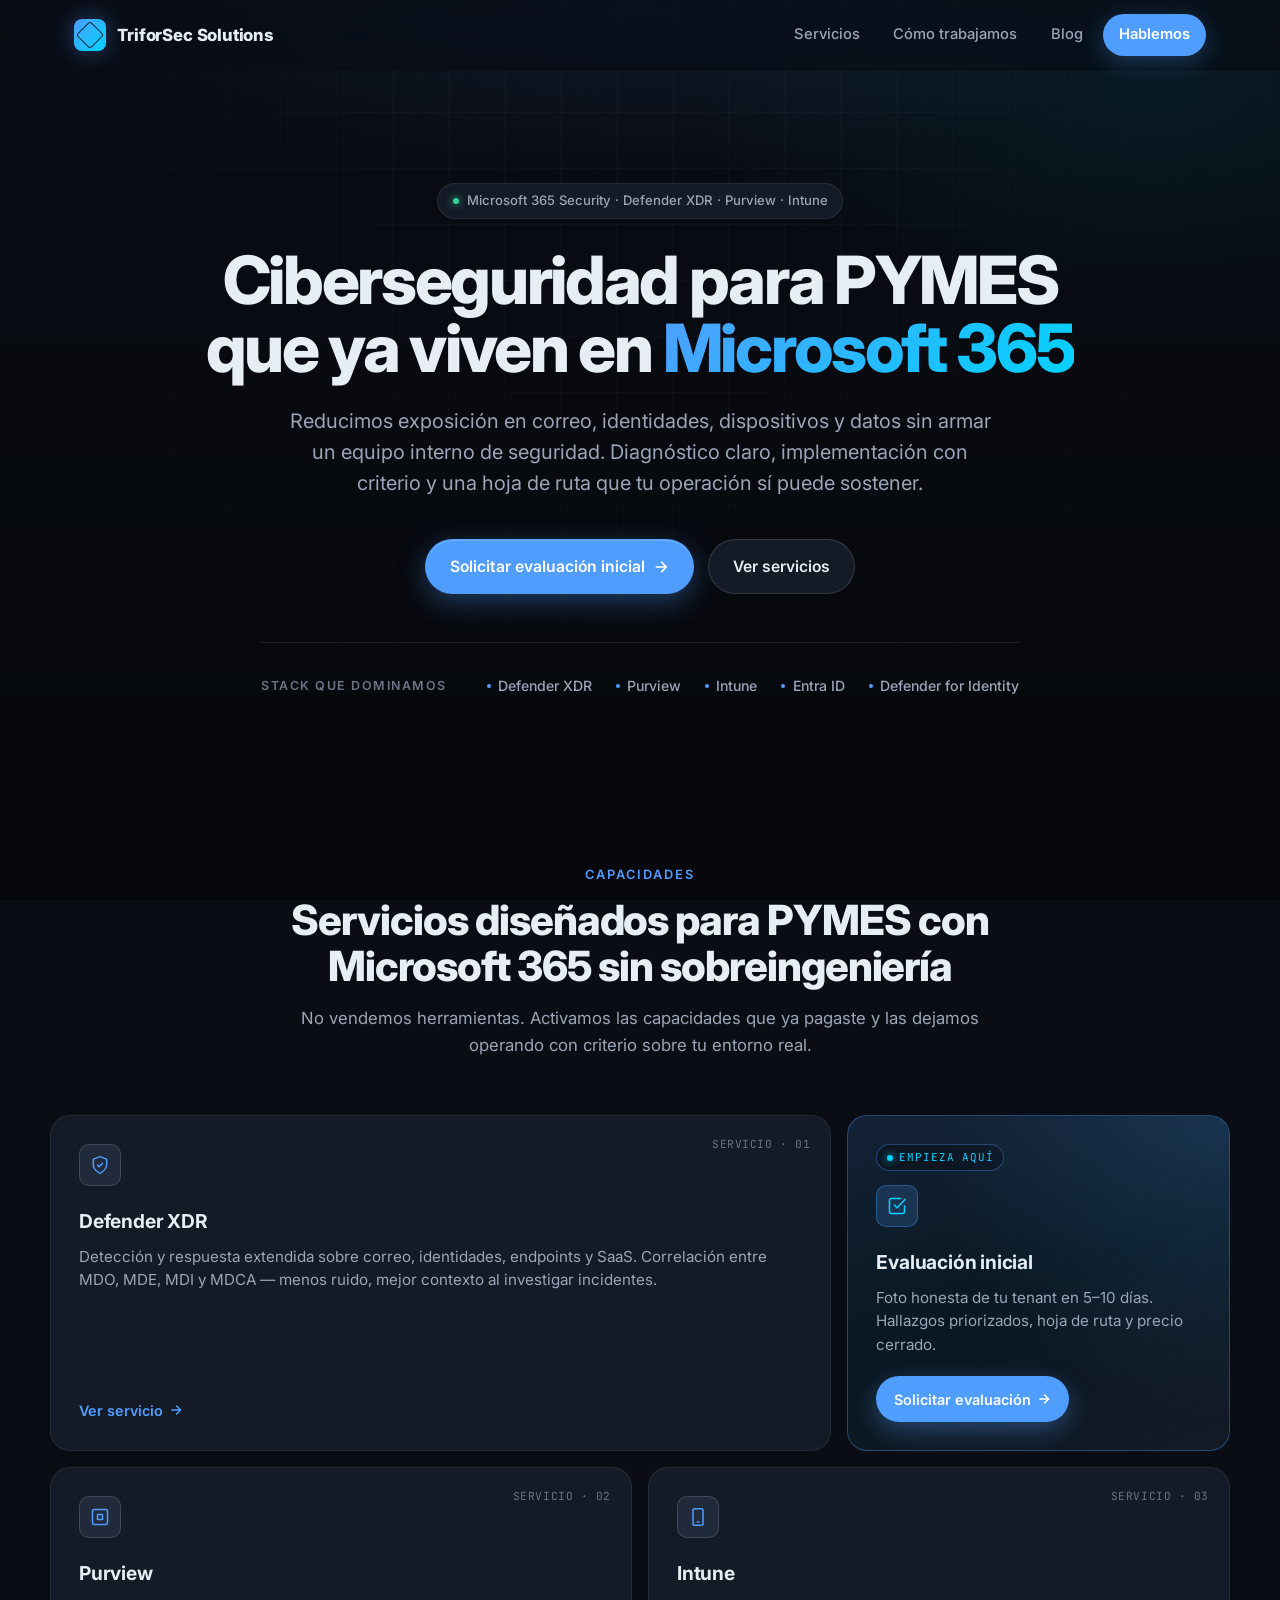
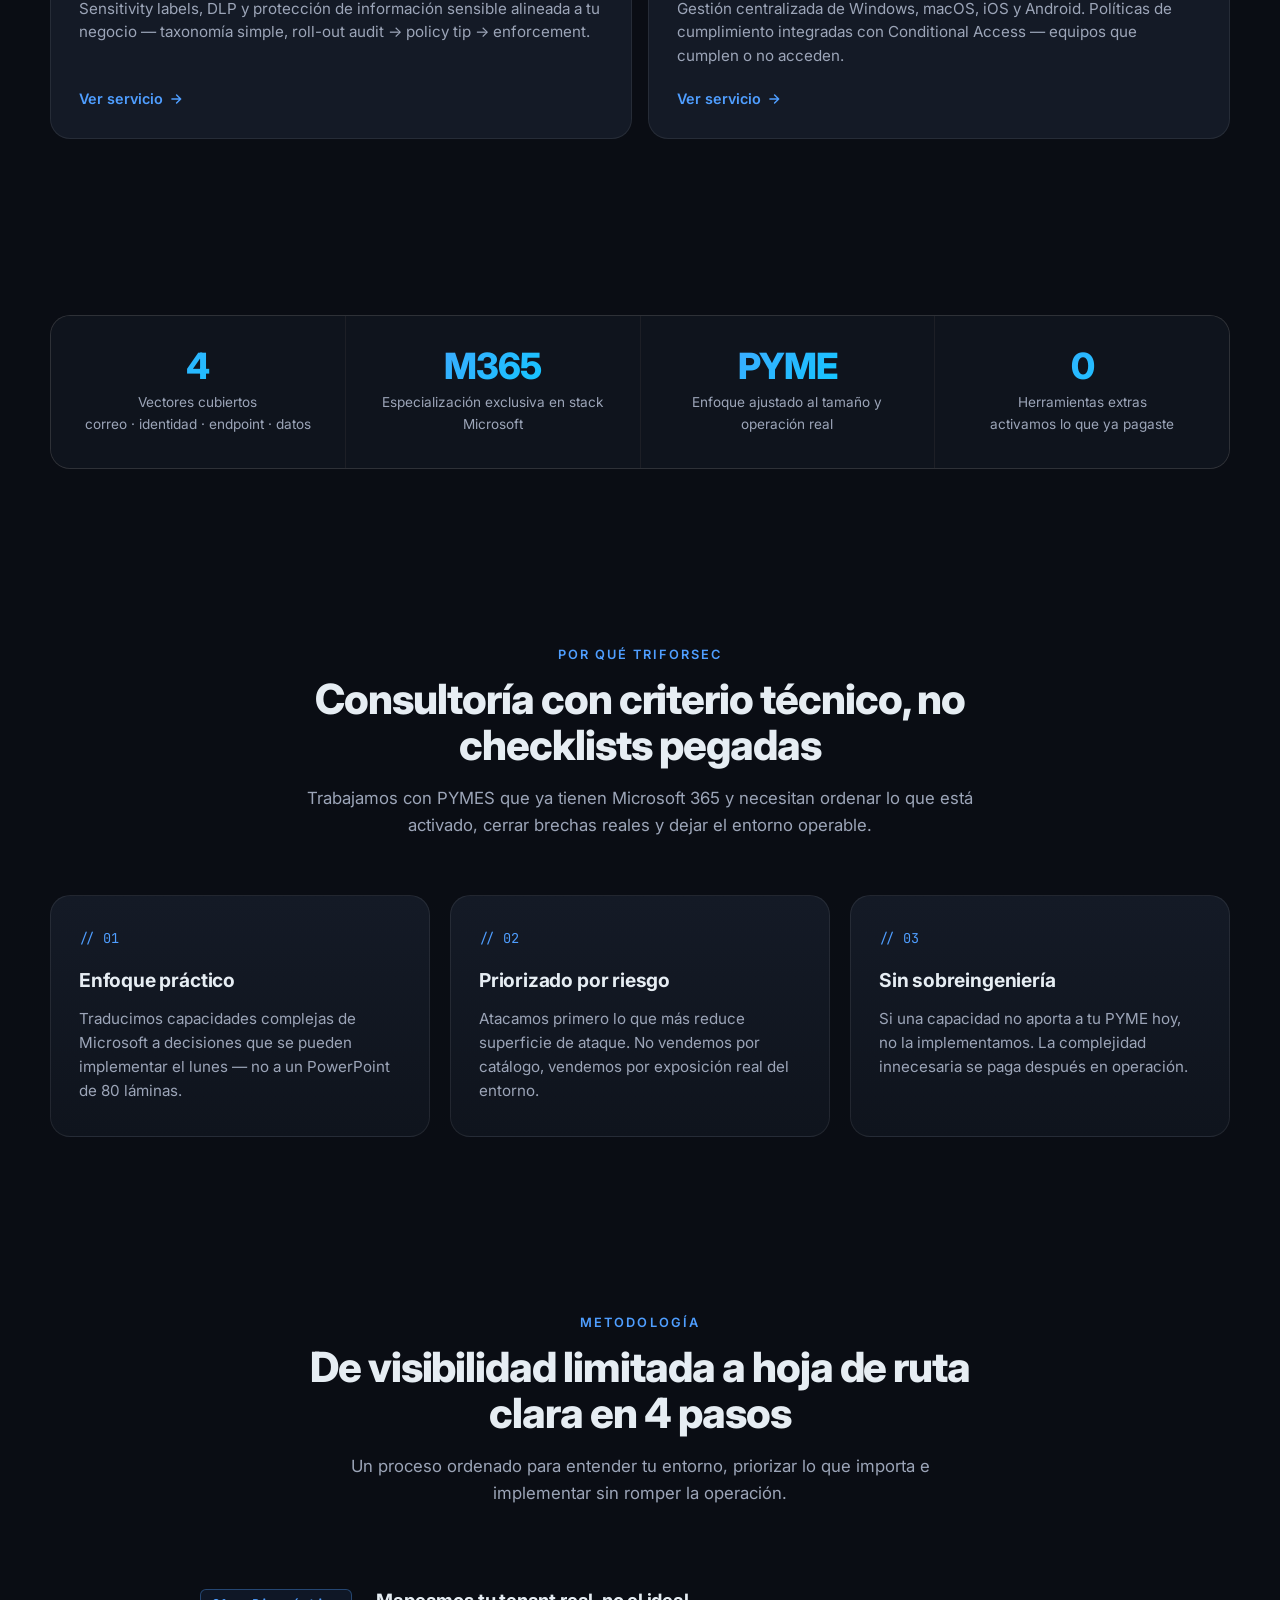
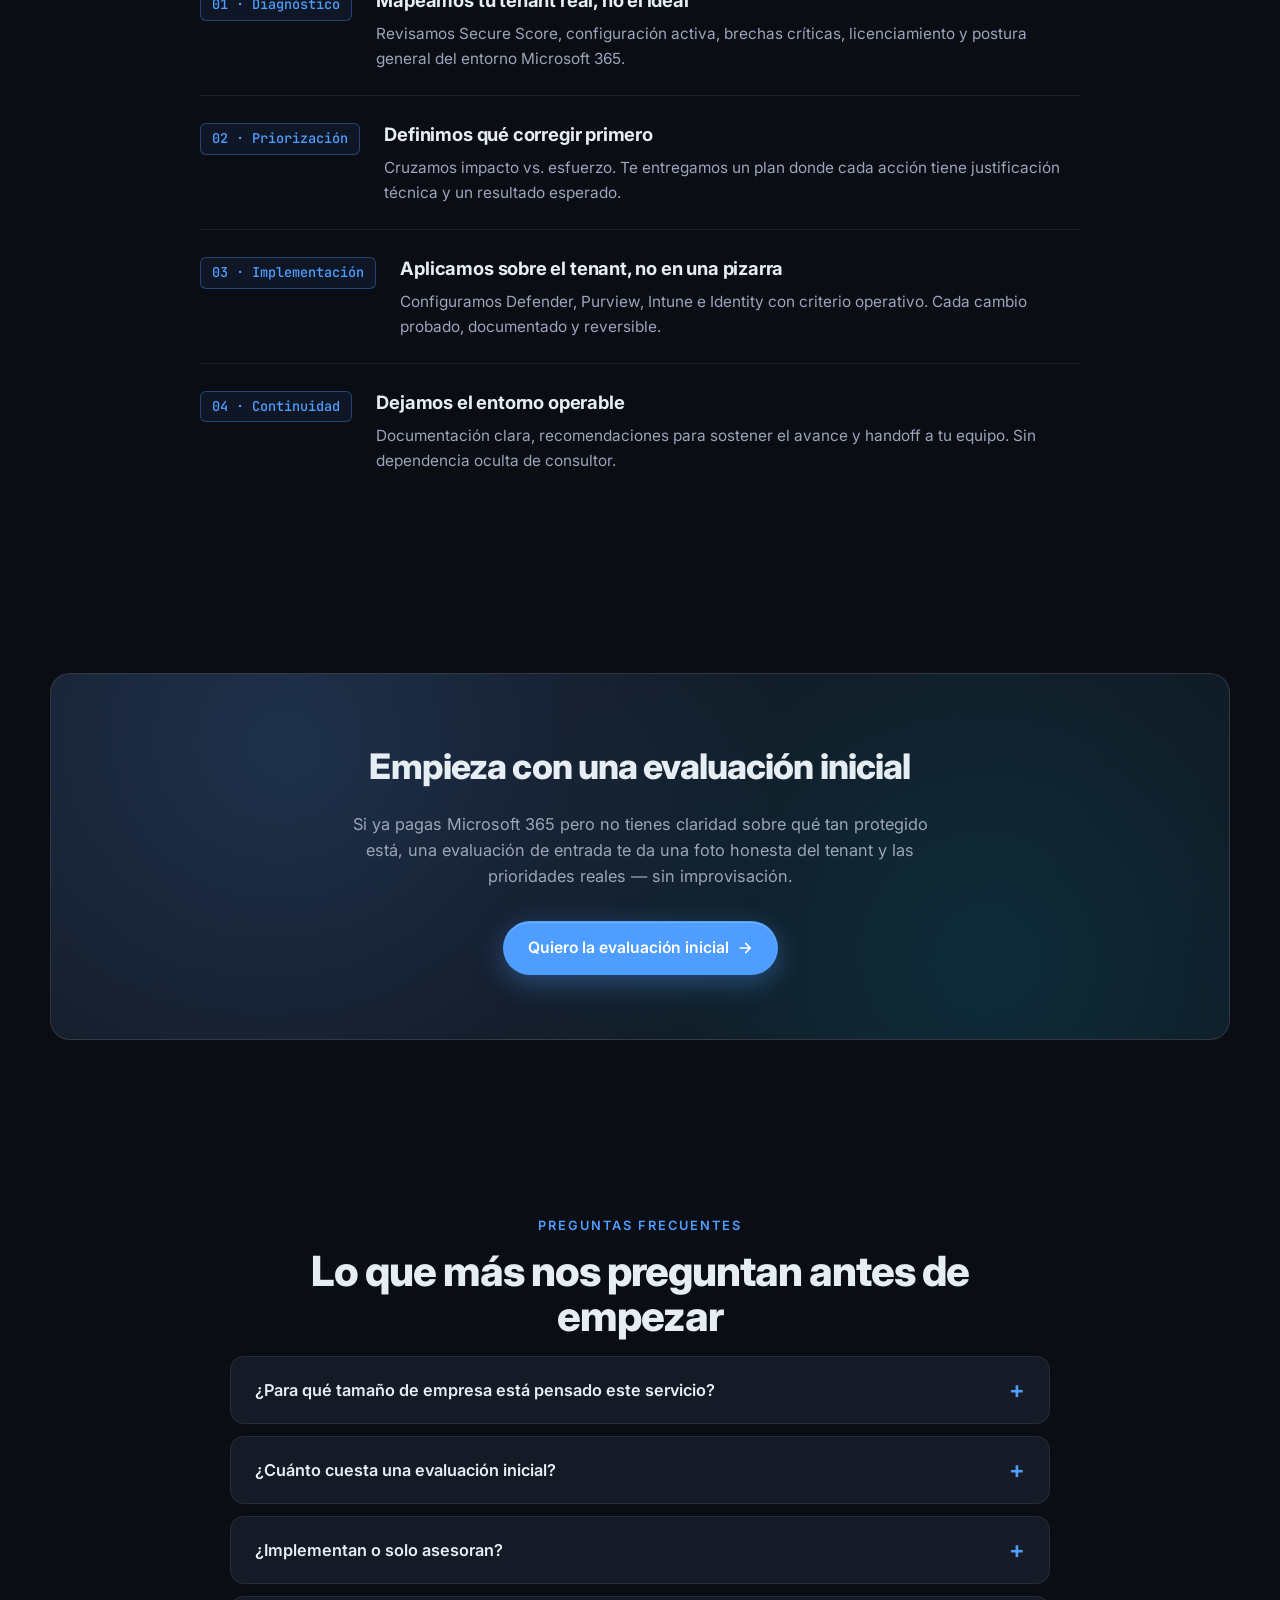
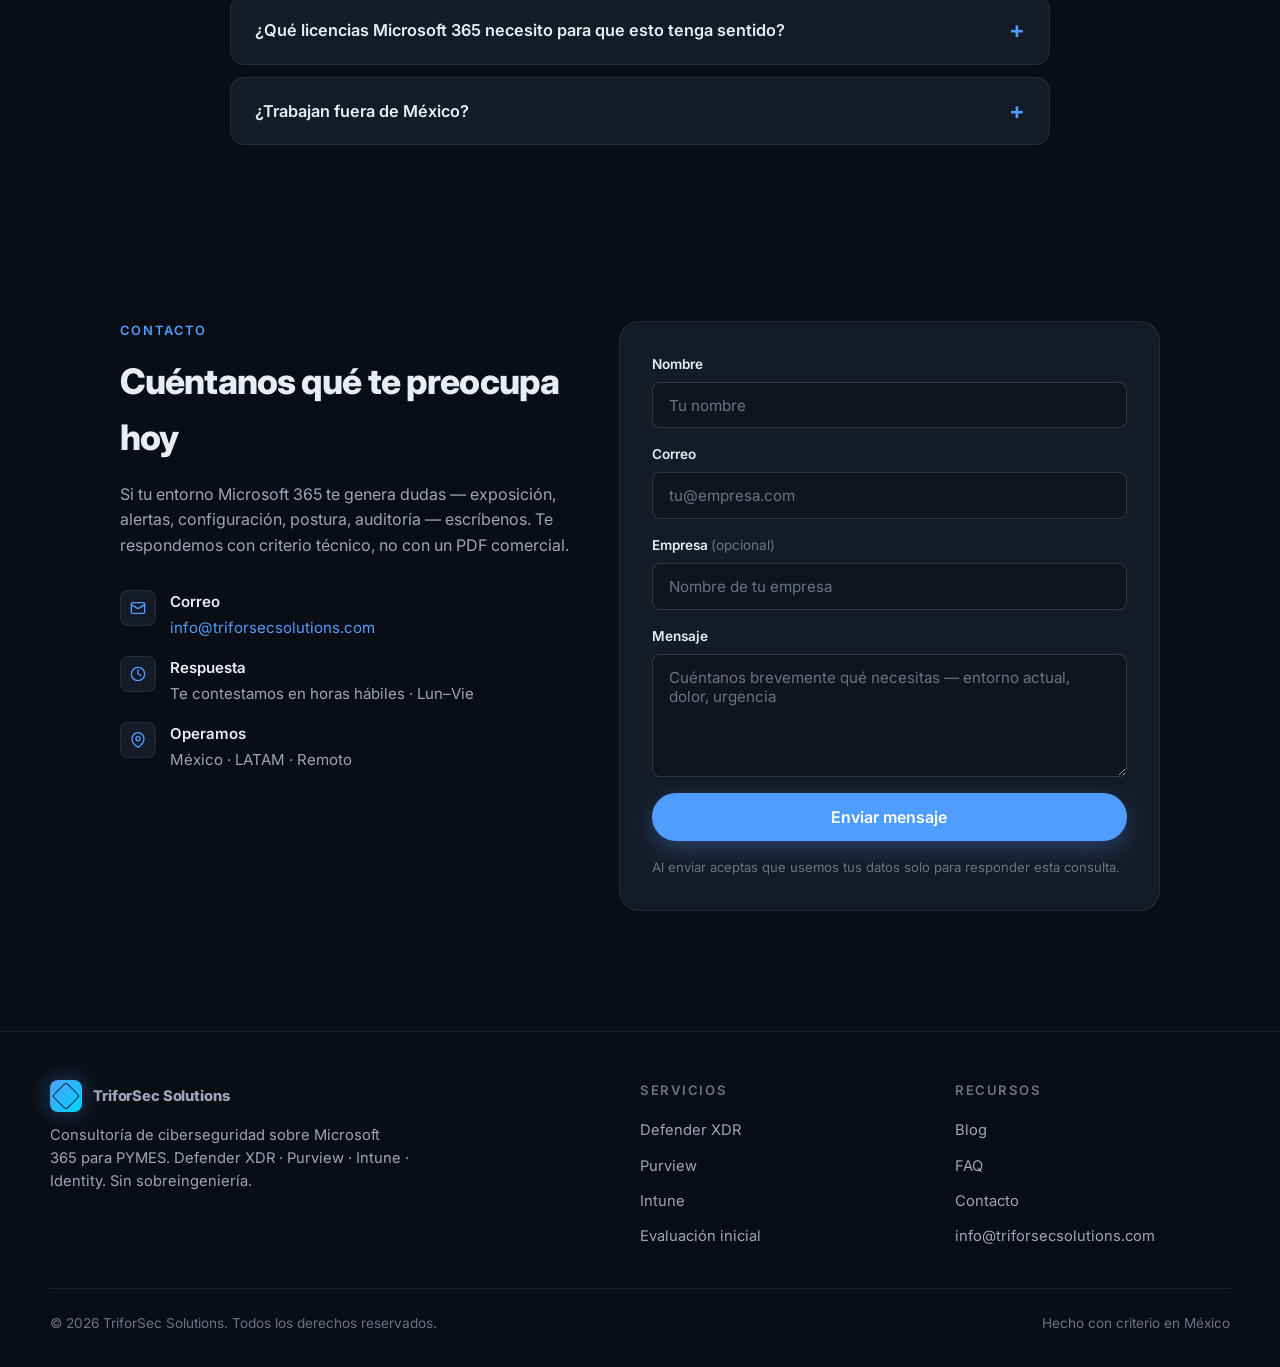
==== commit ed69e209: "Rebalance home bento + cache-bust CSS Bento de la home rediseñada — antes 6 cards desbalanceadas con" ====
--- a/index.html
+++ b/index.html
@@ -461,9 +461,68 @@
     .bento-large { grid-column: span 4; }
     .bento-medium { grid-column: span 3; }
     .bento-small { grid-column: span 2; }
+    .bento-feature {
+      grid-column: span 2;
+      background: linear-gradient(160deg, rgba(79, 158, 255, 0.15) 0%, rgba(0, 212, 255, 0.06) 50%, var(--surface) 100%);
+      border-color: var(--border-accent);
+    }
+    .bento-feature::before {
+      background: radial-gradient(circle at top right, rgba(79, 158, 255, 0.18), transparent 60%) !important;
+      opacity: 1 !important;
+    }
+    .bento-feature:hover {
+      border-color: var(--accent);
+      background: linear-gradient(160deg, rgba(79, 158, 255, 0.22) 0%, rgba(0, 212, 255, 0.1) 50%, var(--surface-2) 100%);
+    }
+    .bento-feature .bento-icon {
+      background: rgba(79, 158, 255, 0.18);
+      border-color: var(--border-accent);
+      color: var(--accent-bright);
+    }
+    .bento-feature .bento-tag { color: var(--accent); }
+    .bento-feature-pill {
+      display: inline-flex;
+      align-items: center;
+      gap: 0.4rem;
+      font-family: var(--ff-mono);
+      font-size: 0.68rem;
+      letter-spacing: 0.08em;
+      text-transform: uppercase;
+      color: var(--accent-bright);
+      padding: 0.25rem 0.6rem;
+      border: 1px solid var(--border-accent);
+      border-radius: 999px;
+      background: rgba(10, 13, 20, 0.5);
+      margin-bottom: 0.85rem;
+      align-self: flex-start;
+    }
+    .bento-feature-cta {
+      margin-top: auto;
+      display: inline-flex;
+      align-items: center;
+      justify-content: center;
+      gap: 0.4rem;
+      background: var(--accent);
+      color: #fff;
+      padding: 0.7rem 1.1rem;
+      border-radius: 999px;
+      font-weight: 600;
+      font-size: 0.9rem;
+      text-decoration: none;
+      box-shadow: 0 8px 24px rgba(79, 158, 255, 0.35);
+      transition: background var(--transition), transform var(--transition);
+      align-self: flex-start;
+    }
+    .bento-feature-cta:hover {
+      background: var(--accent-hover);
+      transform: translateY(-2px);
+      color: #fff;
+    }
+    .bento-feature-cta svg { width: 14px; height: 14px; transition: transform var(--transition); }
+    .bento-feature-cta:hover svg { transform: translateX(3px); }
     @media (max-width: 900px) {
       .bento { grid-template-columns: repeat(2, 1fr); }
-      .bento-large, .bento-medium, .bento-small { grid-column: span 2; }
+      .bento-large, .bento-medium, .bento-small, .bento-feature { grid-column: span 2; }
     }
     .bento-icon {
       width: 42px; height: 42px;
@@ -981,25 +1040,41 @@
       <div class="bento">
 
         <article class="bento-card bento-large reveal">
-          <span class="bento-tag">01</span>
+          <span class="bento-tag">SERVICIO · 01</span>
           <div class="bento-icon">
             <svg viewBox="0 0 24 24" fill="none" stroke="currentColor" stroke-width="1.8" stroke-linecap="round" stroke-linejoin="round"><path d="M12 22s8-4 8-10V5l-8-3-8 3v7c0 6 8 10 8 10z"/><path d="M9 12l2 2 4-4"/></svg>
           </div>
           <h3>Defender XDR</h3>
-          <p>Detección y respuesta extendida sobre correo, identidades y endpoints. Correlación real de señales, menos ruido, mejor contexto al investigar incidentes.</p>
+          <p>Detección y respuesta extendida sobre correo, identidades, endpoints y SaaS. Correlación entre MDO, MDE, MDI y MDCA — menos ruido, mejor contexto al investigar incidentes.</p>
           <a href="/defender-xdr-pymes.html" class="bento-link">
             Ver servicio
             <svg viewBox="0 0 24 24" fill="none" stroke="currentColor" stroke-width="2.5" stroke-linecap="round" stroke-linejoin="round"><path d="M5 12h14M13 5l7 7-7 7"/></svg>
           </a>
         </article>
 
+        <article class="bento-card bento-feature reveal">
+          <span class="bento-feature-pill">
+            <span class="service-pill-dot" aria-hidden="true" style="width:6px;height:6px;background:var(--accent-bright);border-radius:50%;box-shadow:0 0 8px var(--accent-bright);display:inline-block;"></span>
+            Empieza aquí
+          </span>
+          <div class="bento-icon">
+            <svg viewBox="0 0 24 24" fill="none" stroke="currentColor" stroke-width="1.8" stroke-linecap="round" stroke-linejoin="round"><path d="M9 11l3 3L22 4"/><path d="M21 12v7a2 2 0 0 1-2 2H5a2 2 0 0 1-2-2V5a2 2 0 0 1 2-2h11"/></svg>
+          </div>
+          <h3>Evaluación inicial</h3>
+          <p>Foto honesta de tu tenant en 5–10 días. Hallazgos priorizados, hoja de ruta y precio cerrado.</p>
+          <a href="/evaluacion-inicial-microsoft-365.html" class="bento-feature-cta">
+            Solicitar evaluación
+            <svg viewBox="0 0 24 24" fill="none" stroke="currentColor" stroke-width="2.5" stroke-linecap="round" stroke-linejoin="round"><path d="M5 12h14M13 5l7 7-7 7"/></svg>
+          </a>
+        </article>
+
         <article class="bento-card bento-medium reveal">
-          <span class="bento-tag">02</span>
+          <span class="bento-tag">SERVICIO · 02</span>
           <div class="bento-icon">
             <svg viewBox="0 0 24 24" fill="none" stroke="currentColor" stroke-width="1.8" stroke-linecap="round" stroke-linejoin="round"><rect x="3" y="3" width="18" height="18" rx="2"/><path d="M9 9h6v6H9z"/></svg>
           </div>
           <h3>Purview</h3>
-          <p>Sensitivity labels, DLP y protección de información sensible alineada a tu negocio — no a una plantilla genérica.</p>
+          <p>Sensitivity labels, DLP y protección de información sensible alineada a tu negocio — taxonomía simple, roll-out audit → policy tip → enforcement.</p>
           <a href="/purview-pymes.html" class="bento-link">
             Ver servicio
             <svg viewBox="0 0 24 24" fill="none" stroke="currentColor" stroke-width="2.5" stroke-linecap="round" stroke-linejoin="round"><path d="M5 12h14M13 5l7 7-7 7"/></svg>
@@ -1007,49 +1082,14 @@
         </article>
 
         <article class="bento-card bento-medium reveal">
-          <span class="bento-tag">03</span>
+          <span class="bento-tag">SERVICIO · 03</span>
           <div class="bento-icon">
             <svg viewBox="0 0 24 24" fill="none" stroke="currentColor" stroke-width="1.8" stroke-linecap="round" stroke-linejoin="round"><rect x="6" y="2" width="12" height="20" rx="2"/><path d="M11 18h2"/></svg>
           </div>
           <h3>Intune</h3>
-          <p>Gestión centralizada de dispositivos y políticas de cumplimiento. Endpoints que sí pueden conectarse — y los que no, fuera.</p>
+          <p>Gestión centralizada de Windows, macOS, iOS y Android. Políticas de cumplimiento integradas con Conditional Access — equipos que cumplen o no acceden.</p>
           <a href="/intune-pymes.html" class="bento-link">
             Ver servicio
-            <svg viewBox="0 0 24 24" fill="none" stroke="currentColor" stroke-width="2.5" stroke-linecap="round" stroke-linejoin="round"><path d="M5 12h14M13 5l7 7-7 7"/></svg>
-          </a>
-        </article>
-
-        <article class="bento-card bento-small reveal">
-          <span class="bento-tag">04</span>
-          <div class="bento-icon">
-            <svg viewBox="0 0 24 24" fill="none" stroke="currentColor" stroke-width="1.8" stroke-linecap="round" stroke-linejoin="round"><circle cx="12" cy="8" r="4"/><path d="M4 21c0-4.4 3.6-8 8-8s8 3.6 8 8"/></svg>
-          </div>
-          <h3>Defender for Identity</h3>
-          <p>Detección de comportamiento anómalo en AD híbrido y Entra ID.</p>
-        </article>
-
-        <article class="bento-card bento-small reveal">
-          <span class="bento-tag">05</span>
-          <div class="bento-icon">
-            <svg viewBox="0 0 24 24" fill="none" stroke="currentColor" stroke-width="1.8" stroke-linecap="round" stroke-linejoin="round"><path d="M9 11l3 3L22 4"/><path d="M21 12v7a2 2 0 0 1-2 2H5a2 2 0 0 1-2-2V5a2 2 0 0 1 2-2h11"/></svg>
-          </div>
-          <h3>Evaluación inicial</h3>
-          <p>Diagnóstico priorizado del tenant: brechas, prioridades, ruta realista.</p>
-          <a href="/evaluacion-inicial-microsoft-365.html" class="bento-link">
-            Empezar aquí
-            <svg viewBox="0 0 24 24" fill="none" stroke="currentColor" stroke-width="2.5" stroke-linecap="round" stroke-linejoin="round"><path d="M5 12h14M13 5l7 7-7 7"/></svg>
-          </a>
-        </article>
-
-        <article class="bento-card bento-small reveal">
-          <span class="bento-tag">06</span>
-          <div class="bento-icon">
-            <svg viewBox="0 0 24 24" fill="none" stroke="currentColor" stroke-width="1.8" stroke-linecap="round" stroke-linejoin="round"><path d="M4 19.5A2.5 2.5 0 0 1 6.5 17H20"/><path d="M6.5 2H20v20H6.5A2.5 2.5 0 0 1 4 19.5v-15A2.5 2.5 0 0 1 6.5 2z"/></svg>
-          </div>
-          <h3>Blog técnico</h3>
-          <p>Guías reales sobre seguridad Microsoft 365 — sin teoría inflada.</p>
-          <a href="/blog/" class="bento-link">
-            Leer blog
             <svg viewBox="0 0 24 24" fill="none" stroke="currentColor" stroke-width="2.5" stroke-linecap="round" stroke-linejoin="round"><path d="M5 12h14M13 5l7 7-7 7"/></svg>
           </a>
         </article>
